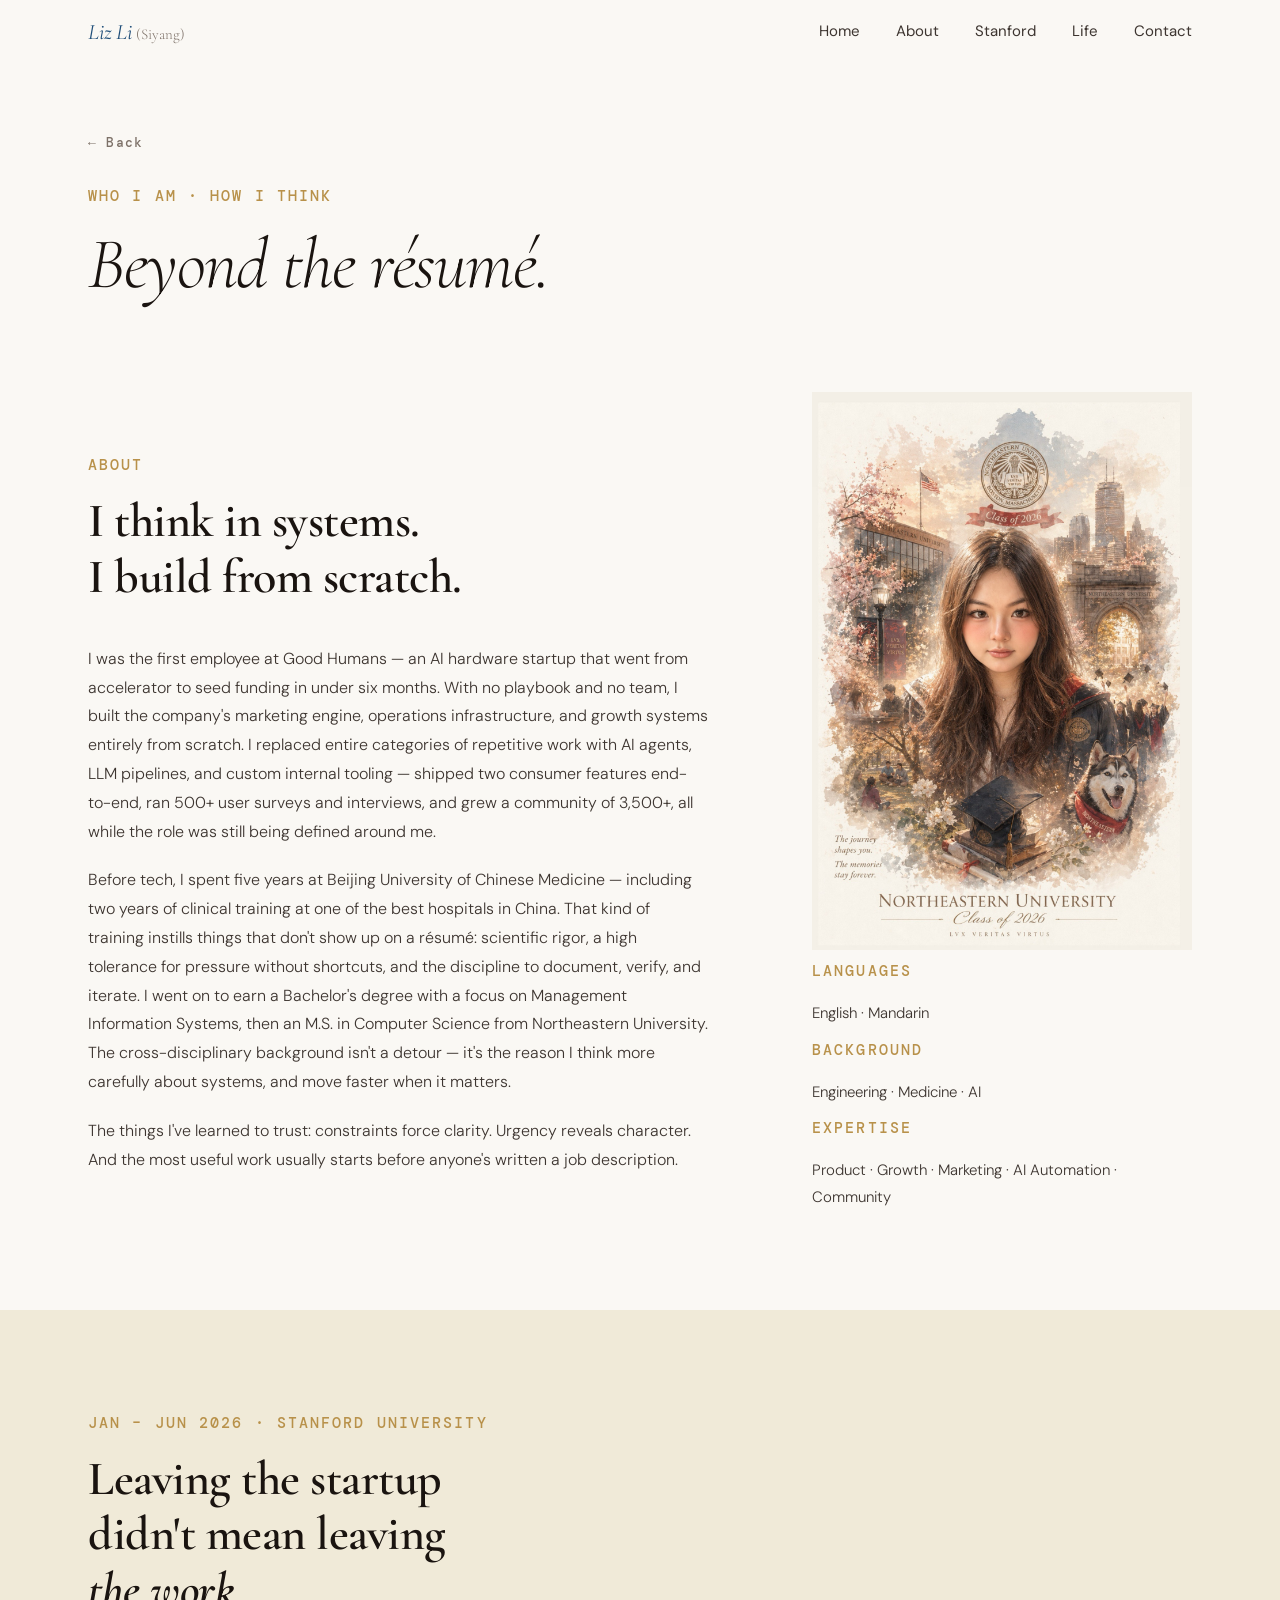
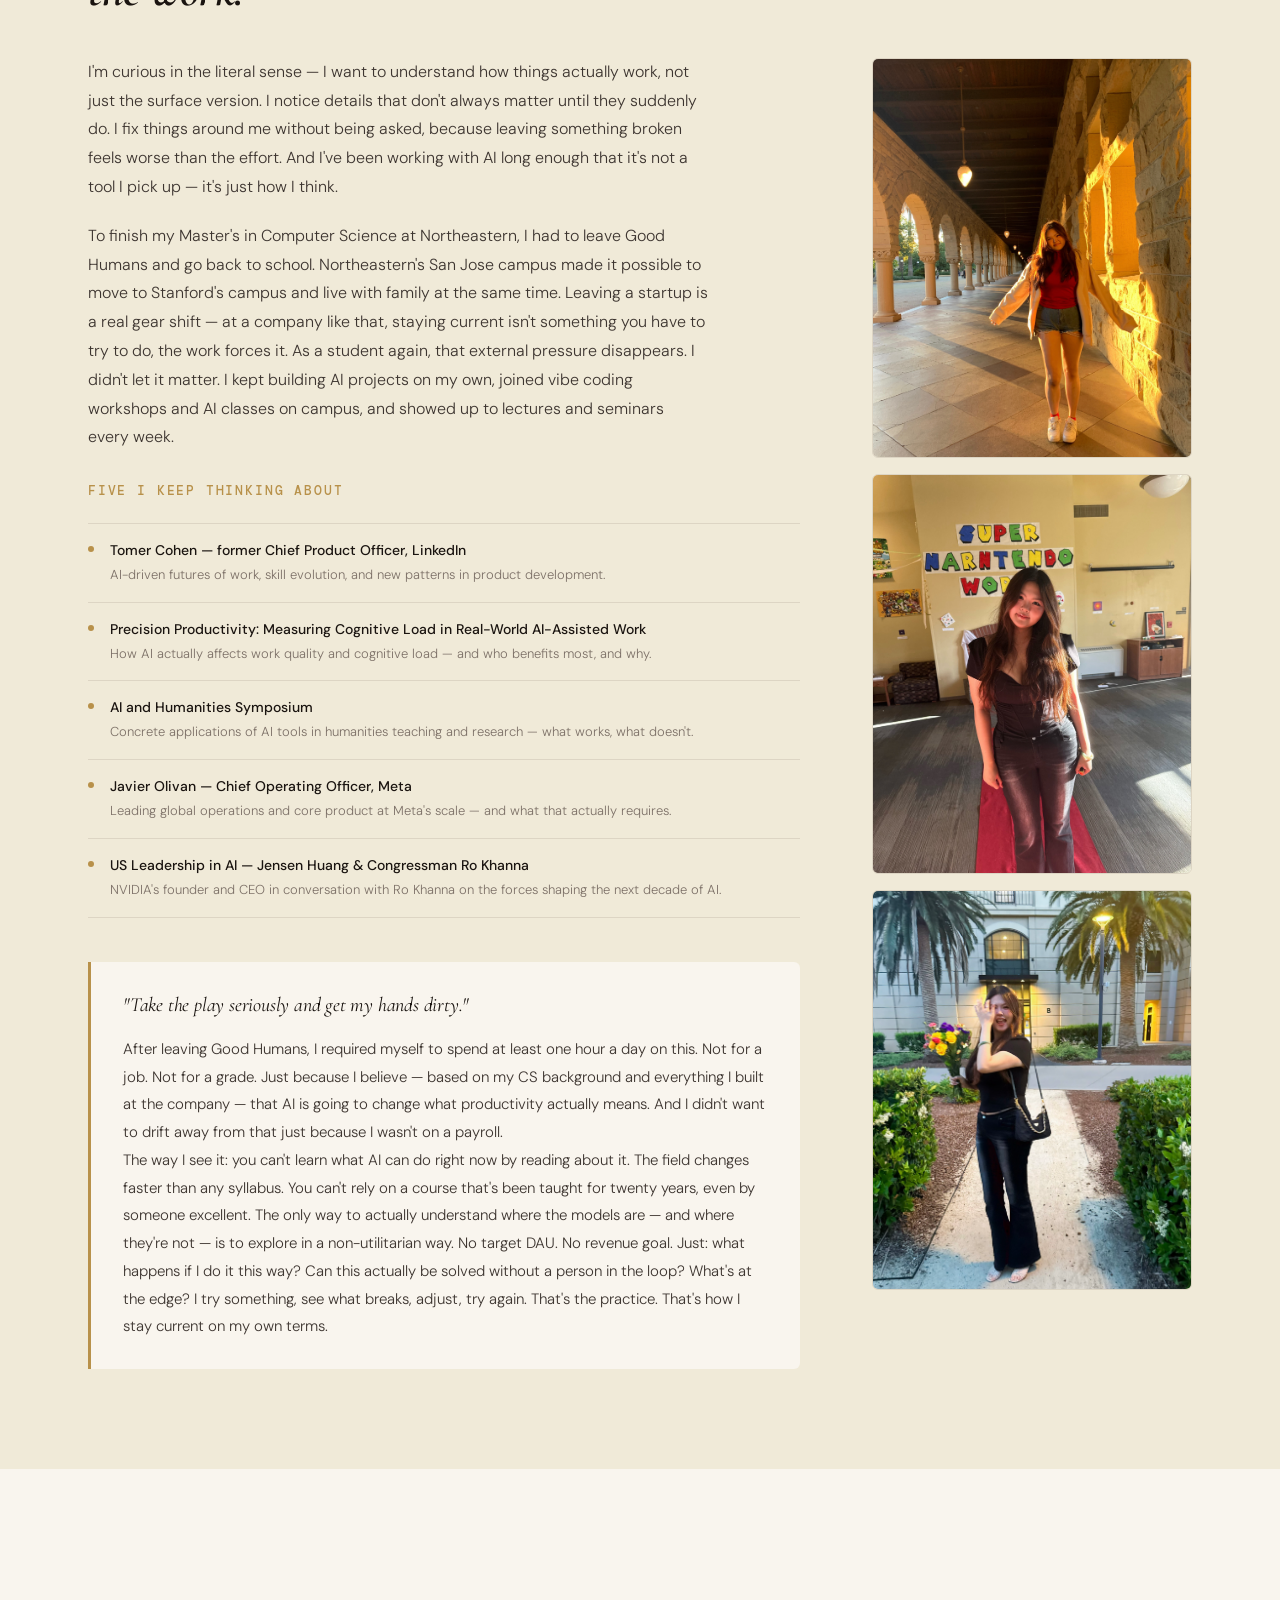
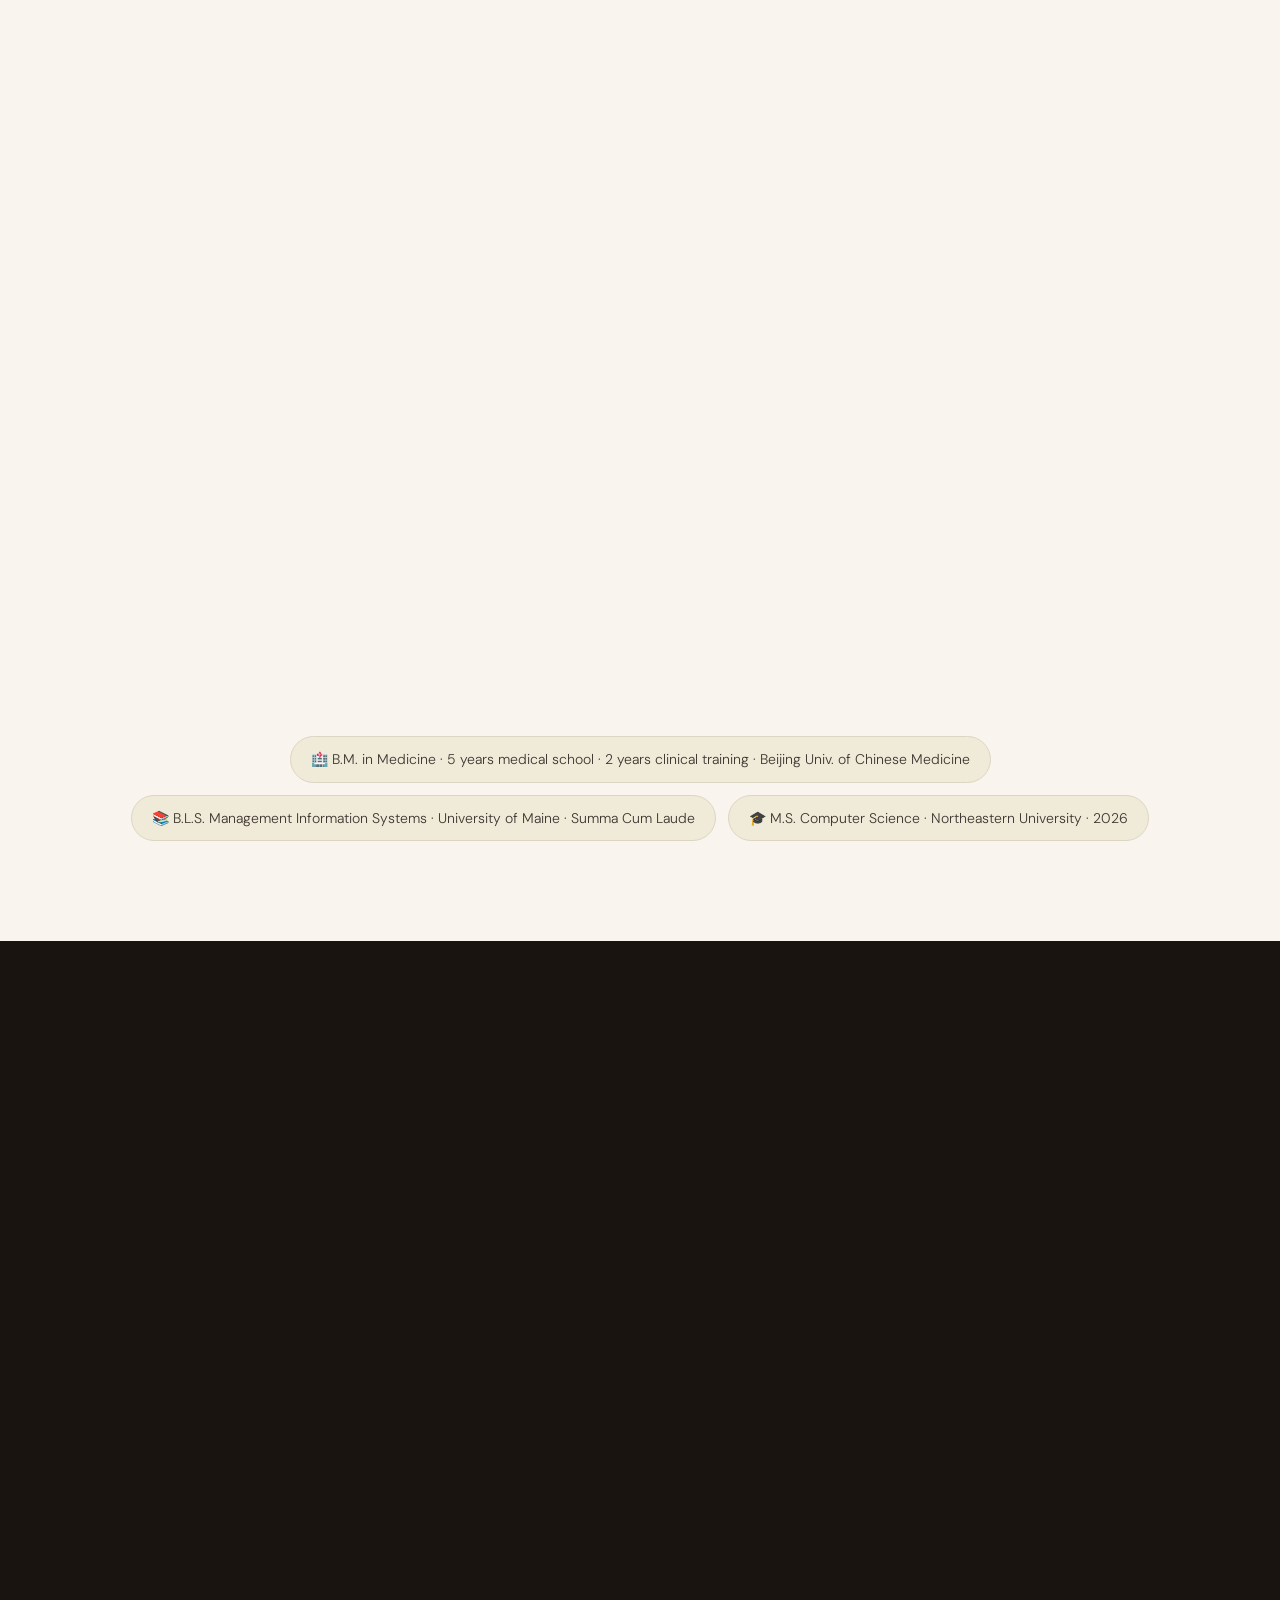
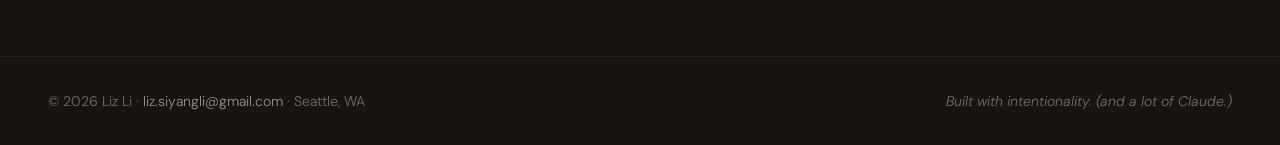
==== identity.html @ ab6c6103 "V1: two-door homepage + split into story.html and identity.html Homepage stripped to Hero + two visu" ====
<!DOCTYPE html>
<html lang="en">
<head>
  <meta charset="UTF-8">
  <meta name="viewport" content="width=device-width, initial-scale=1.0">
  <title>Who I Am · Liz Li</title>
  <link rel="preconnect" href="https://fonts.googleapis.com">
  <link rel="preconnect" href="https://fonts.gstatic.com" crossorigin>
  <link href="https://fonts.googleapis.com/css2?family=Cormorant+Garamond:ital,wght@0,300;0,400;0,600;0,700;1,300;1,400;1,600&family=DM+Sans:wght@300;400;500&family=DM+Mono:wght@400;500&display=swap" rel="stylesheet">
  <link rel="stylesheet" href="style.css">
</head>
<body>

  <!-- NAV -->
  <nav id="nav">
    <div class="nav-inner">
      <a href="index.html" class="nav-logo">Liz Li <span class="nav-logo-sub">(Siyang)</span></a>
      <div class="nav-links">
        <a href="index.html">Home</a>
        <a href="#about">About</a>
        <a href="#stanford">Stanford</a>
        <a href="#life">Life</a>
        <a href="#contact">Contact</a>
      </div>
      <button class="hamburger" id="hamburger" aria-label="Open menu">
        <span></span><span></span><span></span>
      </button>
    </div>
    <div class="mobile-menu" id="mobileMenu">
      <a href="index.html" class="mobile-link">Home</a>
      <a href="#about" class="mobile-link">About</a>
      <a href="#stanford" class="mobile-link">Stanford</a>
      <a href="#life" class="mobile-link">Life</a>
      <a href="#contact" class="mobile-link">Contact</a>
    </div>
  </nav>

  <!-- SUBPAGE HEADER -->
  <section class="subpage-header bg-about">
    <div class="section-inner subpage-header-inner">
      <a href="index.html" class="subpage-back">← Back</a>
      <p class="label">Who I Am · How I Think</p>
      <h1 class="subpage-title">Beyond the résumé.</h1>
    </div>
  </section>

  <!-- ABOUT -->
  <section id="about" class="bg-about">
    <div class="section-inner">
      <div class="about-grid">
        <div class="about-text">
          <p class="label reveal">About</p>
          <h2 class="section-title reveal">I think in systems.<br>I build from scratch.</h2>
          <p class="body-text reveal">
            I was the first employee at Good Humans — an AI hardware startup that went from
            accelerator to seed funding in under six months. With no playbook and no team,
            I built the company's marketing engine, operations infrastructure, and growth
            systems entirely from scratch. I replaced entire categories of repetitive work
            with AI agents, LLM pipelines, and custom internal tooling — shipped two
            consumer features end-to-end, ran 500+ user surveys and interviews, and grew a community
            of 3,500+, all while the role was still being defined around me.
          </p>
          <p class="body-text reveal">
            Before tech, I spent five years at Beijing University of Chinese Medicine —
            including two years of clinical training at one of the best hospitals in China.
            That kind of training instills things that don't show up on a résumé: scientific
            rigor, a high tolerance for pressure without shortcuts, and the discipline to
            document, verify, and iterate. I went on to earn a Bachelor's degree with a focus on
            Management Information Systems, then an M.S. in Computer Science from
            Northeastern University. The cross-disciplinary background isn't a detour —
            it's the reason I think more carefully about systems, and move faster when it
            matters.
          </p>
          <p class="body-text reveal">
            The things I've learned to trust: constraints force clarity. Urgency reveals
            character. And the most useful work usually starts before anyone's written a
            job description.
          </p>
        </div>
        <div class="about-photo-col">
          <img src="assets/images/BDCDB87C-CF62-4EA3-851F-842F9DF94971.JPG" alt="Liz Li graduation portrait" class="about-img reveal">
          <div class="about-details reveal">
            <div class="about-detail-block">
              <span class="label">Languages</span>
              <p>English · Mandarin</p>
            </div>
            <div class="about-detail-block">
              <span class="label">Background</span>
              <p>Engineering · Medicine · AI</p>
            </div>
            <div class="about-detail-block">
              <span class="label">Expertise</span>
              <p>Product · Growth · Marketing · AI Automation · Community</p>
            </div>
          </div>
        </div>
      </div>
    </div>
  </section>

  <!-- STANFORD CHAPTER -->
  <section id="stanford" class="bg-cream-dark">
    <div class="section-inner">
      <p class="label reveal">Jan – Jun 2026 · Stanford University</p>
      <h2 class="section-title reveal">Leaving the startup<br>didn't mean leaving<br><em>the work.</em></h2>

      <div class="stanford-grid">
        <div class="stanford-text">
          <p class="body-text reveal">
            I'm curious in the literal sense — I want to understand how things actually work, not just the surface version. I notice details that don't always matter until they suddenly do. I fix things around me without being asked, because leaving something broken feels worse than the effort. And I've been working with AI long enough that it's not a tool I pick up — it's just how I think.
          </p>
          <p class="body-text reveal">
            To finish my Master's in Computer Science at Northeastern, I had to leave Good Humans and go back to school. Northeastern's San Jose campus made it possible to move to Stanford's campus and live with family at the same time. Leaving a startup is a real gear shift — at a company like that, staying current isn't something you have to try to do, the work forces it. As a student again, that external pressure disappears. I didn't let it matter. I kept building AI projects on my own, joined vibe coding workshops and AI classes on campus, and showed up to lectures and seminars every week.
          </p>

          <div class="lecture-list reveal">
            <p class="lecture-list-label">Five I keep thinking about</p>

            <div class="lecture-item">
              <span class="lecture-dot"></span>
              <div>
                <p class="lecture-title">Tomer Cohen — former Chief Product Officer, LinkedIn</p>
                <p class="lecture-desc">AI-driven futures of work, skill evolution, and new patterns in product development.</p>
              </div>
            </div>

            <div class="lecture-item">
              <span class="lecture-dot"></span>
              <div>
                <p class="lecture-title">Precision Productivity: Measuring Cognitive Load in Real-World AI-Assisted Work</p>
                <p class="lecture-desc">How AI actually affects work quality and cognitive load — and who benefits most, and why.</p>
              </div>
            </div>

            <div class="lecture-item">
              <span class="lecture-dot"></span>
              <div>
                <p class="lecture-title">AI and Humanities Symposium</p>
                <p class="lecture-desc">Concrete applications of AI tools in humanities teaching and research — what works, what doesn't.</p>
              </div>
            </div>

            <div class="lecture-item">
              <span class="lecture-dot"></span>
              <div>
                <p class="lecture-title">Javier Olivan — Chief Operating Officer, Meta</p>
                <p class="lecture-desc">Leading global operations and core product at Meta's scale — and what that actually requires.</p>
              </div>
            </div>

            <div class="lecture-item">
              <span class="lecture-dot"></span>
              <div>
                <p class="lecture-title">US Leadership in AI — Jensen Huang &amp; Congressman Ro Khanna</p>
                <p class="lecture-desc">NVIDIA's founder and CEO in conversation with Ro Khanna on the forces shaping the next decade of AI.</p>
              </div>
            </div>
          </div>

          <div class="philosophy-block reveal">
            <p class="philosophy-quote">
              "Take the play seriously and get my hands dirty."
            </p>
            <p class="philosophy-body">
              After leaving Good Humans, I required myself to spend at least one hour a day on this. Not for a job. Not for a grade. Just because I believe — based on my CS background and everything I built at the company — that AI is going to change what productivity actually means. And I didn't want to drift away from that just because I wasn't on a payroll.
            </p>
            <p class="philosophy-body">
              The way I see it: you can't learn what AI can do right now by reading about it. The field changes faster than any syllabus. You can't rely on a course that's been taught for twenty years, even by someone excellent. The only way to actually understand where the models are — and where they're not — is to explore in a non-utilitarian way. No target DAU. No revenue goal. Just: what happens if I do it this way? Can this actually be solved without a person in the loop? What's at the edge? I try something, see what breaks, adjust, try again. That's the practice. That's how I stay current on my own terms.
            </p>
          </div>
        </div>

        <div class="stanford-photos">
          <div class="stanford-photo-stack reveal">
            <div class="stanford-photo-frame">
              <img src="assets/images/stf.JPG" alt="Liz at Stanford" class="stanford-photo-img">
            </div>
            <div class="stanford-photo-frame">
              <img src="assets/images/stf pic.jpeg" alt="Liz at Stanford campus" class="stanford-photo-img">
            </div>
            <div class="stanford-photo-frame">
              <img src="assets/images/stf pic2.jpeg" alt="Liz at Stanford campus" class="stanford-photo-img">
            </div>
          </div>
        </div>
      </div>
    </div>
  </section>

  <!-- LIFE / GALLERY -->
  <section id="life" class="bg-cream">
    <div class="section-inner">
      <p class="label reveal">Beyond the resume</p>
      <h2 class="section-title reveal">A few things<br>that aren't on my CV.</h2>
      <div class="gallery-masonry">
        <div class="gallery-item reveal">
          <img src="assets/images/stanford3.jpeg" alt="Liz at Stanford campus" class="gallery-img">
          <p class="gallery-caption">Stanford campus, 2026.</p>
        </div>
        <div class="gallery-item reveal">
          <img src="assets/images/IMG_7772.jpeg" alt="Liz with Black Bean the poodle at the park" class="gallery-img">
          <p class="gallery-caption">I like dogs, and this is Black Bean.</p>
        </div>
        <div class="gallery-item reveal">
          <img src="assets/images/IMG_0819.JPG" alt="Colleague's Doberman" class="gallery-img">
          <p class="gallery-caption">My colleague's Doberman. Immediately became a fan.</p>
        </div>
      </div>
      <div class="fun-facts">
        <span class="fun-pill">🏥 B.M. in Medicine · 5 years medical school · 2 years clinical training · Beijing Univ. of Chinese Medicine</span>
        <span class="fun-pill">📚 B.L.S. Management Information Systems · University of Maine · Summa Cum Laude</span>
        <span class="fun-pill">🎓 M.S. Computer Science · Northeastern University · 2026</span>
      </div>
    </div>
  </section>

  <!-- CONTACT -->
  <section id="contact" class="bg-ink">
    <div class="section-inner">
      <p class="label label-gold reveal">Let's talk</p>
      <h2 class="contact-headline reveal">Open to the right<br><em>opportunity.</em></h2>
      <p class="contact-sub reveal">
        PM · Growth · AI Engineering · Product Ops · Implementation<br>
        Full-time from May 2026 · Seattle, WA or Remote · No sponsorship required
      </p>
      <div class="contact-cards contact-cards-four">
        <a href="mailto:liz.siyangli@gmail.com" class="contact-card reveal" style="--card-delay:0ms">
          <span class="contact-icon">✉</span>
          <span class="contact-card-label">Email</span>
          <span class="contact-value">liz.siyangli@gmail.com</span>
        </a>
        <a href="tel:6505319288" class="contact-card reveal" style="--card-delay:60ms">
          <span class="contact-icon">📞</span>
          <span class="contact-card-label">Phone</span>
          <span class="contact-value">(650) 531-9288</span>
        </a>
        <a href="https://www.linkedin.com/in/siyang-l-532a622a1/" target="_blank" rel="noopener noreferrer" class="contact-card reveal" style="--card-delay:120ms">
          <span class="contact-icon">in</span>
          <span class="contact-card-label">LinkedIn</span>
          <span class="contact-value">Siyang Li</span>
        </a>
        <a href="https://github.com/liz-siyangli" target="_blank" rel="noopener noreferrer" class="contact-card reveal" style="--card-delay:180ms">
          <span class="contact-icon">⌥</span>
          <span class="contact-card-label">GitHub</span>
          <span class="contact-value">liz-siyangli</span>
        </a>
      </div>
    </div>
  </section>

  <!-- FOOTER -->
  <footer>
    <div class="footer-inner">
      <p>© 2026 Liz Li · <a href="mailto:liz.siyangli@gmail.com">liz.siyangli@gmail.com</a> · Seattle, WA</p>
      <p class="footer-sub">Built with intentionality. (and a lot of Claude.)</p>
    </div>
  </footer>

  <script src="script.js"></script>
</body>
</html>
---- style.css ----
/* ============================================================
   DESIGN TOKENS
   ============================================================ */
:root {
  --cream:       #F9F5EE;
  --cream-dark:  #F0EAD8;
  --navy:        #1F4E79;
  --navy-mid:    #2A6099;
  --navy-pale:   #D6E8F7;
  --ink:         #1A1410;
  --body:        #3D3530;
  --muted:       #7D7168;
  --border:      #DDD5C4;
  --gold:        #B8914A;
  --gold-light:  #E8D5A3;
  --rose:        #C4727A;
  --white:       #FFFFFF;

  --font-display: 'Cormorant Garamond', serif;
  --font-body:    'DM Sans', sans-serif;
  --font-mono:    'DM Mono', monospace;

  --nav-h: 64px;
  --section-pad: 100px;
  --inner-max: 1200px;
}

/* ============================================================
   RESET & BASE
   ============================================================ */
*, *::before, *::after { box-sizing: border-box; margin: 0; padding: 0; }

html { scroll-behavior: smooth; }

body {
  font-family: var(--font-body);
  font-weight: 300;
  font-size: 16px;
  line-height: 1.75;
  color: var(--body);
  background: var(--cream);
  -webkit-font-smoothing: antialiased;
}

img { display: block; max-width: 100%; }
a { text-decoration: none; color: inherit; }
strong { font-weight: 500; }

/* ============================================================
   TYPOGRAPHY HELPERS
   ============================================================ */
.label {
  font-family: var(--font-mono);
  font-size: 15px;
  font-weight: 500;
  letter-spacing: 0.14em;
  text-transform: uppercase;
  color: var(--gold);
  display: block;
  margin-bottom: 16px;
}
.label-gold { color: var(--gold); }

.section-title {
  font-family: var(--font-display);
  font-weight: 600;
  font-size: clamp(32px, 4vw, 48px);
  color: var(--ink);
  line-height: 1.15;
  letter-spacing: -0.01em;
  margin-bottom: 40px;
}
.section-title-cream { color: var(--cream); }

.body-text {
  color: var(--body);
  font-weight: 300;
  line-height: 1.8;
  margin-bottom: 20px;
  max-width: 620px;
}

/* ============================================================
   LAYOUT HELPERS
   ============================================================ */
.section-inner {
  max-width: var(--inner-max);
  margin: 0 auto;
  padding: var(--section-pad) 48px;
}
.section-narrow { max-width: 760px; }

.bg-cream      { background: var(--cream); }
.bg-cream-dark { background: var(--cream-dark); }
.bg-about      { background: #FAF8F4; }
.bg-navy       { background: var(--navy); }
.bg-ink        { background: var(--ink); }

/* ============================================================
   NAVIGATION
   ============================================================ */
#nav {
  position: fixed;
  top: 0; left: 0; right: 0;
  z-index: 100;
  transition: background 0.3s, border-color 0.3s, box-shadow 0.3s;
  border-bottom: 1px solid transparent;
}
#nav.scrolled {
  background: var(--cream);
  border-color: var(--border);
  box-shadow: 0 2px 20px rgba(26,20,16,0.06);
}

.nav-inner {
  max-width: var(--inner-max);
  margin: 0 auto;
  padding: 0 48px;
  height: var(--nav-h);
  display: flex;
  align-items: center;
  justify-content: space-between;
}

.nav-logo {
  font-family: var(--font-display);
  font-style: italic;
  font-weight: 400;
  font-size: 22px;
  color: var(--navy);
  letter-spacing: -0.01em;
}
.nav-logo-sub {
  font-size: 15px;
  font-style: normal;
  font-weight: 300;
  color: var(--muted);
  letter-spacing: 0;
}

.nav-links {
  display: flex;
  gap: 36px;
}
.nav-links a {
  font-family: var(--font-body);
  font-size: 15px;
  font-weight: 400;
  color: var(--body);
  position: relative;
  padding-bottom: 2px;
}
.nav-links a::after {
  content: '';
  position: absolute;
  bottom: 0; left: 0;
  width: 0; height: 1px;
  background: var(--gold);
  transition: width 0.25s ease;
}
.nav-links a:hover::after { width: 100%; }

.hamburger {
  display: none;
  flex-direction: column;
  gap: 5px;
  background: none;
  border: none;
  cursor: pointer;
  padding: 4px;
}
.hamburger span {
  display: block;
  width: 24px;
  height: 1.5px;
  background: var(--ink);
  transition: transform 0.25s, opacity 0.25s;
}
.hamburger.open span:nth-child(1) { transform: translateY(6.5px) rotate(45deg); }
.hamburger.open span:nth-child(2) { opacity: 0; }
.hamburger.open span:nth-child(3) { transform: translateY(-6.5px) rotate(-45deg); }

.mobile-menu {
  display: none;
  flex-direction: column;
  background: var(--cream);
  border-top: 1px solid var(--border);
  padding: 0;
  max-height: 0;
  overflow: hidden;
  transition: max-height 0.35s ease, padding 0.25s;
}
.mobile-menu.open {
  max-height: 400px;
  padding: 12px 0 20px;
}
.mobile-link {
  padding: 12px 48px;
  font-size: 15px;
  color: var(--body);
  border-bottom: 1px solid var(--border);
}
.mobile-link:last-child { border-bottom: none; }

/* ============================================================
   HERO
   ============================================================ */
#hero {
  min-height: 100vh;
  background: var(--cream);
  display: flex;
  align-items: center;
  padding-top: var(--nav-h);
}

.hero-inner {
  max-width: var(--inner-max);
  margin: 0 auto;
  padding: 80px 48px;
  display: grid;
  grid-template-columns: 1fr 420px;
  gap: 80px;
  align-items: center;
  width: 100%;
}

/* Hero load animations */
.hero-anim {
  opacity: 0;
  transform: translateY(20px);
  animation: heroFadeUp 0.7s cubic-bezier(0.25, 0.46, 0.45, 0.94) forwards;
  animation-delay: var(--d, 0s);
}
@keyframes heroFadeUp {
  to { opacity: 1; transform: translateY(0); }
}

.hero-headline {
  font-family: var(--font-display);
  font-weight: 300;
  font-size: clamp(48px, 7vw, 88px);
  line-height: 1.05;
  letter-spacing: -0.02em;
  color: var(--ink);
  margin: 20px 0 28px;
}
.hero-line { display: block; }
.hero-italic { font-style: italic; color: var(--navy); }

.hero-sub {
  font-size: 17px;
  font-weight: 300;
  color: var(--muted);
  line-height: 1.75;
  max-width: 460px;
  margin-bottom: 28px;
}

.availability-badge {
  display: inline-flex;
  align-items: center;
  gap: 8px;
  font-family: var(--font-mono);
  font-size: 13px;
  letter-spacing: 0.08em;
  color: var(--body);
  background: var(--cream-dark);
  border: 1px solid var(--border);
  border-radius: 100px;
  padding: 8px 16px;
  margin-bottom: 32px;
}
.badge-dot {
  width: 7px; height: 7px;
  border-radius: 50%;
  background: #4CAF50;
  flex-shrink: 0;
}

.hero-ctas { display: flex; gap: 14px; flex-wrap: wrap; }

.btn-primary {
  display: inline-block;
  padding: 13px 28px;
  background: var(--navy);
  color: var(--white);
  font-family: var(--font-body);
  font-size: 15px;
  font-weight: 400;
  border-radius: 4px;
  transition: background 0.22s;
}
.btn-primary:hover { background: var(--navy-mid); }

.btn-outline {
  display: inline-block;
  padding: 13px 28px;
  border: 1px solid var(--navy);
  color: var(--navy);
  font-family: var(--font-body);
  font-size: 15px;
  font-weight: 400;
  border-radius: 4px;
  transition: background 0.22s, color 0.22s;
}
.btn-outline:hover { background: var(--navy); color: var(--white); }

/* Hero photo */
.hero-photo-col { position: relative; }

.hero-photo-frame {
  position: relative;
  border-radius: 8px;
  overflow: visible;
}
.hero-img {
  width: 100%;
  aspect-ratio: 3/4;
  object-fit: cover;
  object-position: center top;
  border-radius: 8px;
  border: 1px solid var(--border);
  display: block;
}

/* Stat card */
.stat-card {
  position: absolute;
  bottom: -24px;
  left: -32px;
  background: var(--cream);
  border: 1px solid var(--border);
  border-radius: 8px;
  padding: 20px 24px;
  box-shadow: 0 8px 32px rgba(26,20,16,0.12);
  min-width: 220px;
}
.stat-grid {
  display: grid;
  grid-template-columns: 1fr 1fr;
  gap: 14px 20px;
}
.stat-item { display: flex; flex-direction: column; gap: 2px; }
.stat-num {
  font-family: var(--font-display);
  font-weight: 600;
  font-size: 26px;
  color: var(--navy);
  line-height: 1;
}
.stat-fixed { font-size: 18px; }
.stat-label {
  font-family: var(--font-mono);
  font-size: 13px;
  letter-spacing: 0.10em;
  text-transform: uppercase;
  color: var(--muted);
}

/* ============================================================
   TWO DOORS (homepage)
   ============================================================ */
.doors-section {
  display: grid;
  grid-template-columns: 1fr 1fr;
  height: 72vh;
  min-height: 480px;
}

.door-card {
  position: relative;
  overflow: hidden;
  display: flex;
  align-items: flex-end;
  text-decoration: none;
}

.door-bg {
  position: absolute;
  inset: 0;
  transition: transform 0.65s cubic-bezier(0.25, 0.46, 0.45, 0.94),
              filter 0.65s ease;
  background-size: cover;
  background-position: center;
}
.door-card:hover .door-bg {
  transform: scale(1.04);
  filter: brightness(0.8);
}

/* Placeholder gradients — replace with real photos later */
.door-bg-story {
  background: linear-gradient(155deg, #2a1a0e 0%, #1A1410 60%, #0d0a08 100%);
}
.door-bg-identity {
  background: linear-gradient(155deg, #1F4E79 0%, #102840 55%, #07192b 100%);
}

/* Bottom scrim for text legibility */
.door-card::after {
  content: '';
  position: absolute;
  inset: 0;
  background: linear-gradient(
    to top,
    rgba(8,5,3,0.82) 0%,
    rgba(8,5,3,0.20) 50%,
    transparent 100%
  );
  pointer-events: none;
  transition: background 0.3s;
}
.door-card:hover::after {
  background: linear-gradient(
    to top,
    rgba(8,5,3,0.72) 0%,
    rgba(8,5,3,0.14) 50%,
    transparent 100%
  );
}

.door-identity {
  border-left: 1px solid rgba(255,255,255,0.07);
}

.door-content {
  position: relative;
  z-index: 1;
  padding: 44px 52px;
  display: flex;
  flex-direction: column;
  gap: 10px;
}

.door-label {
  font-family: var(--font-mono);
  font-size: 12px;
  font-weight: 500;
  letter-spacing: 0.18em;
  text-transform: uppercase;
  color: var(--gold);
  opacity: 0.75;
  transition: opacity 0.3s;
}
.door-card:hover .door-label { opacity: 1; }

.door-heading {
  font-family: var(--font-display);
  font-style: italic;
  font-weight: 300;
  font-size: clamp(36px, 3.8vw, 58px);
  color: var(--cream);
  line-height: 1.1;
  letter-spacing: -0.02em;
}

.door-arrow {
  display: inline-block;
  font-size: 22px;
  color: var(--gold);
  opacity: 0;
  transform: translateX(-10px);
  transition: opacity 0.3s ease, transform 0.3s ease;
  margin-top: 4px;
}
.door-card:hover .door-arrow {
  opacity: 1;
  transform: translateX(0);
}

/* ============================================================
   SUBPAGE HEADER
   ============================================================ */
.subpage-header {
  padding-top: var(--nav-h);
}
.subpage-header-inner {
  padding-bottom: 48px !important;
  padding-top: 64px !important;
}
.subpage-back {
  display: inline-block;
  font-family: var(--font-mono);
  font-size: 13px;
  font-weight: 500;
  letter-spacing: 0.10em;
  color: var(--muted);
  margin-bottom: 28px;
  transition: color 0.2s;
}
.subpage-back:hover { color: var(--gold); }

.subpage-title {
  font-family: var(--font-display);
  font-style: italic;
  font-weight: 300;
  font-size: clamp(42px, 6vw, 72px);
  color: var(--ink);
  line-height: 1.1;
  letter-spacing: -0.02em;
  margin-top: 8px;
}

/* Responsive */
@media (max-width: 767px) {
  .doors-section {
    grid-template-columns: 1fr;
    height: auto;
  }
  .door-card {
    min-height: 320px;
  }
  .door-identity {
    border-left: none;
    border-top: 1px solid rgba(255,255,255,0.07);
  }
  .door-arrow {
    opacity: 1;
    transform: translateX(0);
  }
  .door-content {
    padding: 32px 24px;
  }
}

/* ============================================================
   ABOUT
   ============================================================ */
.about-grid {
  display: grid;
  grid-template-columns: 1fr 380px;
  gap: 80px;
  align-items: start;
}

.about-photo-col {
  margin-top: -60px;
}

.about-img {
  width: 100%;
  height: 558px;
  object-fit: cover;
  object-position: center 63%;
  display: block;
  border-radius: 0;
  margin-bottom: 8px;
}

.about-details { display: flex; flex-direction: column; gap: 10px; }
.about-detail-block p {
  font-size: 15px;
  color: var(--body);
  margin-top: 4px;
}

/* ============================================================
   EXPERIENCE
   ============================================================ */
.exp-card {
  background: var(--white);
  border: 1px solid var(--border);
  border-radius: 8px;
  overflow: hidden;
  transition: border-color 0.22s;
}
.exp-card:hover { border-color: var(--navy); }

.exp-card-header {
  padding: 32px 36px;
  border-bottom: 1px solid var(--border);
  display: flex;
  justify-content: space-between;
  align-items: flex-start;
  gap: 24px;
}
.exp-role {
  font-family: var(--font-display);
  font-weight: 600;
  font-size: 24px;
  color: var(--ink);
  margin-bottom: 6px;
  letter-spacing: -0.01em;
}
.exp-company {
  font-size: 15px;
  font-weight: 400;
  color: var(--navy);
  margin-bottom: 4px;
}
.exp-meta {
  font-size: 14px;
  color: var(--muted);
}
.exp-product-link {
  display: inline-block;
  margin-top: 8px;
  font-family: var(--font-mono);
  font-size: 13px;
  font-weight: 500;
  letter-spacing: 0.08em;
  color: var(--gold);
  border-bottom: 1px solid rgba(184,145,74,0.4);
  transition: border-color 0.2s;
}
.exp-product-link:hover { border-color: var(--gold); }
.exp-date {
  font-family: var(--font-mono);
  font-size: 13px;
  color: var(--muted);
  white-space: nowrap;
  padding-top: 4px;
  flex-shrink: 0;
}

.exp-grid {
  display: grid;
  grid-template-columns: repeat(3, 1fr);
  gap: 0;
}
.exp-block {
  padding: 28px 36px;
  border-right: 1px solid var(--border);
  border-bottom: 1px solid var(--border);
}
.exp-block:nth-child(3n) { border-right: none; }
.exp-block:nth-child(4),
.exp-block:nth-child(5),
.exp-block:nth-child(6) { border-bottom: none; }

.exp-block-label {
  font-family: var(--font-mono);
  font-size: 13px;
  font-weight: 500;
  letter-spacing: 0.12em;
  text-transform: uppercase;
  color: var(--navy);
  margin-bottom: 10px;
}
.exp-block p:not(.exp-block-label) {
  font-size: 14px;
  color: var(--body);
  line-height: 1.7;
}

/* ============================================================
   PROJECTS
   ============================================================ */
.projects-grid {
  display: grid;
  grid-template-columns: repeat(3, 1fr);
  gap: 24px;
  margin-bottom: 24px;
}
.projects-grid-sm {
  display: grid;
  grid-template-columns: repeat(2, 1fr);
  gap: 24px;
}

.project-card {
  background: var(--cream-dark);
  border: 1px solid var(--border);
  border-radius: 8px;
  padding: 32px 28px;
  display: flex;
  flex-direction: column;
  gap: 16px;
  position: relative;
  overflow: hidden;
  transition: transform 0.22s, box-shadow 0.22s, border-color 0.22s;
}
.project-card:hover {
  transform: translateY(-4px);
  border-color: var(--navy);
  box-shadow: 0 12px 40px rgba(31,78,121,0.10);
}

.project-accent-bar {
  position: absolute;
  top: 0; left: 0; right: 0;
  height: 3px;
  background: var(--gold);
}

.project-tags { display: flex; flex-wrap: wrap; gap: 6px; }
.tag {
  font-family: var(--font-mono);
  font-size: 13px;
  font-weight: 500;
  letter-spacing: 0.08em;
  text-transform: uppercase;
  color: var(--navy);
  background: var(--navy-pale);
  padding: 3px 9px;
  border-radius: 3px;
}

.project-title {
  font-family: var(--font-display);
  font-weight: 600;
  font-size: 20px;
  color: var(--ink);
  line-height: 1.3;
  letter-spacing: -0.01em;
}
.project-desc {
  font-size: 15px;
  color: var(--body);
  line-height: 1.75;
  flex: 1;
}

.impact-chips { display: flex; flex-wrap: wrap; gap: 8px; margin-top: auto; }
.chip {
  font-family: var(--font-mono);
  font-size: 13px;
  letter-spacing: 0.06em;
  color: var(--gold);
  border: 1px solid var(--gold-light);
  background: rgba(184,145,74,0.06);
  padding: 4px 10px;
  border-radius: 3px;
}

/* ============================================================
   SKILLS
   ============================================================ */
.skills-mosaic {
  display: grid;
  grid-template-columns: repeat(3, 1fr);
  gap: 1px;
  background: rgba(255,255,255,0.10);
  border: 1px solid rgba(255,255,255,0.10);
  border-radius: 8px;
  overflow: hidden;
  margin-top: 16px;
}

.skill-block {
  background: rgba(255,255,255,0.05);
  padding: 28px 30px;
  border: 1px solid rgba(255,255,255,0.08);
  transition: background 0.22s;
}
.skill-block:hover { background: rgba(255,255,255,0.09); }
.skill-block-wide {
  grid-column: span 2;
}

.skill-block-label {
  font-family: var(--font-mono);
  font-size: 13px;
  font-weight: 500;
  letter-spacing: 0.14em;
  text-transform: uppercase;
  color: var(--gold);
  margin-bottom: 12px;
}
.skill-block-content {
  font-size: 14px;
  font-weight: 300;
  color: rgba(249,245,238,0.85);
  line-height: 1.8;
}

/* ============================================================
   EDUCATION
   ============================================================ */
.edu-grid {
  display: grid;
  grid-template-columns: repeat(3, 1fr);
  gap: 24px;
}
.edu-card {
  background: var(--cream);
  border: 1px solid var(--border);
  border-radius: 8px;
  padding: 32px 28px;
  transition: border-color 0.22s;
}
.edu-card:hover { border-color: var(--navy); }

.edu-school {
  font-family: var(--font-body);
  font-weight: 500;
  font-size: 16px;
  color: var(--ink);
  margin-bottom: 6px;
}
.edu-degree {
  font-size: 15px;
  color: var(--body);
  margin-bottom: 8px;
}
.edu-meta {
  font-family: var(--font-mono);
  font-size: 13px;
  color: var(--gold);
  margin-bottom: 6px;
}
.edu-note {
  font-size: 14px;
  color: var(--muted);
  font-style: italic;
}

/* ============================================================
   GALLERY
   ============================================================ */
.gallery-masonry {
  columns: 3;
  column-gap: 20px;
  margin-bottom: 40px;
}
.gallery-item {
  break-inside: avoid;
  margin-bottom: 20px;
}
.gallery-img {
  width: 100%;
  border-radius: 6px;
  border: 1px solid var(--border);
  object-fit: cover;
  display: block;
  transition: transform 0.3s;
}
.gallery-item:hover .gallery-img { transform: scale(1.01); }
.gallery-caption {
  font-size: 15px;
  font-style: italic;
  color: var(--muted);
  margin-top: 8px;
  padding: 0 4px;
}

.fun-facts {
  display: flex;
  flex-wrap: wrap;
  gap: 12px;
  justify-content: center;
}
.fun-pill {
  background: var(--cream-dark);
  border: 1px solid var(--border);
  border-radius: 100px;
  padding: 10px 20px;
  font-size: 14px;
  color: var(--body);
}

/* ============================================================
   PUBLICATIONS
   ============================================================ */
.pub-list { display: flex; flex-direction: column; }
.pub-item { padding: 28px 0; }
.pub-authors {
  font-size: 14px;
  color: var(--muted);
  margin-bottom: 6px;
}
.pub-title {
  font-family: var(--font-display);
  font-style: italic;
  font-size: 18px;
  color: var(--ink);
  line-height: 1.4;
  margin-bottom: 6px;
}
.pub-journal {
  font-size: 14px;
  color: var(--muted);
}
.pub-link {
  color: inherit;
  border-bottom: 1px solid var(--border);
  transition: border-color 0.2s, color 0.2s;
}
.pub-link:hover {
  color: var(--gold);
  border-color: var(--gold);
}
.pub-divider {
  height: 1px;
  background: var(--border);
}

/* ============================================================
   CONTACT
   ============================================================ */
#contact { padding: 0; }
#contact .section-inner { text-align: center; }

.contact-headline {
  font-family: var(--font-display);
  font-weight: 300;
  font-size: clamp(48px, 6vw, 72px);
  color: var(--cream);
  line-height: 1.1;
  letter-spacing: -0.02em;
  margin-bottom: 20px;
}
.contact-headline em { font-style: italic; color: var(--gold-light); }

.contact-sub {
  font-size: 15px;
  color: rgba(249,245,238,0.65);
  line-height: 1.75;
  margin-bottom: 52px;
}

.contact-cards {
  display: grid;
  grid-template-columns: repeat(3, 1fr);
  gap: 16px;
  margin-bottom: 28px;
}
.contact-cards-four {
  grid-template-columns: repeat(2, 1fr);
}
@media (min-width: 768px) {
  .contact-cards-four { grid-template-columns: repeat(4, 1fr); }
}
.contact-card {
  display: flex;
  flex-direction: column;
  align-items: center;
  gap: 8px;
  padding: 28px 20px;
  background: rgba(255,255,255,0.05);
  border: 1px solid rgba(255,255,255,0.10);
  border-radius: 8px;
  color: var(--cream);
  text-align: center;
  transition: border-color 0.22s, background 0.22s;
}
.contact-card:hover {
  border-color: var(--gold);
  background: rgba(255,255,255,0.08);
}
.contact-icon { font-size: 22px; }
.contact-card-label {
  font-family: var(--font-mono);
  font-size: 13px;
  letter-spacing: 0.12em;
  text-transform: uppercase;
  color: var(--gold);
}
.contact-value {
  font-size: 15px;
  color: rgba(249,245,238,0.80);
  word-break: break-all;
}

.linkedin-note {
  font-size: 14px;
  color: rgba(249,245,238,0.40);
}
.linkedin-placeholder { font-style: italic; }

/* ============================================================
   FOOTER
   ============================================================ */
footer {
  background: var(--ink);
  border-top: 1px solid rgba(255,255,255,0.06);
  padding: 32px 48px;
}
.footer-inner {
  max-width: var(--inner-max);
  margin: 0 auto;
  display: flex;
  justify-content: space-between;
  align-items: center;
  flex-wrap: wrap;
  gap: 8px;
  font-size: 14px;
  color: rgba(249,245,238,0.40);
}
.footer-inner a { color: rgba(249,245,238,0.55); transition: color 0.2s; }
.footer-inner a:hover { color: var(--gold); }
.footer-sub { font-style: italic; }

/* ============================================================
   TRAIT PILLS (skills section)
   ============================================================ */
.traits-row {
  display: flex;
  flex-wrap: wrap;
  gap: 8px;
  margin-bottom: 28px;
}
.trait-pill {
  font-family: var(--font-mono);
  font-size: 13px;
  font-weight: 500;
  letter-spacing: 0.10em;
  text-transform: uppercase;
  color: var(--gold);
  border: 1px solid rgba(184,145,74,0.35);
  background: rgba(184,145,74,0.08);
  padding: 5px 12px;
  border-radius: 100px;
}

/* ============================================================
   CONTACT EXTRA LINKS
   ============================================================ */
.contact-extra-links {
  display: flex;
  gap: 16px;
  flex-wrap: wrap;
  justify-content: center;
  margin-top: 16px;
}
.contact-extra-link {
  font-family: var(--font-mono);
  font-size: 13px;
  letter-spacing: 0.08em;
  color: rgba(249,245,238,0.55);
  border-bottom: 1px solid rgba(249,245,238,0.20);
  padding-bottom: 2px;
  transition: color 0.2s, border-color 0.2s;
}
.contact-extra-link:hover {
  color: var(--gold);
  border-color: var(--gold);
}

/* ============================================================
   STORY SCREENSHOTS
   ============================================================ */
.story-screenshot-img {
  width: 100%;
  height: auto;
  display: block;
  border-radius: 6px;
  border: 1px solid rgba(255,255,255,0.10);
  object-fit: cover;
}
.story-screenshots-row {
  margin-top: 32px;
  display: flex;
  flex-direction: column;
  gap: 14px;
}
.story-screenshots-header { margin-bottom: 4px; }
.story-link {
  color: var(--gold);
  border-bottom: 1px solid rgba(184,145,74,0.4);
  font-style: normal;
  transition: border-color 0.2s;
}
.story-link:hover { border-color: var(--gold); }
.story-screenshots-grid {
  display: grid;
  grid-template-columns: repeat(3, 1fr);
  gap: 16px;
}

/* ============================================================
   STANFORD CHAPTER
   ============================================================ */
.stanford-grid {
  display: grid;
  grid-template-columns: 1fr 320px;
  gap: 72px;
  align-items: start;
}

.stanford-text { display: flex; flex-direction: column; gap: 0; }

/* Lecture list */
.lecture-list {
  margin: 8px 0 36px;
  display: flex;
  flex-direction: column;
  gap: 0;
}
.lecture-list-label {
  font-family: var(--font-mono);
  font-size: 13px;
  font-weight: 500;
  letter-spacing: 0.14em;
  text-transform: uppercase;
  color: var(--gold);
  margin-bottom: 20px;
}
.lecture-item {
  display: flex;
  gap: 16px;
  padding: 16px 0;
  border-bottom: 1px solid var(--border);
}
.lecture-item:first-of-type { border-top: 1px solid var(--border); }
.lecture-dot {
  width: 6px;
  height: 6px;
  border-radius: 50%;
  background: var(--gold);
  flex-shrink: 0;
  margin-top: 6px;
}
.lecture-title {
  font-size: 14px;
  font-weight: 500;
  color: var(--ink);
  margin-bottom: 4px;
  line-height: 1.5;
}
.lecture-desc {
  font-size: 13px;
  color: var(--muted);
  line-height: 1.6;
}

/* Philosophy block */
.philosophy-block {
  background: var(--cream);
  border-left: 3px solid var(--gold);
  border-radius: 0 6px 6px 0;
  padding: 28px 28px 28px 32px;
  margin-top: 8px;
}
.philosophy-quote {
  font-family: var(--font-display);
  font-style: italic;
  font-weight: 400;
  font-size: 20px;
  color: var(--ink);
  line-height: 1.5;
  margin-bottom: 16px;
  letter-spacing: -0.01em;
}
.philosophy-body {
  font-size: 15px;
  font-weight: 300;
  color: var(--body);
  line-height: 1.85;
}

/* Photo stack */
.stanford-photo-stack {
  display: flex;
  flex-direction: column;
  gap: 16px;
  position: sticky;
  top: calc(var(--nav-h) + 24px);
}
.stanford-photo-frame {
  border-radius: 6px;
  overflow: hidden;
  border: 1px solid var(--border);
  aspect-ratio: 4/5;
}
.stanford-photo-img {
  width: 100%;
  height: 100%;
  object-fit: cover;
  object-position: center top;
  display: block;
  transition: transform 0.3s;
}
.stanford-photo-frame:hover .stanford-photo-img { transform: scale(1.02); }

.stanford-photo-placeholder {
  background: var(--cream);
  display: flex;
  align-items: center;
  justify-content: center;
}
.photo-placeholder-text {
  font-family: var(--font-mono);
  font-size: 13px;
  letter-spacing: 0.10em;
  text-transform: uppercase;
  color: var(--border);
}

/* ============================================================
   STORIES
   ============================================================ */
.stories-grid {
  display: grid;
  grid-template-columns: 1fr 1fr;
  gap: 2px;
  background: rgba(255,255,255,0.06);
  border-radius: 8px;
  overflow: hidden;
  margin-bottom: 40px;
}

.story-card {
  background: rgba(255,255,255,0.03);
  padding: 44px 40px;
  border: 1px solid rgba(255,255,255,0.07);
  display: flex;
  flex-direction: column;
  gap: 18px;
  transition: background 0.22s;
}
.story-card:hover { background: rgba(255,255,255,0.055); }

.story-dateline {
  font-family: var(--font-mono);
  font-size: 13px;
  font-weight: 500;
  letter-spacing: 0.14em;
  text-transform: uppercase;
  color: var(--gold);
}

.story-heading {
  font-family: var(--font-display);
  font-style: italic;
  font-weight: 300;
  font-size: clamp(20px, 2vw, 26px);
  color: var(--cream);
  line-height: 1.25;
  letter-spacing: -0.01em;
}

.story-body {
  font-size: 15px;
  font-weight: 300;
  color: rgba(249,245,238,0.72);
  line-height: 1.85;
}

.story-outcomes {
  display: flex;
  flex-direction: column;
  gap: 16px;
  margin-top: 8px;
  padding-top: 24px;
  border-top: 1px solid rgba(255,255,255,0.08);
}

.story-outcome-item {
  display: flex;
  align-items: baseline;
  gap: 14px;
}

.story-outcome-num {
  font-family: var(--font-display);
  font-weight: 600;
  font-size: 28px;
  color: var(--gold);
  line-height: 1;
  white-space: nowrap;
  flex-shrink: 0;
}

.story-outcome-label {
  font-size: 13px;
  font-weight: 300;
  color: rgba(249,245,238,0.55);
  line-height: 1.5;
}

/* Media row */
.story-media-row {
  display: grid;
  grid-template-columns: 1fr 1fr;
  gap: 20px;
}

.story-media-block { display: flex; flex-direction: column; gap: 12px; }

.story-media-label {
  font-family: var(--font-mono);
  font-size: 14px;
  font-weight: 500;
  letter-spacing: 0.10em;
  text-transform: uppercase;
  color: var(--gold);
}

.video-embed-placeholder,
.screenshot-placeholder {
  border-radius: 6px;
  border: 1px dashed rgba(255,255,255,0.15);
  background: rgba(255,255,255,0.03);
  aspect-ratio: 16/9;
  display: flex;
  align-items: center;
  justify-content: center;
}

.video-embed-wrap {
  border-radius: 6px;
  overflow: hidden;
  border: 1px solid rgba(255,255,255,0.10);
  background: #000;
}
.story-video {
  width: 100%;
  height: auto;
  display: block;
}

/* Sold-out screenshot in media row — natural proportions, no crop */
.story-media-row .story-screenshot-img {
  width: 100%;
  height: auto;
  object-fit: contain;
  border-radius: 6px;
  border: 1px solid rgba(255,255,255,0.10);
}

.video-placeholder-inner {
  display: flex;
  flex-direction: column;
  align-items: center;
  gap: 10px;
  text-align: center;
}

.video-placeholder-icon {
  font-size: 24px;
  color: rgba(249,245,238,0.20);
}

.video-placeholder-text {
  font-size: 14px;
  color: rgba(249,245,238,0.35);
  line-height: 1.6;
}

.video-placeholder-note {
  display: block;
  font-size: 13px;
  color: rgba(249,245,238,0.20);
  font-style: italic;
}

/* ============================================================
   SCROLL REVEAL ANIMATIONS
   ============================================================ */
.reveal {
  opacity: 0;
  transform: translateY(24px);
  transition: opacity 0.65s cubic-bezier(0.25, 0.46, 0.45, 0.94),
              transform 0.65s cubic-bezier(0.25, 0.46, 0.45, 0.94);
}
.reveal.visible {
  opacity: 1;
  transform: translateY(0);
}

/* Card stagger via CSS variable */
.project-card.reveal,
.edu-card.reveal,
.contact-card.reveal {
  transition-delay: var(--card-delay, 0ms);
}
/* Ensure transition still applies */
.project-card.reveal, .edu-card.reveal, .contact-card.reveal {
  transition: opacity 0.65s cubic-bezier(0.25, 0.46, 0.45, 0.94) var(--card-delay, 0ms),
              transform 0.65s cubic-bezier(0.25, 0.46, 0.45, 0.94) var(--card-delay, 0ms);
}

/* ============================================================
   RESPONSIVE — TABLET  768px–1199px
   ============================================================ */
@media (max-width: 1199px) {
  :root { --section-pad: 80px; }

  .hero-inner {
    grid-template-columns: 1fr 360px;
    gap: 60px;
  }
  .about-grid {
    grid-template-columns: 1fr 300px;
    gap: 60px;
  }
  .about-photo-col { margin-top: 0; }
  .stanford-grid { grid-template-columns: 1fr; }
  .stanford-photo-stack { position: static; flex-direction: row; overflow-x: auto; }
  .stanford-photo-frame { min-width: 180px; flex-shrink: 0; }
  .stories-grid { grid-template-columns: 1fr; }
  .story-media-row { grid-template-columns: 1fr; }
  .projects-grid { grid-template-columns: 1fr 1fr; }
  .skills-mosaic { grid-template-columns: 1fr 1fr; }
  .skill-block-wide { grid-column: span 2; }
  .edu-grid { gap: 16px; }
  .exp-grid { grid-template-columns: repeat(2, 1fr); }
  .exp-block:nth-child(3n) { border-right: 1px solid var(--border); }
  .exp-block:nth-child(2n) { border-right: none; }
  .exp-block:nth-child(4),
  .exp-block:nth-child(5),
  .exp-block:nth-child(6) { border-bottom: 1px solid var(--border); }
  .exp-block:nth-child(5),
  .exp-block:nth-child(6) { border-bottom: none; }
}

/* ============================================================
   RESPONSIVE — MOBILE  <768px
   ============================================================ */
@media (max-width: 767px) {
  :root {
    --section-pad: 64px;
  }

  .nav-inner { padding: 0 24px; }
  .section-inner { padding: var(--section-pad) 24px; }
  footer { padding: 28px 24px; }
  .footer-inner { flex-direction: column; text-align: center; }

  .nav-links { display: none; }
  .hamburger { display: flex; }
  .mobile-menu { display: flex; }

  /* Hero: stack vertically */
  .hero-inner {
    grid-template-columns: 1fr;
    gap: 48px;
    padding: 60px 24px 80px;
  }
  .hero-photo-col { order: -1; }
  .hero-img { aspect-ratio: 4/3; object-position: center 20%; }

  /* Move stat card inline on mobile */
  .stat-card {
    position: static;
    margin-top: 16px;
    box-shadow: none;
    border-radius: 8px;
  }
  .stat-grid { grid-template-columns: repeat(4, 1fr); gap: 8px; }
  .stat-num { font-size: 18px; }

  /* About: stack */
  .about-grid {
    grid-template-columns: 1fr;
    gap: 40px;
  }
  .about-photo-col { order: -1; margin-top: 0; }
  .about-img { height: auto; object-position: center top; margin-bottom: 12px; }
  .body-text { max-width: 100%; }

  /* Experience grid: 1 col */
  .exp-grid { grid-template-columns: 1fr; }
  .exp-block { border-right: none !important; border-bottom: 1px solid var(--border) !important; }
  .exp-block:last-child { border-bottom: none !important; }
  .exp-card-header { flex-direction: column; }

  /* Stanford: stack */
  .stanford-grid { grid-template-columns: 1fr; }
  .stanford-photo-stack { position: static; flex-direction: row; overflow-x: auto; gap: 12px; }
  .stanford-photo-frame { min-width: 160px; flex-shrink: 0; aspect-ratio: 3/4; }

  /* Stories: 1 col */
  .stories-grid { grid-template-columns: 1fr; }
  .story-card { padding: 32px 24px; }
  .story-media-row { grid-template-columns: 1fr; }

  /* Projects: 1 col */
  .projects-grid { grid-template-columns: 1fr; }
  .projects-grid-sm { grid-template-columns: 1fr; }

  /* Skills: 2 col */
  .skills-mosaic { grid-template-columns: 1fr 1fr; }
  .skill-block-wide { grid-column: span 2; }

  /* Education: stack */
  .edu-grid { grid-template-columns: 1fr; }

  /* Gallery: 1 col */
  .gallery-masonry { columns: 1; }

  /* Contact: 1 col */
  .contact-cards { grid-template-columns: 1fr; }

  .hero-headline { font-size: clamp(38px, 10vw, 56px); }
  .contact-headline { font-size: clamp(36px, 9vw, 52px); }
  .section-title { font-size: clamp(28px, 7vw, 38px); }
}

@media (max-width: 480px) {
  .stat-grid { grid-template-columns: repeat(2, 1fr); }
  .fun-facts { flex-direction: column; align-items: center; }
  .skills-mosaic { grid-template-columns: 1fr; }
  .skill-block-wide { grid-column: span 1; }
}
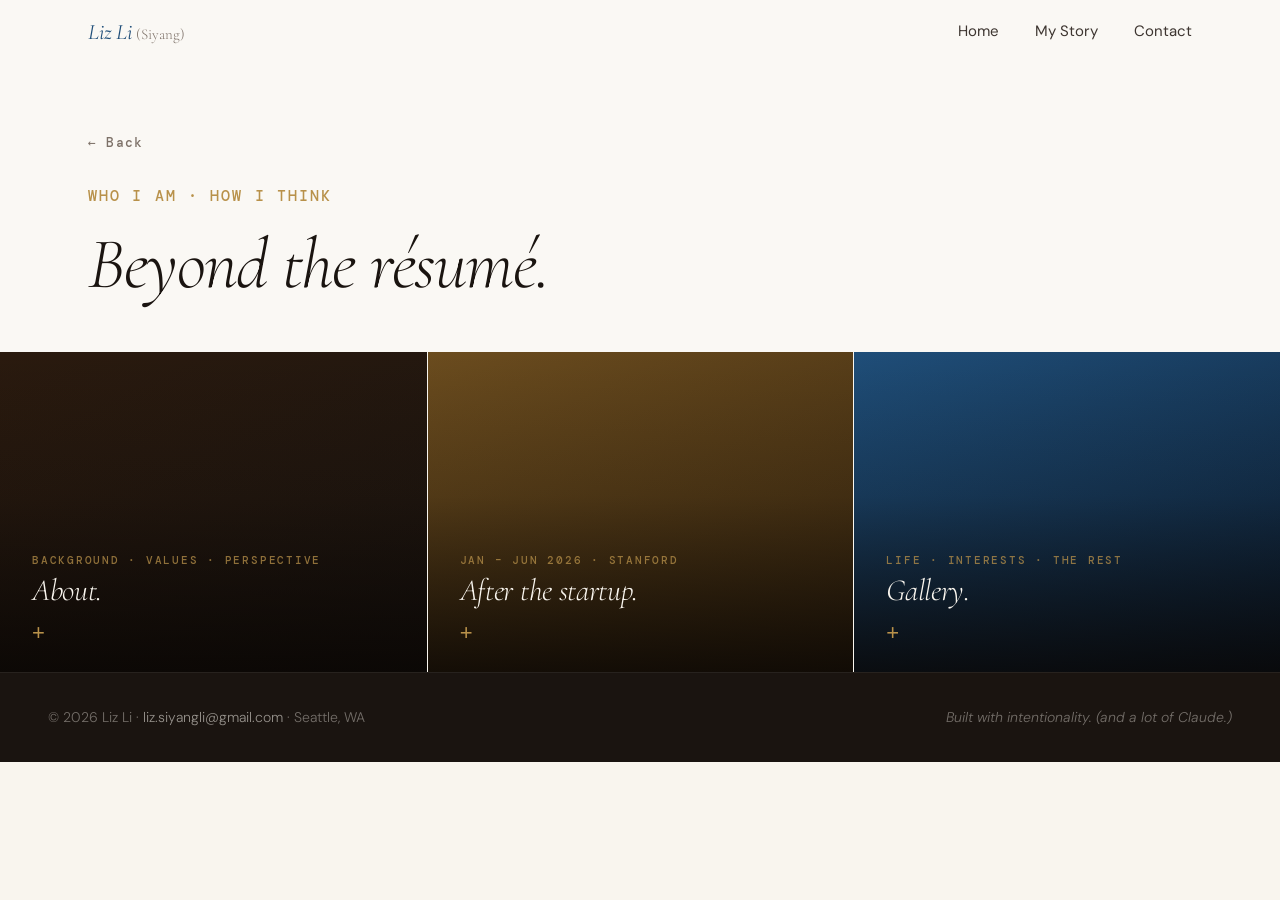
==== commit bbbfa44d: "V1B: identity.html — 3 accordion cards replacing flat layout About / After the startup / Gallery are" ====
--- a/identity.html
+++ b/identity.html
@@ -17,10 +17,8 @@
       <a href="index.html" class="nav-logo">Liz Li <span class="nav-logo-sub">(Siyang)</span></a>
       <div class="nav-links">
         <a href="index.html">Home</a>
-        <a href="#about">About</a>
-        <a href="#stanford">Stanford</a>
-        <a href="#life">Life</a>
-        <a href="#contact">Contact</a>
+        <a href="story.html">My Story</a>
+        <a href="index.html#contact">Contact</a>
       </div>
       <button class="hamburger" id="hamburger" aria-label="Open menu">
         <span></span><span></span><span></span>
@@ -28,10 +26,8 @@
     </div>
     <div class="mobile-menu" id="mobileMenu">
       <a href="index.html" class="mobile-link">Home</a>
-      <a href="#about" class="mobile-link">About</a>
-      <a href="#stanford" class="mobile-link">Stanford</a>
-      <a href="#life" class="mobile-link">Life</a>
-      <a href="#contact" class="mobile-link">Contact</a>
+      <a href="story.html" class="mobile-link">My Story</a>
+      <a href="index.html#contact" class="mobile-link">Contact</a>
     </div>
   </nav>
 
@@ -44,209 +40,200 @@
     </div>
   </section>
 
-  <!-- ABOUT -->
-  <section id="about" class="bg-about">
-    <div class="section-inner">
-      <div class="about-grid">
-        <div class="about-text">
-          <p class="label reveal">About</p>
-          <h2 class="section-title reveal">I think in systems.<br>I build from scratch.</h2>
-          <p class="body-text reveal">
-            I was the first employee at Good Humans — an AI hardware startup that went from
-            accelerator to seed funding in under six months. With no playbook and no team,
-            I built the company's marketing engine, operations infrastructure, and growth
-            systems entirely from scratch. I replaced entire categories of repetitive work
-            with AI agents, LLM pipelines, and custom internal tooling — shipped two
-            consumer features end-to-end, ran 500+ user surveys and interviews, and grew a community
-            of 3,500+, all while the role was still being defined around me.
-          </p>
-          <p class="body-text reveal">
-            Before tech, I spent five years at Beijing University of Chinese Medicine —
-            including two years of clinical training at one of the best hospitals in China.
-            That kind of training instills things that don't show up on a résumé: scientific
-            rigor, a high tolerance for pressure without shortcuts, and the discipline to
-            document, verify, and iterate. I went on to earn a Bachelor's degree with a focus on
-            Management Information Systems, then an M.S. in Computer Science from
-            Northeastern University. The cross-disciplinary background isn't a detour —
-            it's the reason I think more carefully about systems, and move faster when it
-            matters.
-          </p>
-          <p class="body-text reveal">
-            The things I've learned to trust: constraints force clarity. Urgency reveals
-            character. And the most useful work usually starts before anyone's written a
-            job description.
-          </p>
-        </div>
-        <div class="about-photo-col">
-          <img src="assets/images/BDCDB87C-CF62-4EA3-851F-842F9DF94971.JPG" alt="Liz Li graduation portrait" class="about-img reveal">
-          <div class="about-details reveal">
-            <div class="about-detail-block">
-              <span class="label">Languages</span>
-              <p>English · Mandarin</p>
-            </div>
-            <div class="about-detail-block">
-              <span class="label">Background</span>
-              <p>Engineering · Medicine · AI</p>
-            </div>
-            <div class="about-detail-block">
-              <span class="label">Expertise</span>
-              <p>Product · Growth · Marketing · AI Automation · Community</p>
-            </div>
-          </div>
-        </div>
-      </div>
-    </div>
-  </section>
-
-  <!-- STANFORD CHAPTER -->
-  <section id="stanford" class="bg-cream-dark">
-    <div class="section-inner">
-      <p class="label reveal">Jan – Jun 2026 · Stanford University</p>
-      <h2 class="section-title reveal">Leaving the startup<br>didn't mean leaving<br><em>the work.</em></h2>
-
-      <div class="stanford-grid">
-        <div class="stanford-text">
-          <p class="body-text reveal">
-            I'm curious in the literal sense — I want to understand how things actually work, not just the surface version. I notice details that don't always matter until they suddenly do. I fix things around me without being asked, because leaving something broken feels worse than the effort. And I've been working with AI long enough that it's not a tool I pick up — it's just how I think.
-          </p>
-          <p class="body-text reveal">
-            To finish my Master's in Computer Science at Northeastern, I had to leave Good Humans and go back to school. Northeastern's San Jose campus made it possible to move to Stanford's campus and live with family at the same time. Leaving a startup is a real gear shift — at a company like that, staying current isn't something you have to try to do, the work forces it. As a student again, that external pressure disappears. I didn't let it matter. I kept building AI projects on my own, joined vibe coding workshops and AI classes on campus, and showed up to lectures and seminars every week.
-          </p>
-
-          <div class="lecture-list reveal">
-            <p class="lecture-list-label">Five I keep thinking about</p>
-
-            <div class="lecture-item">
-              <span class="lecture-dot"></span>
-              <div>
-                <p class="lecture-title">Tomer Cohen — former Chief Product Officer, LinkedIn</p>
-                <p class="lecture-desc">AI-driven futures of work, skill evolution, and new patterns in product development.</p>
-              </div>
-            </div>
-
-            <div class="lecture-item">
-              <span class="lecture-dot"></span>
-              <div>
-                <p class="lecture-title">Precision Productivity: Measuring Cognitive Load in Real-World AI-Assisted Work</p>
-                <p class="lecture-desc">How AI actually affects work quality and cognitive load — and who benefits most, and why.</p>
-              </div>
-            </div>
-
-            <div class="lecture-item">
-              <span class="lecture-dot"></span>
-              <div>
-                <p class="lecture-title">AI and Humanities Symposium</p>
-                <p class="lecture-desc">Concrete applications of AI tools in humanities teaching and research — what works, what doesn't.</p>
-              </div>
-            </div>
-
-            <div class="lecture-item">
-              <span class="lecture-dot"></span>
-              <div>
-                <p class="lecture-title">Javier Olivan — Chief Operating Officer, Meta</p>
-                <p class="lecture-desc">Leading global operations and core product at Meta's scale — and what that actually requires.</p>
-              </div>
-            </div>
-
-            <div class="lecture-item">
-              <span class="lecture-dot"></span>
-              <div>
-                <p class="lecture-title">US Leadership in AI — Jensen Huang &amp; Congressman Ro Khanna</p>
-                <p class="lecture-desc">NVIDIA's founder and CEO in conversation with Ro Khanna on the forces shaping the next decade of AI.</p>
-              </div>
-            </div>
-          </div>
-
-          <div class="philosophy-block reveal">
-            <p class="philosophy-quote">
-              "Take the play seriously and get my hands dirty."
-            </p>
-            <p class="philosophy-body">
-              After leaving Good Humans, I required myself to spend at least one hour a day on this. Not for a job. Not for a grade. Just because I believe — based on my CS background and everything I built at the company — that AI is going to change what productivity actually means. And I didn't want to drift away from that just because I wasn't on a payroll.
-            </p>
-            <p class="philosophy-body">
-              The way I see it: you can't learn what AI can do right now by reading about it. The field changes faster than any syllabus. You can't rely on a course that's been taught for twenty years, even by someone excellent. The only way to actually understand where the models are — and where they're not — is to explore in a non-utilitarian way. No target DAU. No revenue goal. Just: what happens if I do it this way? Can this actually be solved without a person in the loop? What's at the edge? I try something, see what breaks, adjust, try again. That's the practice. That's how I stay current on my own terms.
-            </p>
-          </div>
-        </div>
-
-        <div class="stanford-photos">
-          <div class="stanford-photo-stack reveal">
-            <div class="stanford-photo-frame">
-              <img src="assets/images/stf.JPG" alt="Liz at Stanford" class="stanford-photo-img">
-            </div>
-            <div class="stanford-photo-frame">
-              <img src="assets/images/stf pic.jpeg" alt="Liz at Stanford campus" class="stanford-photo-img">
-            </div>
-            <div class="stanford-photo-frame">
-              <img src="assets/images/stf pic2.jpeg" alt="Liz at Stanford campus" class="stanford-photo-img">
-            </div>
-          </div>
-        </div>
-      </div>
-    </div>
-  </section>
-
-  <!-- LIFE / GALLERY -->
-  <section id="life" class="bg-cream">
-    <div class="section-inner">
-      <p class="label reveal">Beyond the resume</p>
-      <h2 class="section-title reveal">A few things<br>that aren't on my CV.</h2>
-      <div class="gallery-masonry">
-        <div class="gallery-item reveal">
-          <img src="assets/images/stanford3.jpeg" alt="Liz at Stanford campus" class="gallery-img">
-          <p class="gallery-caption">Stanford campus, 2026.</p>
-        </div>
-        <div class="gallery-item reveal">
-          <img src="assets/images/IMG_7772.jpeg" alt="Liz with Black Bean the poodle at the park" class="gallery-img">
-          <p class="gallery-caption">I like dogs, and this is Black Bean.</p>
-        </div>
-        <div class="gallery-item reveal">
-          <img src="assets/images/IMG_0819.JPG" alt="Colleague's Doberman" class="gallery-img">
-          <p class="gallery-caption">My colleague's Doberman. Immediately became a fan.</p>
-        </div>
-      </div>
-      <div class="fun-facts">
-        <span class="fun-pill">🏥 B.M. in Medicine · 5 years medical school · 2 years clinical training · Beijing Univ. of Chinese Medicine</span>
-        <span class="fun-pill">📚 B.L.S. Management Information Systems · University of Maine · Summa Cum Laude</span>
-        <span class="fun-pill">🎓 M.S. Computer Science · Northeastern University · 2026</span>
-      </div>
-    </div>
-  </section>
-
-  <!-- CONTACT -->
-  <section id="contact" class="bg-ink">
-    <div class="section-inner">
-      <p class="label label-gold reveal">Let's talk</p>
-      <h2 class="contact-headline reveal">Open to the right<br><em>opportunity.</em></h2>
-      <p class="contact-sub reveal">
-        PM · Growth · AI Engineering · Product Ops · Implementation<br>
-        Full-time from May 2026 · Seattle, WA or Remote · No sponsorship required
-      </p>
-      <div class="contact-cards contact-cards-four">
-        <a href="mailto:liz.siyangli@gmail.com" class="contact-card reveal" style="--card-delay:0ms">
-          <span class="contact-icon">✉</span>
-          <span class="contact-card-label">Email</span>
-          <span class="contact-value">liz.siyangli@gmail.com</span>
-        </a>
-        <a href="tel:6505319288" class="contact-card reveal" style="--card-delay:60ms">
-          <span class="contact-icon">📞</span>
-          <span class="contact-card-label">Phone</span>
-          <span class="contact-value">(650) 531-9288</span>
-        </a>
-        <a href="https://www.linkedin.com/in/siyang-l-532a622a1/" target="_blank" rel="noopener noreferrer" class="contact-card reveal" style="--card-delay:120ms">
-          <span class="contact-icon">in</span>
-          <span class="contact-card-label">LinkedIn</span>
-          <span class="contact-value">Siyang Li</span>
-        </a>
-        <a href="https://github.com/liz-siyangli" target="_blank" rel="noopener noreferrer" class="contact-card reveal" style="--card-delay:180ms">
-          <span class="contact-icon">⌥</span>
-          <span class="contact-card-label">GitHub</span>
-          <span class="contact-value">liz-siyangli</span>
-        </a>
-      </div>
-    </div>
-  </section>
+  <!-- THREE SECTION CARDS -->
+  <div class="identity-cards-row">
+
+    <button class="icard" data-target="panel-about" aria-expanded="false">
+      <div class="icard-bg icard-bg-about"></div>
+      <div class="icard-content">
+        <p class="icard-label">Background · Values · Perspective</p>
+        <h3 class="icard-title">About.</h3>
+        <span class="icard-toggle">+</span>
+      </div>
+    </button>
+
+    <button class="icard" data-target="panel-stanford" aria-expanded="false">
+      <div class="icard-bg icard-bg-stanford"></div>
+      <div class="icard-content">
+        <p class="icard-label">Jan – Jun 2026 · Stanford</p>
+        <h3 class="icard-title">After the startup.</h3>
+        <span class="icard-toggle">+</span>
+      </div>
+    </button>
+
+    <button class="icard" data-target="panel-gallery" aria-expanded="false">
+      <div class="icard-bg icard-bg-gallery"></div>
+      <div class="icard-content">
+        <p class="icard-label">Life · Interests · The rest</p>
+        <h3 class="icard-title">Gallery.</h3>
+        <span class="icard-toggle">+</span>
+      </div>
+    </button>
+
+  </div>
+
+  <!-- PANEL: ABOUT -->
+  <div class="identity-panel" id="panel-about">
+    <section class="bg-about">
+      <div class="section-inner">
+        <div class="about-grid">
+          <div class="about-text">
+            <h2 class="section-title">I think in systems.<br>I build from scratch.</h2>
+            <p class="body-text">
+              I was the first employee at Good Humans — an AI hardware startup that went from
+              accelerator to seed funding in under six months. With no playbook and no team,
+              I built the company's marketing engine, operations infrastructure, and growth
+              systems entirely from scratch. I replaced entire categories of repetitive work
+              with AI agents, LLM pipelines, and custom internal tooling — shipped two
+              consumer features end-to-end, ran 500+ user surveys and interviews, and grew a community
+              of 3,500+, all while the role was still being defined around me.
+            </p>
+            <p class="body-text">
+              Before tech, I spent five years at Beijing University of Chinese Medicine —
+              including two years of clinical training at one of the best hospitals in China.
+              That kind of training instills things that don't show up on a résumé: scientific
+              rigor, a high tolerance for pressure without shortcuts, and the discipline to
+              document, verify, and iterate. I went on to earn a Bachelor's degree with a focus on
+              Management Information Systems, then an M.S. in Computer Science from
+              Northeastern University. The cross-disciplinary background isn't a detour —
+              it's the reason I think more carefully about systems, and move faster when it
+              matters.
+            </p>
+            <p class="body-text">
+              The things I've learned to trust: constraints force clarity. Urgency reveals
+              character. And the most useful work usually starts before anyone's written a
+              job description.
+            </p>
+          </div>
+          <div class="about-photo-col">
+            <img src="assets/images/BDCDB87C-CF62-4EA3-851F-842F9DF94971.JPG" alt="Liz Li graduation portrait" class="about-img">
+            <div class="about-details">
+              <div class="about-detail-block">
+                <span class="label">Languages</span>
+                <p>English · Mandarin</p>
+              </div>
+              <div class="about-detail-block">
+                <span class="label">Background</span>
+                <p>Engineering · Medicine · AI</p>
+              </div>
+              <div class="about-detail-block">
+                <span class="label">Expertise</span>
+                <p>Product · Growth · Marketing · AI Automation · Community</p>
+              </div>
+            </div>
+          </div>
+        </div>
+      </div>
+    </section>
+  </div>
+
+  <!-- PANEL: STANFORD -->
+  <div class="identity-panel" id="panel-stanford">
+    <section class="bg-cream-dark">
+      <div class="section-inner">
+        <div class="stanford-grid">
+          <div class="stanford-text">
+            <p class="body-text">
+              I'm curious in the literal sense — I want to understand how things actually work, not just the surface version. I notice details that don't always matter until they suddenly do. I fix things around me without being asked, because leaving something broken feels worse than the effort. And I've been working with AI long enough that it's not a tool I pick up — it's just how I think.
+            </p>
+            <p class="body-text">
+              To finish my Master's in Computer Science at Northeastern, I had to leave Good Humans and go back to school. Northeastern's San Jose campus made it possible to move to Stanford's campus and live with family at the same time. Leaving a startup is a real gear shift — at a company like that, staying current isn't something you have to try to do, the work forces it. As a student again, that external pressure disappears. I didn't let it matter. I kept building AI projects on my own, joined vibe coding workshops and AI classes on campus, and showed up to lectures and seminars every week.
+            </p>
+
+            <div class="lecture-list">
+              <p class="lecture-list-label">Five I keep thinking about</p>
+              <div class="lecture-item">
+                <span class="lecture-dot"></span>
+                <div>
+                  <p class="lecture-title">Tomer Cohen — former Chief Product Officer, LinkedIn</p>
+                  <p class="lecture-desc">AI-driven futures of work, skill evolution, and new patterns in product development.</p>
+                </div>
+              </div>
+              <div class="lecture-item">
+                <span class="lecture-dot"></span>
+                <div>
+                  <p class="lecture-title">Precision Productivity: Measuring Cognitive Load in Real-World AI-Assisted Work</p>
+                  <p class="lecture-desc">How AI actually affects work quality and cognitive load — and who benefits most, and why.</p>
+                </div>
+              </div>
+              <div class="lecture-item">
+                <span class="lecture-dot"></span>
+                <div>
+                  <p class="lecture-title">AI and Humanities Symposium</p>
+                  <p class="lecture-desc">Concrete applications of AI tools in humanities teaching and research — what works, what doesn't.</p>
+                </div>
+              </div>
+              <div class="lecture-item">
+                <span class="lecture-dot"></span>
+                <div>
+                  <p class="lecture-title">Javier Olivan — Chief Operating Officer, Meta</p>
+                  <p class="lecture-desc">Leading global operations and core product at Meta's scale — and what that actually requires.</p>
+                </div>
+              </div>
+              <div class="lecture-item">
+                <span class="lecture-dot"></span>
+                <div>
+                  <p class="lecture-title">US Leadership in AI — Jensen Huang &amp; Congressman Ro Khanna</p>
+                  <p class="lecture-desc">NVIDIA's founder and CEO in conversation with Ro Khanna on the forces shaping the next decade of AI.</p>
+                </div>
+              </div>
+            </div>
+
+            <div class="philosophy-block">
+              <p class="philosophy-quote">"Take the play seriously and get my hands dirty."</p>
+              <p class="philosophy-body">
+                After leaving Good Humans, I required myself to spend at least one hour a day on this. Not for a job. Not for a grade. Just because I believe — based on my CS background and everything I built at the company — that AI is going to change what productivity actually means. And I didn't want to drift away from that just because I wasn't on a payroll.
+              </p>
+              <p class="philosophy-body">
+                The way I see it: you can't learn what AI can do right now by reading about it. The field changes faster than any syllabus. You can't rely on a course that's been taught for twenty years, even by someone excellent. The only way to actually understand where the models are — and where they're not — is to explore in a non-utilitarian way. No target DAU. No revenue goal. Just: what happens if I do it this way? Can this actually be solved without a person in the loop? What's at the edge? I try something, see what breaks, adjust, try again. That's the practice. That's how I stay current on my own terms.
+              </p>
+            </div>
+          </div>
+
+          <div class="stanford-photos">
+            <div class="stanford-photo-stack">
+              <div class="stanford-photo-frame">
+                <img src="assets/images/stf.JPG" alt="Liz at Stanford" class="stanford-photo-img">
+              </div>
+              <div class="stanford-photo-frame">
+                <img src="assets/images/stf pic.jpeg" alt="Liz at Stanford campus" class="stanford-photo-img">
+              </div>
+              <div class="stanford-photo-frame">
+                <img src="assets/images/stf pic2.jpeg" alt="Liz at Stanford campus" class="stanford-photo-img">
+              </div>
+            </div>
+          </div>
+        </div>
+      </div>
+    </section>
+  </div>
+
+  <!-- PANEL: GALLERY -->
+  <div class="identity-panel" id="panel-gallery">
+    <section class="bg-cream">
+      <div class="section-inner">
+        <div class="gallery-masonry">
+          <div class="gallery-item">
+            <img src="assets/images/stanford3.jpeg" alt="Liz at Stanford campus" class="gallery-img">
+            <p class="gallery-caption">Stanford campus, 2026.</p>
+          </div>
+          <div class="gallery-item">
+            <img src="assets/images/IMG_7772.jpeg" alt="Liz with Black Bean the poodle at the park" class="gallery-img">
+            <p class="gallery-caption">I like dogs, and this is Black Bean.</p>
+          </div>
+          <div class="gallery-item">
+            <img src="assets/images/IMG_0819.JPG" alt="Colleague's Doberman" class="gallery-img">
+            <p class="gallery-caption">My colleague's Doberman. Immediately became a fan.</p>
+          </div>
+        </div>
+        <div class="fun-facts">
+          <span class="fun-pill">🏥 B.M. in Medicine · 5 years medical school · 2 years clinical training · Beijing Univ. of Chinese Medicine</span>
+          <span class="fun-pill">📚 B.L.S. Management Information Systems · University of Maine · Summa Cum Laude</span>
+          <span class="fun-pill">🎓 M.S. Computer Science · Northeastern University · 2026</span>
+        </div>
+      </div>
+    </section>
+  </div>
 
   <!-- FOOTER -->
   <footer>
@@ -257,5 +244,30 @@
   </footer>
 
   <script src="script.js"></script>
+  <script>
+    // Identity accordion
+    document.querySelectorAll('.icard').forEach(card => {
+      card.addEventListener('click', () => {
+        const panelId = card.dataset.target;
+        const panel = document.getElementById(panelId);
+        const isOpen = card.getAttribute('aria-expanded') === 'true';
+
+        // Close all
+        document.querySelectorAll('.icard').forEach(c => {
+          c.setAttribute('aria-expanded', 'false');
+          c.querySelector('.icard-toggle').textContent = '+';
+        });
+        document.querySelectorAll('.identity-panel').forEach(p => p.classList.remove('open'));
+
+        // Toggle clicked one
+        if (!isOpen) {
+          card.setAttribute('aria-expanded', 'true');
+          card.querySelector('.icard-toggle').textContent = '−';
+          panel.classList.add('open');
+          setTimeout(() => panel.scrollIntoView({ behavior: 'smooth', block: 'start' }), 50);
+        }
+      });
+    });
+  </script>
 </body>
 </html>
--- a/style.css
+++ b/style.css
@@ -466,6 +466,115 @@
 .door-card:hover .door-arrow {
   opacity: 1;
   transform: translateX(0);
+}
+
+/* ============================================================
+   IDENTITY CARDS (V1B accordion)
+   ============================================================ */
+.identity-cards-row {
+  display: grid;
+  grid-template-columns: repeat(3, 1fr);
+  min-height: 320px;
+}
+
+.icard {
+  position: relative;
+  overflow: hidden;
+  display: flex;
+  align-items: flex-end;
+  cursor: pointer;
+  border: none;
+  padding: 0;
+  text-align: left;
+  background: none;
+  min-height: 320px;
+  transition: flex 0.4s ease;
+}
+.icard + .icard { border-left: 1px solid rgba(255,255,255,0.07); }
+
+.icard-bg {
+  position: absolute;
+  inset: 0;
+  transition: transform 0.55s ease, filter 0.55s ease;
+  background-size: cover;
+  background-position: center;
+}
+.icard:hover .icard-bg,
+.icard[aria-expanded="true"] .icard-bg {
+  transform: scale(1.04);
+  filter: brightness(0.75);
+}
+
+/* Placeholder gradients */
+.icard-bg-about    { background: linear-gradient(155deg, #2a1a0e 0%, #1A1410 100%); }
+.icard-bg-stanford { background: linear-gradient(155deg, #6b4c1e 0%, #3a2810 100%); }
+.icard-bg-gallery  { background: linear-gradient(155deg, #1F4E79 0%, #0d2035 100%); }
+
+.icard::after {
+  content: '';
+  position: absolute;
+  inset: 0;
+  background: linear-gradient(to top, rgba(8,5,3,0.82) 0%, rgba(8,5,3,0.15) 55%, transparent 100%);
+  pointer-events: none;
+}
+
+.icard-content {
+  position: relative;
+  z-index: 1;
+  padding: 28px 32px;
+  width: 100%;
+  display: flex;
+  flex-direction: column;
+  gap: 6px;
+}
+
+.icard-label {
+  font-family: var(--font-mono);
+  font-size: 11px;
+  font-weight: 500;
+  letter-spacing: 0.16em;
+  text-transform: uppercase;
+  color: var(--gold);
+  opacity: 0.75;
+}
+
+.icard-title {
+  font-family: var(--font-display);
+  font-style: italic;
+  font-weight: 300;
+  font-size: clamp(22px, 2.4vw, 32px);
+  color: var(--cream);
+  line-height: 1.15;
+  letter-spacing: -0.01em;
+}
+
+.icard-toggle {
+  display: inline-block;
+  font-size: 22px;
+  font-weight: 300;
+  color: var(--gold);
+  margin-top: 8px;
+  line-height: 1;
+  transition: transform 0.3s ease;
+}
+.icard[aria-expanded="true"] .icard-toggle {
+  transform: rotate(45deg);
+}
+
+/* Accordion panels */
+.identity-panel {
+  max-height: 0;
+  overflow: hidden;
+  transition: max-height 0.6s cubic-bezier(0.25, 0.46, 0.45, 0.94);
+}
+.identity-panel.open {
+  max-height: 4000px;
+}
+
+@media (max-width: 767px) {
+  .identity-cards-row { grid-template-columns: 1fr; }
+  .icard + .icard { border-left: none; border-top: 1px solid rgba(255,255,255,0.07); }
+  .icard-content { padding: 24px; }
 }
 
 /* ============================================================
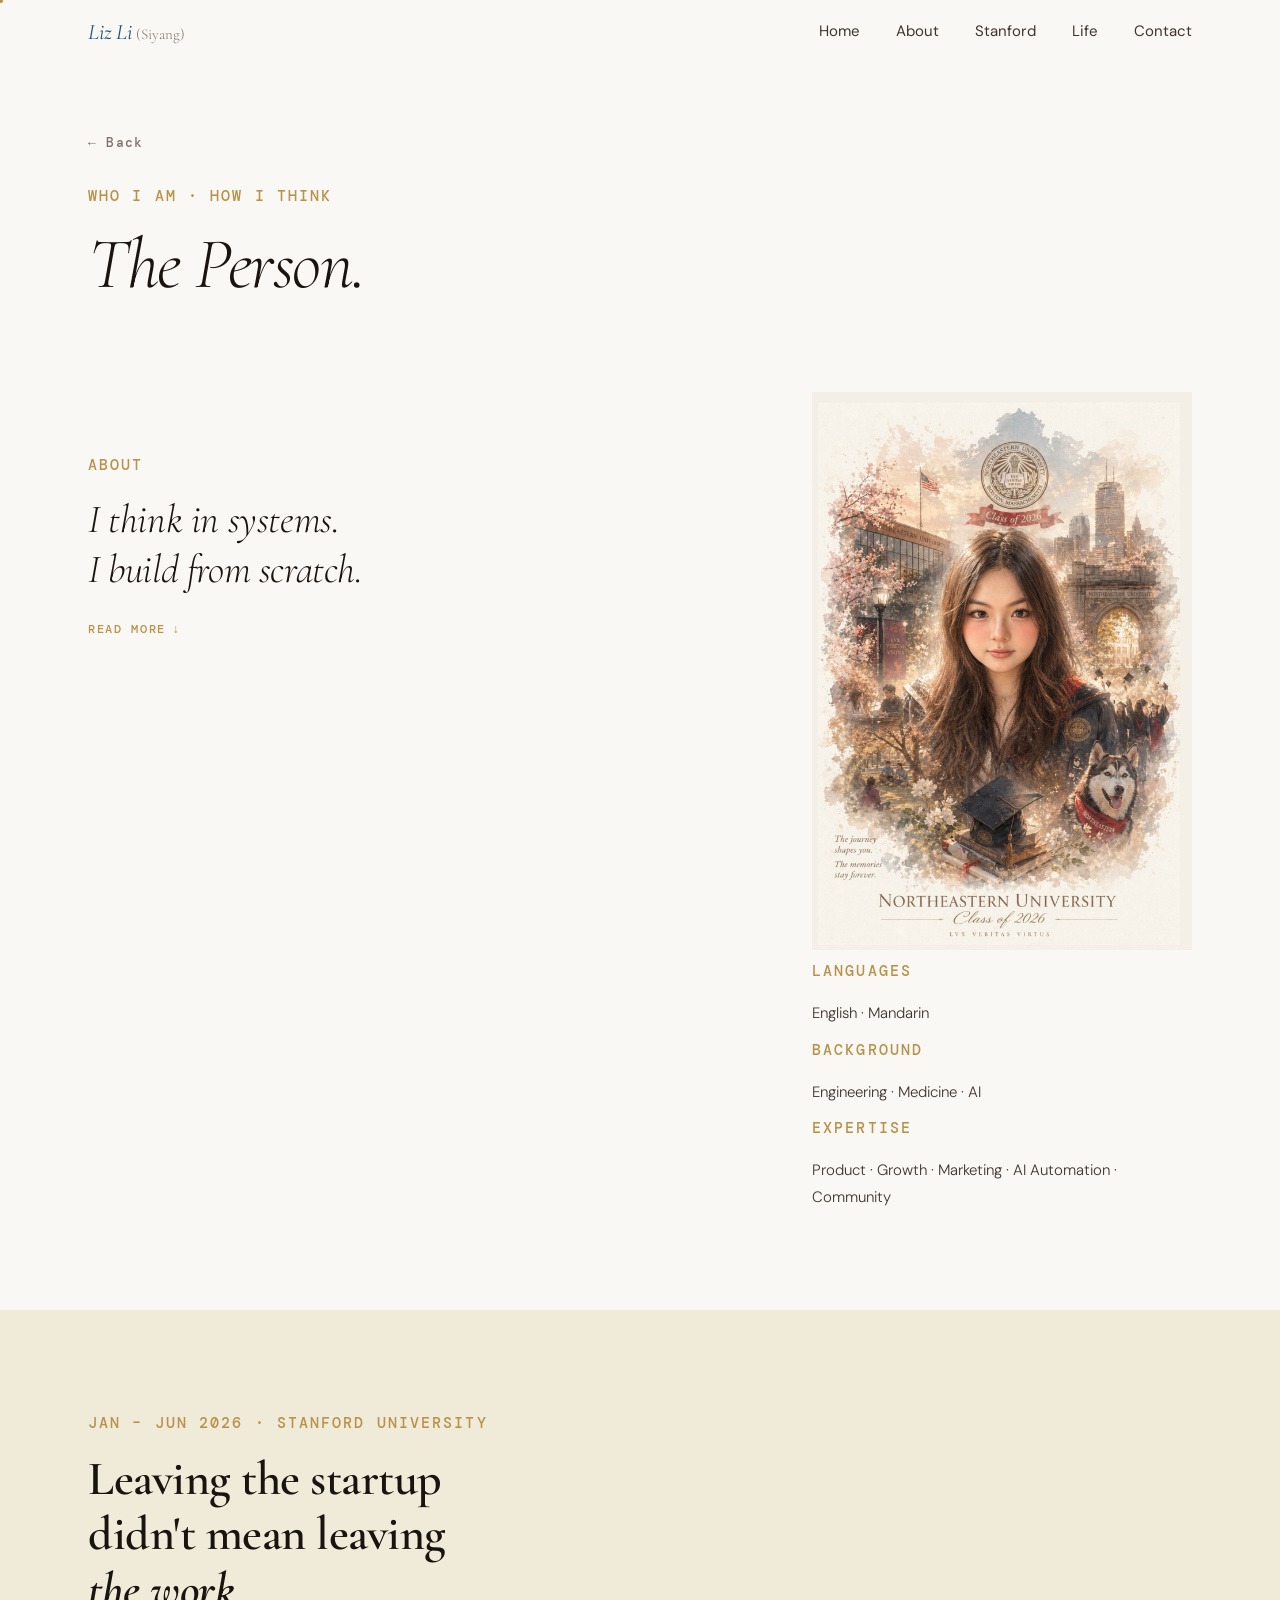
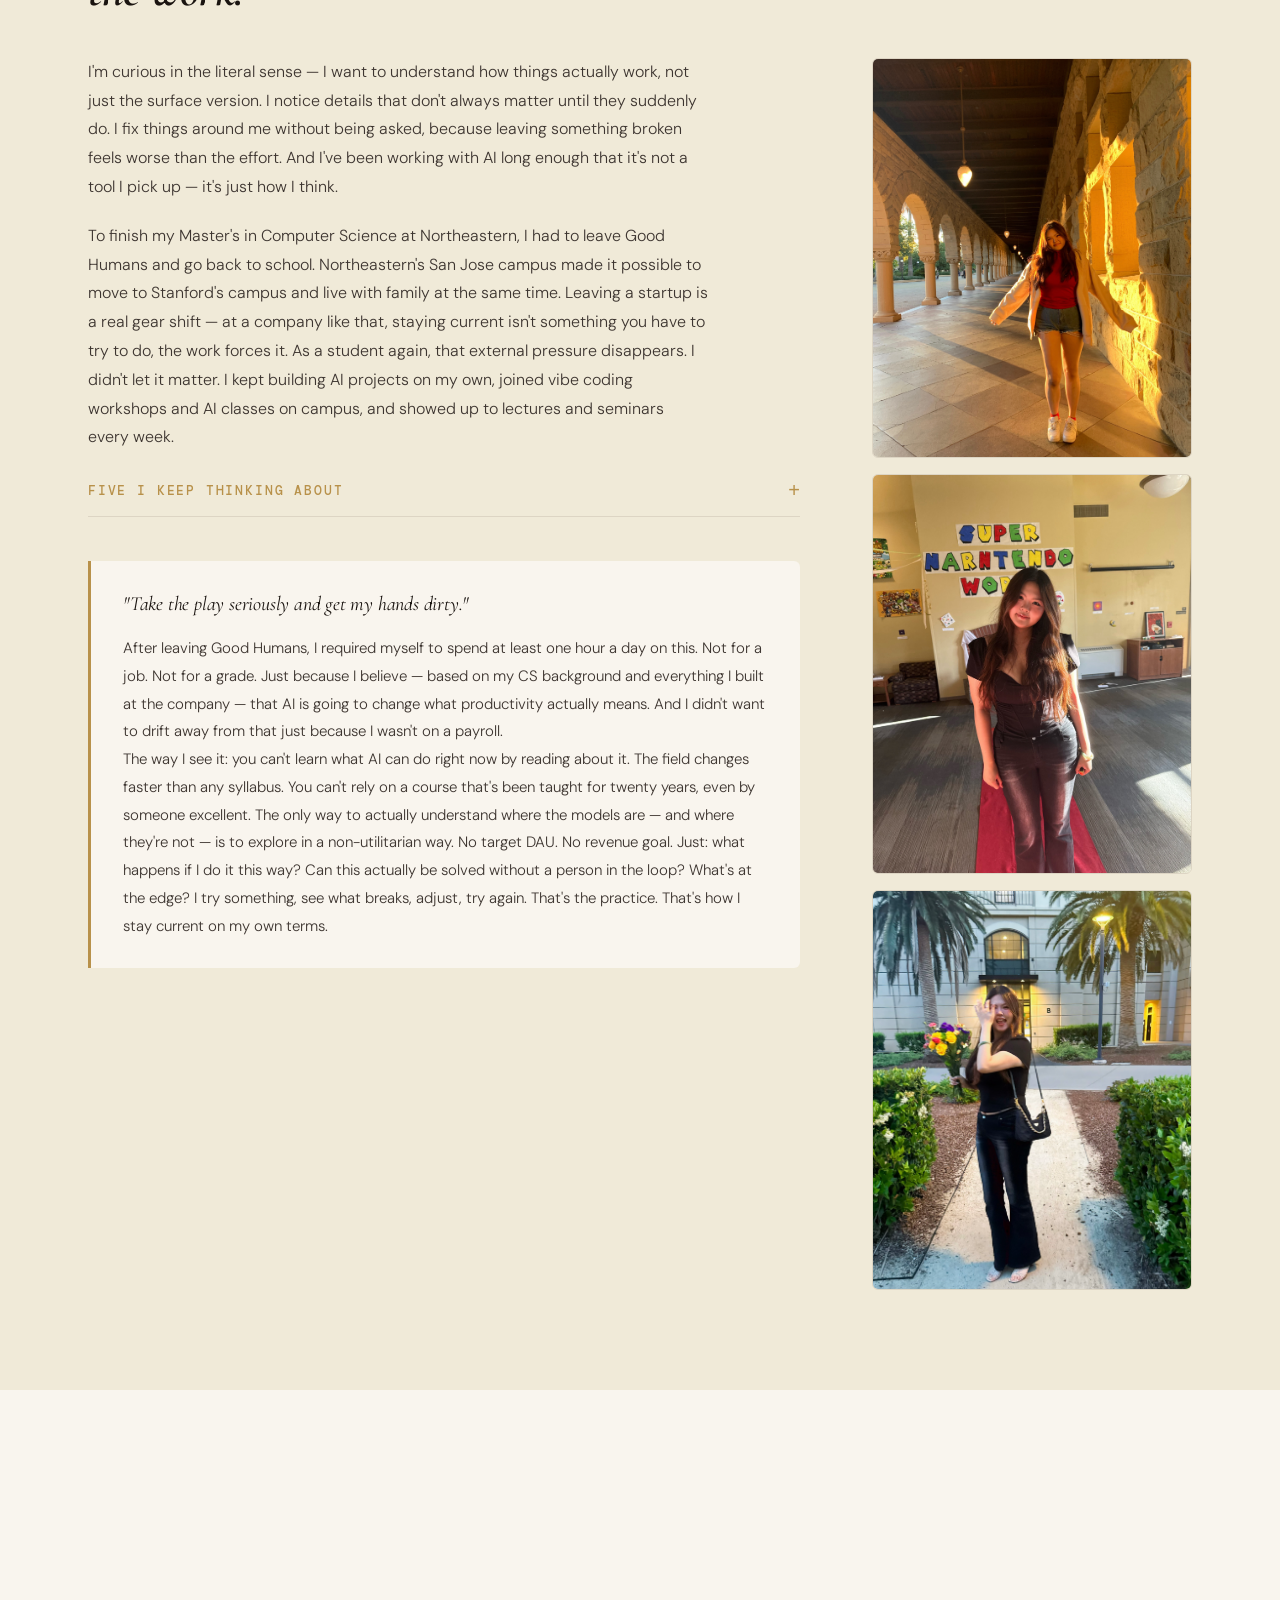
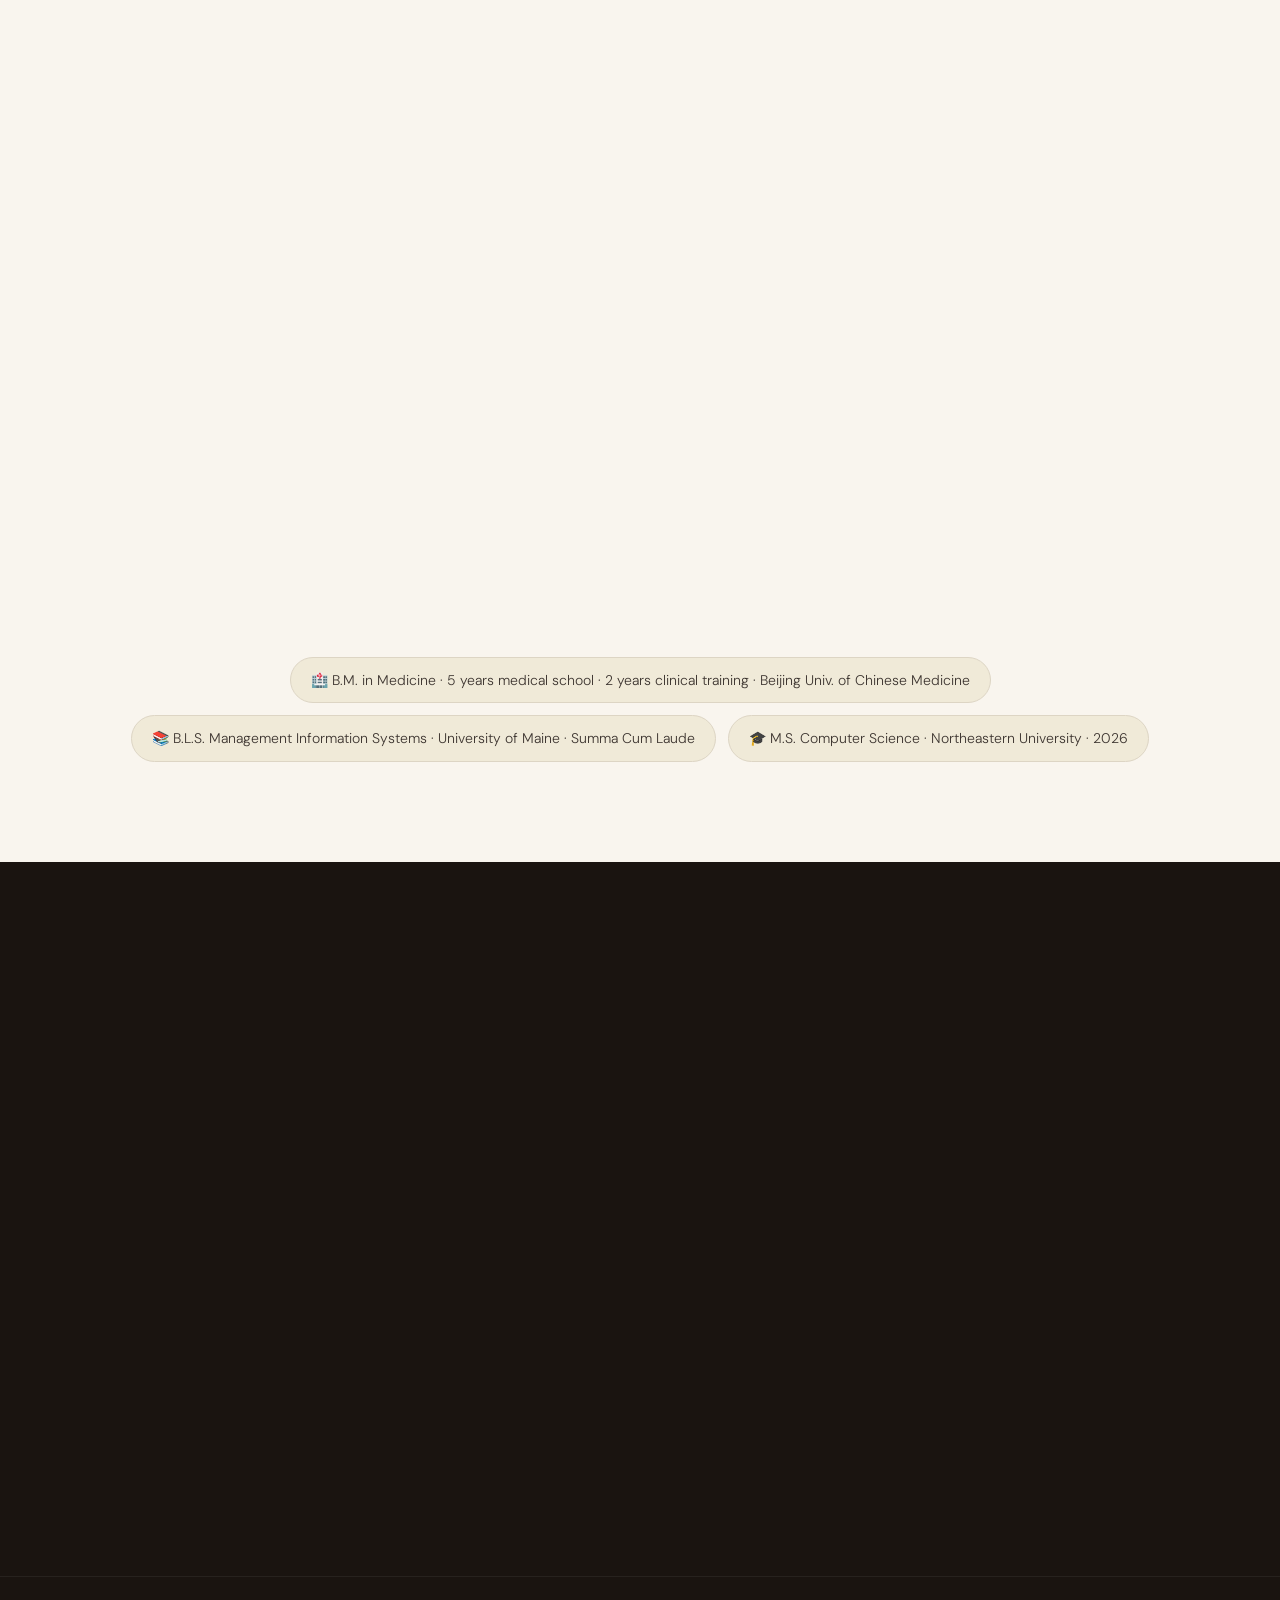
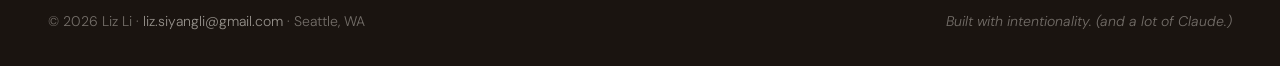
==== commit 3b6055bc: "V1: rename doors, fold stories + about + lectures, cursor, page transitions - Doors renamed to "The " ====
--- a/identity.html
+++ b/identity.html
@@ -3,7 +3,7 @@
 <head>
   <meta charset="UTF-8">
   <meta name="viewport" content="width=device-width, initial-scale=1.0">
-  <title>Who I Am · Liz Li</title>
+  <title>The Person · Liz Li</title>
   <link rel="preconnect" href="https://fonts.googleapis.com">
   <link rel="preconnect" href="https://fonts.gstatic.com" crossorigin>
   <link href="https://fonts.googleapis.com/css2?family=Cormorant+Garamond:ital,wght@0,300;0,400;0,600;0,700;1,300;1,400;1,600&family=DM+Sans:wght@300;400;500&family=DM+Mono:wght@400;500&display=swap" rel="stylesheet">
@@ -17,8 +17,10 @@
       <a href="index.html" class="nav-logo">Liz Li <span class="nav-logo-sub">(Siyang)</span></a>
       <div class="nav-links">
         <a href="index.html">Home</a>
-        <a href="story.html">My Story</a>
-        <a href="index.html#contact">Contact</a>
+        <a href="#about">About</a>
+        <a href="#stanford">Stanford</a>
+        <a href="#life">Life</a>
+        <a href="#contact">Contact</a>
       </div>
       <button class="hamburger" id="hamburger" aria-label="Open menu">
         <span></span><span></span><span></span>
@@ -26,8 +28,10 @@
     </div>
     <div class="mobile-menu" id="mobileMenu">
       <a href="index.html" class="mobile-link">Home</a>
-      <a href="story.html" class="mobile-link">My Story</a>
-      <a href="index.html#contact" class="mobile-link">Contact</a>
+      <a href="#about" class="mobile-link">About</a>
+      <a href="#stanford" class="mobile-link">Stanford</a>
+      <a href="#life" class="mobile-link">Life</a>
+      <a href="#contact" class="mobile-link">Contact</a>
     </div>
   </nav>
 
@@ -36,49 +40,21 @@
     <div class="section-inner subpage-header-inner">
       <a href="index.html" class="subpage-back">← Back</a>
       <p class="label">Who I Am · How I Think</p>
-      <h1 class="subpage-title">Beyond the résumé.</h1>
-    </div>
-  </section>
-
-  <!-- THREE SECTION CARDS -->
-  <div class="identity-cards-row">
-
-    <button class="icard" data-target="panel-about" aria-expanded="false">
-      <div class="icard-bg icard-bg-about"></div>
-      <div class="icard-content">
-        <p class="icard-label">Background · Values · Perspective</p>
-        <h3 class="icard-title">About.</h3>
-        <span class="icard-toggle">+</span>
-      </div>
-    </button>
-
-    <button class="icard" data-target="panel-stanford" aria-expanded="false">
-      <div class="icard-bg icard-bg-stanford"></div>
-      <div class="icard-content">
-        <p class="icard-label">Jan – Jun 2026 · Stanford</p>
-        <h3 class="icard-title">After the startup.</h3>
-        <span class="icard-toggle">+</span>
-      </div>
-    </button>
-
-    <button class="icard" data-target="panel-gallery" aria-expanded="false">
-      <div class="icard-bg icard-bg-gallery"></div>
-      <div class="icard-content">
-        <p class="icard-label">Life · Interests · The rest</p>
-        <h3 class="icard-title">Gallery.</h3>
-        <span class="icard-toggle">+</span>
-      </div>
-    </button>
-
-  </div>
-
-  <!-- PANEL: ABOUT -->
-  <div class="identity-panel" id="panel-about">
-    <section class="bg-about">
-      <div class="section-inner">
-        <div class="about-grid">
-          <div class="about-text">
-            <h2 class="section-title">I think in systems.<br>I build from scratch.</h2>
+      <h1 class="subpage-title">The Person.</h1>
+    </div>
+  </section>
+
+  <!-- ABOUT -->
+  <section id="about" class="bg-about">
+    <div class="section-inner">
+      <div class="about-grid">
+        <div class="about-text">
+          <p class="label reveal">About</p>
+          <h2 class="about-hook-quote reveal">I think in systems.<br>I build from scratch.</h2>
+          <button class="about-read-btn reveal" id="aboutReadBtn" aria-expanded="false">
+            Read more <span class="about-read-arrow">↓</span>
+          </button>
+          <div class="about-body-wrap" id="aboutBodyWrap">
             <p class="body-text">
               I was the first employee at Good Humans — an AI hardware startup that went from
               accelerator to seed funding in under six months. With no playbook and no team,
@@ -105,135 +81,183 @@
               job description.
             </p>
           </div>
-          <div class="about-photo-col">
-            <img src="assets/images/BDCDB87C-CF62-4EA3-851F-842F9DF94971.JPG" alt="Liz Li graduation portrait" class="about-img">
-            <div class="about-details">
-              <div class="about-detail-block">
-                <span class="label">Languages</span>
-                <p>English · Mandarin</p>
-              </div>
-              <div class="about-detail-block">
-                <span class="label">Background</span>
-                <p>Engineering · Medicine · AI</p>
-              </div>
-              <div class="about-detail-block">
-                <span class="label">Expertise</span>
-                <p>Product · Growth · Marketing · AI Automation · Community</p>
-              </div>
-            </div>
-          </div>
-        </div>
-      </div>
-    </section>
-  </div>
-
-  <!-- PANEL: STANFORD -->
-  <div class="identity-panel" id="panel-stanford">
-    <section class="bg-cream-dark">
-      <div class="section-inner">
-        <div class="stanford-grid">
-          <div class="stanford-text">
-            <p class="body-text">
-              I'm curious in the literal sense — I want to understand how things actually work, not just the surface version. I notice details that don't always matter until they suddenly do. I fix things around me without being asked, because leaving something broken feels worse than the effort. And I've been working with AI long enough that it's not a tool I pick up — it's just how I think.
-            </p>
-            <p class="body-text">
-              To finish my Master's in Computer Science at Northeastern, I had to leave Good Humans and go back to school. Northeastern's San Jose campus made it possible to move to Stanford's campus and live with family at the same time. Leaving a startup is a real gear shift — at a company like that, staying current isn't something you have to try to do, the work forces it. As a student again, that external pressure disappears. I didn't let it matter. I kept building AI projects on my own, joined vibe coding workshops and AI classes on campus, and showed up to lectures and seminars every week.
-            </p>
-
-            <div class="lecture-list">
-              <p class="lecture-list-label">Five I keep thinking about</p>
-              <div class="lecture-item">
-                <span class="lecture-dot"></span>
-                <div>
-                  <p class="lecture-title">Tomer Cohen — former Chief Product Officer, LinkedIn</p>
-                  <p class="lecture-desc">AI-driven futures of work, skill evolution, and new patterns in product development.</p>
-                </div>
-              </div>
-              <div class="lecture-item">
-                <span class="lecture-dot"></span>
-                <div>
-                  <p class="lecture-title">Precision Productivity: Measuring Cognitive Load in Real-World AI-Assisted Work</p>
-                  <p class="lecture-desc">How AI actually affects work quality and cognitive load — and who benefits most, and why.</p>
-                </div>
-              </div>
-              <div class="lecture-item">
-                <span class="lecture-dot"></span>
-                <div>
-                  <p class="lecture-title">AI and Humanities Symposium</p>
-                  <p class="lecture-desc">Concrete applications of AI tools in humanities teaching and research — what works, what doesn't.</p>
-                </div>
-              </div>
-              <div class="lecture-item">
-                <span class="lecture-dot"></span>
-                <div>
-                  <p class="lecture-title">Javier Olivan — Chief Operating Officer, Meta</p>
-                  <p class="lecture-desc">Leading global operations and core product at Meta's scale — and what that actually requires.</p>
-                </div>
-              </div>
-              <div class="lecture-item">
-                <span class="lecture-dot"></span>
-                <div>
-                  <p class="lecture-title">US Leadership in AI — Jensen Huang &amp; Congressman Ro Khanna</p>
-                  <p class="lecture-desc">NVIDIA's founder and CEO in conversation with Ro Khanna on the forces shaping the next decade of AI.</p>
-                </div>
-              </div>
-            </div>
-
-            <div class="philosophy-block">
-              <p class="philosophy-quote">"Take the play seriously and get my hands dirty."</p>
-              <p class="philosophy-body">
-                After leaving Good Humans, I required myself to spend at least one hour a day on this. Not for a job. Not for a grade. Just because I believe — based on my CS background and everything I built at the company — that AI is going to change what productivity actually means. And I didn't want to drift away from that just because I wasn't on a payroll.
-              </p>
-              <p class="philosophy-body">
-                The way I see it: you can't learn what AI can do right now by reading about it. The field changes faster than any syllabus. You can't rely on a course that's been taught for twenty years, even by someone excellent. The only way to actually understand where the models are — and where they're not — is to explore in a non-utilitarian way. No target DAU. No revenue goal. Just: what happens if I do it this way? Can this actually be solved without a person in the loop? What's at the edge? I try something, see what breaks, adjust, try again. That's the practice. That's how I stay current on my own terms.
-              </p>
-            </div>
-          </div>
-
-          <div class="stanford-photos">
-            <div class="stanford-photo-stack">
-              <div class="stanford-photo-frame">
-                <img src="assets/images/stf.JPG" alt="Liz at Stanford" class="stanford-photo-img">
-              </div>
-              <div class="stanford-photo-frame">
-                <img src="assets/images/stf pic.jpeg" alt="Liz at Stanford campus" class="stanford-photo-img">
-              </div>
-              <div class="stanford-photo-frame">
-                <img src="assets/images/stf pic2.jpeg" alt="Liz at Stanford campus" class="stanford-photo-img">
-              </div>
-            </div>
-          </div>
-        </div>
-      </div>
-    </section>
-  </div>
-
-  <!-- PANEL: GALLERY -->
-  <div class="identity-panel" id="panel-gallery">
-    <section class="bg-cream">
-      <div class="section-inner">
-        <div class="gallery-masonry">
-          <div class="gallery-item">
-            <img src="assets/images/stanford3.jpeg" alt="Liz at Stanford campus" class="gallery-img">
-            <p class="gallery-caption">Stanford campus, 2026.</p>
-          </div>
-          <div class="gallery-item">
-            <img src="assets/images/IMG_7772.jpeg" alt="Liz with Black Bean the poodle at the park" class="gallery-img">
-            <p class="gallery-caption">I like dogs, and this is Black Bean.</p>
-          </div>
-          <div class="gallery-item">
-            <img src="assets/images/IMG_0819.JPG" alt="Colleague's Doberman" class="gallery-img">
-            <p class="gallery-caption">My colleague's Doberman. Immediately became a fan.</p>
-          </div>
-        </div>
-        <div class="fun-facts">
-          <span class="fun-pill">🏥 B.M. in Medicine · 5 years medical school · 2 years clinical training · Beijing Univ. of Chinese Medicine</span>
-          <span class="fun-pill">📚 B.L.S. Management Information Systems · University of Maine · Summa Cum Laude</span>
-          <span class="fun-pill">🎓 M.S. Computer Science · Northeastern University · 2026</span>
-        </div>
-      </div>
-    </section>
-  </div>
+        </div>
+        <div class="about-photo-col">
+          <img src="assets/images/BDCDB87C-CF62-4EA3-851F-842F9DF94971.JPG" alt="Liz Li graduation portrait" class="about-img reveal">
+          <div class="about-details reveal">
+            <div class="about-detail-block">
+              <span class="label">Languages</span>
+              <p>English · Mandarin</p>
+            </div>
+            <div class="about-detail-block">
+              <span class="label">Background</span>
+              <p>Engineering · Medicine · AI</p>
+            </div>
+            <div class="about-detail-block">
+              <span class="label">Expertise</span>
+              <p>Product · Growth · Marketing · AI Automation · Community</p>
+            </div>
+          </div>
+        </div>
+      </div>
+    </div>
+  </section>
+
+  <!-- STANFORD CHAPTER -->
+  <section id="stanford" class="bg-cream-dark">
+    <div class="section-inner">
+      <p class="label reveal">Jan – Jun 2026 · Stanford University</p>
+      <h2 class="section-title reveal">Leaving the startup<br>didn't mean leaving<br><em>the work.</em></h2>
+
+      <div class="stanford-grid">
+        <div class="stanford-text">
+          <p class="body-text reveal">
+            I'm curious in the literal sense — I want to understand how things actually work, not just the surface version. I notice details that don't always matter until they suddenly do. I fix things around me without being asked, because leaving something broken feels worse than the effort. And I've been working with AI long enough that it's not a tool I pick up — it's just how I think.
+          </p>
+          <p class="body-text reveal">
+            To finish my Master's in Computer Science at Northeastern, I had to leave Good Humans and go back to school. Northeastern's San Jose campus made it possible to move to Stanford's campus and live with family at the same time. Leaving a startup is a real gear shift — at a company like that, staying current isn't something you have to try to do, the work forces it. As a student again, that external pressure disappears. I didn't let it matter. I kept building AI projects on my own, joined vibe coding workshops and AI classes on campus, and showed up to lectures and seminars every week.
+          </p>
+
+          <div class="lecture-list reveal">
+            <button class="lecture-list-toggle" id="lectureToggle" aria-expanded="false">
+              <span class="lecture-list-label" style="margin-bottom:0">Five I keep thinking about</span>
+              <span class="lecture-toggle-icon">+</span>
+            </button>
+            <div class="lecture-items-wrap" id="lectureItemsWrap">
+
+            <div class="lecture-item">
+              <span class="lecture-dot"></span>
+              <div>
+                <p class="lecture-title">Tomer Cohen — former Chief Product Officer, LinkedIn</p>
+                <p class="lecture-desc">AI-driven futures of work, skill evolution, and new patterns in product development.</p>
+              </div>
+            </div>
+
+            <div class="lecture-item">
+              <span class="lecture-dot"></span>
+              <div>
+                <p class="lecture-title">Precision Productivity: Measuring Cognitive Load in Real-World AI-Assisted Work</p>
+                <p class="lecture-desc">How AI actually affects work quality and cognitive load — and who benefits most, and why.</p>
+              </div>
+            </div>
+
+            <div class="lecture-item">
+              <span class="lecture-dot"></span>
+              <div>
+                <p class="lecture-title">AI and Humanities Symposium</p>
+                <p class="lecture-desc">Concrete applications of AI tools in humanities teaching and research — what works, what doesn't.</p>
+              </div>
+            </div>
+
+            <div class="lecture-item">
+              <span class="lecture-dot"></span>
+              <div>
+                <p class="lecture-title">Javier Olivan — Chief Operating Officer, Meta</p>
+                <p class="lecture-desc">Leading global operations and core product at Meta's scale — and what that actually requires.</p>
+              </div>
+            </div>
+
+            <div class="lecture-item">
+              <span class="lecture-dot"></span>
+              <div>
+                <p class="lecture-title">US Leadership in AI — Jensen Huang &amp; Congressman Ro Khanna</p>
+                <p class="lecture-desc">NVIDIA's founder and CEO in conversation with Ro Khanna on the forces shaping the next decade of AI.</p>
+              </div>
+            </div>
+
+            </div><!-- /lecture-items-wrap -->
+          </div>
+
+          <div class="philosophy-block reveal">
+            <p class="philosophy-quote">
+              "Take the play seriously and get my hands dirty."
+            </p>
+            <p class="philosophy-body">
+              After leaving Good Humans, I required myself to spend at least one hour a day on this. Not for a job. Not for a grade. Just because I believe — based on my CS background and everything I built at the company — that AI is going to change what productivity actually means. And I didn't want to drift away from that just because I wasn't on a payroll.
+            </p>
+            <p class="philosophy-body">
+              The way I see it: you can't learn what AI can do right now by reading about it. The field changes faster than any syllabus. You can't rely on a course that's been taught for twenty years, even by someone excellent. The only way to actually understand where the models are — and where they're not — is to explore in a non-utilitarian way. No target DAU. No revenue goal. Just: what happens if I do it this way? Can this actually be solved without a person in the loop? What's at the edge? I try something, see what breaks, adjust, try again. That's the practice. That's how I stay current on my own terms.
+            </p>
+          </div>
+        </div>
+
+        <div class="stanford-photos">
+          <div class="stanford-photo-stack reveal">
+            <div class="stanford-photo-frame">
+              <img src="assets/images/stf.JPG" alt="Liz at Stanford" class="stanford-photo-img">
+            </div>
+            <div class="stanford-photo-frame">
+              <img src="assets/images/stf pic.jpeg" alt="Liz at Stanford campus" class="stanford-photo-img">
+            </div>
+            <div class="stanford-photo-frame">
+              <img src="assets/images/stf pic2.jpeg" alt="Liz at Stanford campus" class="stanford-photo-img">
+            </div>
+          </div>
+        </div>
+      </div>
+    </div>
+  </section>
+
+  <!-- LIFE / GALLERY -->
+  <section id="life" class="bg-cream">
+    <div class="section-inner">
+      <p class="label reveal">Beyond the resume</p>
+      <h2 class="section-title reveal">A few things<br>that aren't on my CV.</h2>
+      <div class="gallery-masonry">
+        <div class="gallery-item reveal">
+          <img src="assets/images/stanford3.jpeg" alt="Liz at Stanford campus" class="gallery-img">
+          <p class="gallery-caption">Stanford campus, 2026.</p>
+        </div>
+        <div class="gallery-item reveal">
+          <img src="assets/images/IMG_7772.jpeg" alt="Liz with Black Bean the poodle at the park" class="gallery-img">
+          <p class="gallery-caption">I like dogs, and this is Black Bean.</p>
+        </div>
+        <div class="gallery-item reveal">
+          <img src="assets/images/IMG_0819.JPG" alt="Colleague's Doberman" class="gallery-img">
+          <p class="gallery-caption">My colleague's Doberman. Immediately became a fan.</p>
+        </div>
+      </div>
+      <div class="fun-facts">
+        <span class="fun-pill">🏥 B.M. in Medicine · 5 years medical school · 2 years clinical training · Beijing Univ. of Chinese Medicine</span>
+        <span class="fun-pill">📚 B.L.S. Management Information Systems · University of Maine · Summa Cum Laude</span>
+        <span class="fun-pill">🎓 M.S. Computer Science · Northeastern University · 2026</span>
+      </div>
+    </div>
+  </section>
+
+  <!-- CONTACT -->
+  <section id="contact" class="bg-ink">
+    <div class="section-inner">
+      <p class="label label-gold reveal">Let's talk</p>
+      <h2 class="contact-headline reveal">Open to the right<br><em>opportunity.</em></h2>
+      <p class="contact-sub reveal">
+        PM · Growth · AI Engineering · Product Ops · Implementation<br>
+        Full-time from May 2026 · Seattle, WA or Remote · No sponsorship required
+      </p>
+      <div class="contact-cards contact-cards-four">
+        <a href="mailto:liz.siyangli@gmail.com" class="contact-card reveal" style="--card-delay:0ms">
+          <span class="contact-icon">✉</span>
+          <span class="contact-card-label">Email</span>
+          <span class="contact-value">liz.siyangli@gmail.com</span>
+        </a>
+        <a href="tel:6505319288" class="contact-card reveal" style="--card-delay:60ms">
+          <span class="contact-icon">📞</span>
+          <span class="contact-card-label">Phone</span>
+          <span class="contact-value">(650) 531-9288</span>
+        </a>
+        <a href="https://www.linkedin.com/in/siyang-l-532a622a1/" target="_blank" rel="noopener noreferrer" class="contact-card reveal" style="--card-delay:120ms">
+          <span class="contact-icon">in</span>
+          <span class="contact-card-label">LinkedIn</span>
+          <span class="contact-value">Siyang Li</span>
+        </a>
+        <a href="https://github.com/liz-siyangli" target="_blank" rel="noopener noreferrer" class="contact-card reveal" style="--card-delay:180ms">
+          <span class="contact-icon">⌥</span>
+          <span class="contact-card-label">GitHub</span>
+          <span class="contact-value">liz-siyangli</span>
+        </a>
+      </div>
+    </div>
+  </section>
 
   <!-- FOOTER -->
   <footer>
@@ -245,29 +269,28 @@
 
   <script src="script.js"></script>
   <script>
-    // Identity accordion
-    document.querySelectorAll('.icard').forEach(card => {
-      card.addEventListener('click', () => {
-        const panelId = card.dataset.target;
-        const panel = document.getElementById(panelId);
-        const isOpen = card.getAttribute('aria-expanded') === 'true';
-
-        // Close all
-        document.querySelectorAll('.icard').forEach(c => {
-          c.setAttribute('aria-expanded', 'false');
-          c.querySelector('.icard-toggle').textContent = '+';
-        });
-        document.querySelectorAll('.identity-panel').forEach(p => p.classList.remove('open'));
-
-        // Toggle clicked one
-        if (!isOpen) {
-          card.setAttribute('aria-expanded', 'true');
-          card.querySelector('.icard-toggle').textContent = '−';
-          panel.classList.add('open');
-          setTimeout(() => panel.scrollIntoView({ behavior: 'smooth', block: 'start' }), 50);
-        }
+    // About expand/collapse
+    const aboutBtn = document.getElementById('aboutReadBtn');
+    const aboutWrap = document.getElementById('aboutBodyWrap');
+    if (aboutBtn && aboutWrap) {
+      aboutBtn.addEventListener('click', () => {
+        const open = aboutWrap.classList.toggle('open');
+        aboutBtn.setAttribute('aria-expanded', open);
+        aboutBtn.querySelector('.about-read-arrow').style.transform = open ? 'rotate(180deg)' : '';
+        aboutBtn.childNodes[0].textContent = open ? 'Read less ' : 'Read more ';
       });
-    });
+    }
+
+    // Lecture list expand/collapse
+    const lectureBtn = document.getElementById('lectureToggle');
+    const lectureWrap = document.getElementById('lectureItemsWrap');
+    if (lectureBtn && lectureWrap) {
+      lectureBtn.addEventListener('click', () => {
+        const open = lectureWrap.classList.toggle('open');
+        lectureBtn.setAttribute('aria-expanded', open);
+        lectureBtn.querySelector('.lecture-toggle-icon').textContent = open ? '−' : '+';
+      });
+    }
   </script>
 </body>
 </html>
--- a/style.css
+++ b/style.css
@@ -466,115 +466,6 @@
 .door-card:hover .door-arrow {
   opacity: 1;
   transform: translateX(0);
-}
-
-/* ============================================================
-   IDENTITY CARDS (V1B accordion)
-   ============================================================ */
-.identity-cards-row {
-  display: grid;
-  grid-template-columns: repeat(3, 1fr);
-  min-height: 320px;
-}
-
-.icard {
-  position: relative;
-  overflow: hidden;
-  display: flex;
-  align-items: flex-end;
-  cursor: pointer;
-  border: none;
-  padding: 0;
-  text-align: left;
-  background: none;
-  min-height: 320px;
-  transition: flex 0.4s ease;
-}
-.icard + .icard { border-left: 1px solid rgba(255,255,255,0.07); }
-
-.icard-bg {
-  position: absolute;
-  inset: 0;
-  transition: transform 0.55s ease, filter 0.55s ease;
-  background-size: cover;
-  background-position: center;
-}
-.icard:hover .icard-bg,
-.icard[aria-expanded="true"] .icard-bg {
-  transform: scale(1.04);
-  filter: brightness(0.75);
-}
-
-/* Placeholder gradients */
-.icard-bg-about    { background: linear-gradient(155deg, #2a1a0e 0%, #1A1410 100%); }
-.icard-bg-stanford { background: linear-gradient(155deg, #6b4c1e 0%, #3a2810 100%); }
-.icard-bg-gallery  { background: linear-gradient(155deg, #1F4E79 0%, #0d2035 100%); }
-
-.icard::after {
-  content: '';
-  position: absolute;
-  inset: 0;
-  background: linear-gradient(to top, rgba(8,5,3,0.82) 0%, rgba(8,5,3,0.15) 55%, transparent 100%);
-  pointer-events: none;
-}
-
-.icard-content {
-  position: relative;
-  z-index: 1;
-  padding: 28px 32px;
-  width: 100%;
-  display: flex;
-  flex-direction: column;
-  gap: 6px;
-}
-
-.icard-label {
-  font-family: var(--font-mono);
-  font-size: 11px;
-  font-weight: 500;
-  letter-spacing: 0.16em;
-  text-transform: uppercase;
-  color: var(--gold);
-  opacity: 0.75;
-}
-
-.icard-title {
-  font-family: var(--font-display);
-  font-style: italic;
-  font-weight: 300;
-  font-size: clamp(22px, 2.4vw, 32px);
-  color: var(--cream);
-  line-height: 1.15;
-  letter-spacing: -0.01em;
-}
-
-.icard-toggle {
-  display: inline-block;
-  font-size: 22px;
-  font-weight: 300;
-  color: var(--gold);
-  margin-top: 8px;
-  line-height: 1;
-  transition: transform 0.3s ease;
-}
-.icard[aria-expanded="true"] .icard-toggle {
-  transform: rotate(45deg);
-}
-
-/* Accordion panels */
-.identity-panel {
-  max-height: 0;
-  overflow: hidden;
-  transition: max-height 0.6s cubic-bezier(0.25, 0.46, 0.45, 0.94);
-}
-.identity-panel.open {
-  max-height: 4000px;
-}
-
-@media (max-width: 767px) {
-  .identity-cards-row { grid-template-columns: 1fr; }
-  .icard + .icard { border-left: none; border-top: 1px solid rgba(255,255,255,0.07); }
-  .icard-content { padding: 24px; }
 }
 
 /* ============================================================
@@ -1593,3 +1484,209 @@
   .skills-mosaic { grid-template-columns: 1fr; }
   .skill-block-wide { grid-column: span 1; }
 }
+
+/* ============================================================
+   NUMBER STRIP (homepage)
+   ============================================================ */
+.numbers-strip {
+  background: var(--cream-dark);
+  border-top: 1px solid var(--border);
+  border-bottom: 1px solid var(--border);
+}
+.numbers-strip-inner {
+  max-width: var(--inner-max);
+  margin: 0 auto;
+  padding: 36px 48px;
+  display: grid;
+  grid-template-columns: repeat(4, 1fr);
+  gap: 24px;
+  text-align: center;
+}
+.strip-item { display: flex; flex-direction: column; gap: 6px; align-items: center; }
+.strip-num {
+  font-family: var(--font-display);
+  font-weight: 600;
+  font-size: clamp(28px, 3vw, 40px);
+  color: var(--navy);
+  line-height: 1;
+}
+.strip-label {
+  font-family: var(--font-mono);
+  font-size: 11px;
+  font-weight: 500;
+  letter-spacing: 0.14em;
+  text-transform: uppercase;
+  color: var(--muted);
+}
+@media (max-width: 767px) {
+  .numbers-strip-inner { grid-template-columns: repeat(2,1fr); padding: 28px 24px; }
+}
+
+/* ============================================================
+   STORY ACCORDION
+   ============================================================ */
+.story-body-wrap {
+  overflow: hidden;
+  max-height: 0;
+  transition: max-height 0.6s cubic-bezier(0.25, 0.46, 0.45, 0.94);
+}
+.story-body-wrap.open { max-height: 2400px; }
+
+.story-expand-btn {
+  display: inline-flex;
+  align-items: center;
+  gap: 8px;
+  background: none;
+  border: 1px solid rgba(255,255,255,0.15);
+  color: rgba(249,245,238,0.6);
+  font-family: var(--font-mono);
+  font-size: 12px;
+  font-weight: 500;
+  letter-spacing: 0.12em;
+  text-transform: uppercase;
+  padding: 9px 16px;
+  border-radius: 4px;
+  cursor: pointer;
+  margin-top: 20px;
+  transition: color 0.22s, border-color 0.22s;
+}
+.story-expand-btn:hover,
+.story-expand-btn[aria-expanded="true"] {
+  color: var(--gold);
+  border-color: rgba(184,145,74,0.45);
+}
+.story-expand-arrow {
+  display: inline-block;
+  transition: transform 0.35s ease;
+}
+.story-expand-btn[aria-expanded="true"] .story-expand-arrow { transform: rotate(180deg); }
+
+/* ============================================================
+   ABOUT HOOK + COLLAPSE (identity page)
+   ============================================================ */
+.about-hook-quote {
+  font-family: var(--font-display);
+  font-style: italic;
+  font-weight: 300;
+  font-size: clamp(26px, 3.2vw, 40px);
+  color: var(--ink);
+  line-height: 1.25;
+  letter-spacing: -0.01em;
+  margin-bottom: 20px;
+}
+.about-body-wrap {
+  overflow: hidden;
+  max-height: 0;
+  transition: max-height 0.6s cubic-bezier(0.25, 0.46, 0.45, 0.94);
+}
+.about-body-wrap.open { max-height: 1600px; }
+.about-read-btn {
+  display: inline-flex;
+  align-items: center;
+  gap: 6px;
+  background: none;
+  border: none;
+  color: var(--gold);
+  font-family: var(--font-mono);
+  font-size: 12px;
+  font-weight: 500;
+  letter-spacing: 0.14em;
+  text-transform: uppercase;
+  padding: 0;
+  cursor: pointer;
+  margin-bottom: 8px;
+  opacity: 0.85;
+  transition: opacity 0.2s;
+}
+.about-read-btn:hover { opacity: 1; }
+.about-read-arrow {
+  display: inline-block;
+  transition: transform 0.35s ease;
+}
+
+/* ============================================================
+   LECTURE LIST ACCORDION (identity page)
+   ============================================================ */
+.lecture-list-toggle {
+  display: flex;
+  align-items: center;
+  justify-content: space-between;
+  width: 100%;
+  background: none;
+  border: none;
+  border-bottom: 1px solid var(--border);
+  padding: 0 0 16px;
+  cursor: pointer;
+  text-align: left;
+  margin-bottom: 0;
+}
+.lecture-items-wrap {
+  overflow: hidden;
+  max-height: 0;
+  transition: max-height 0.55s cubic-bezier(0.25, 0.46, 0.45, 0.94);
+}
+.lecture-items-wrap.open { max-height: 900px; }
+.lecture-toggle-icon {
+  font-size: 20px;
+  font-weight: 300;
+  color: var(--gold);
+  line-height: 1;
+  flex-shrink: 0;
+  margin-left: 16px;
+  transition: transform 0.3s ease;
+}
+
+/* ============================================================
+   CUSTOM CURSOR
+   ============================================================ */
+body.has-cursor,
+body.has-cursor * { cursor: none !important; }
+
+.c-cursor {
+  position: fixed;
+  top: 0; left: 0;
+  width: 30px; height: 30px;
+  border: 1.5px solid var(--gold);
+  border-radius: 50%;
+  pointer-events: none;
+  z-index: 9998;
+  will-change: transform;
+  transition: width 0.25s ease, height 0.25s ease,
+              background 0.25s ease, border-color 0.25s ease,
+              margin 0.25s ease;
+  margin-left: -15px; margin-top: -15px;
+  mix-blend-mode: normal;
+}
+.c-cursor.hover {
+  width: 52px; height: 52px;
+  background: rgba(184,145,74,0.10);
+  margin-left: -26px; margin-top: -26px;
+}
+.c-cursor-dot {
+  position: fixed;
+  top: 0; left: 0;
+  width: 5px; height: 5px;
+  background: var(--gold);
+  border-radius: 50%;
+  pointer-events: none;
+  z-index: 9999;
+  will-change: transform;
+  margin-left: -2.5px; margin-top: -2.5px;
+}
+
+/* ============================================================
+   PAGE TRANSITIONS
+   ============================================================ */
+body {
+  animation: pageIn 0.4s ease both;
+}
+@keyframes pageIn {
+  from { opacity: 0; transform: translateY(8px); }
+  to   { opacity: 1; transform: translateY(0); }
+}
+body.page-out {
+  animation: pageOut 0.28s ease both;
+}
+@keyframes pageOut {
+  to { opacity: 0; transform: translateY(-6px); }
+}
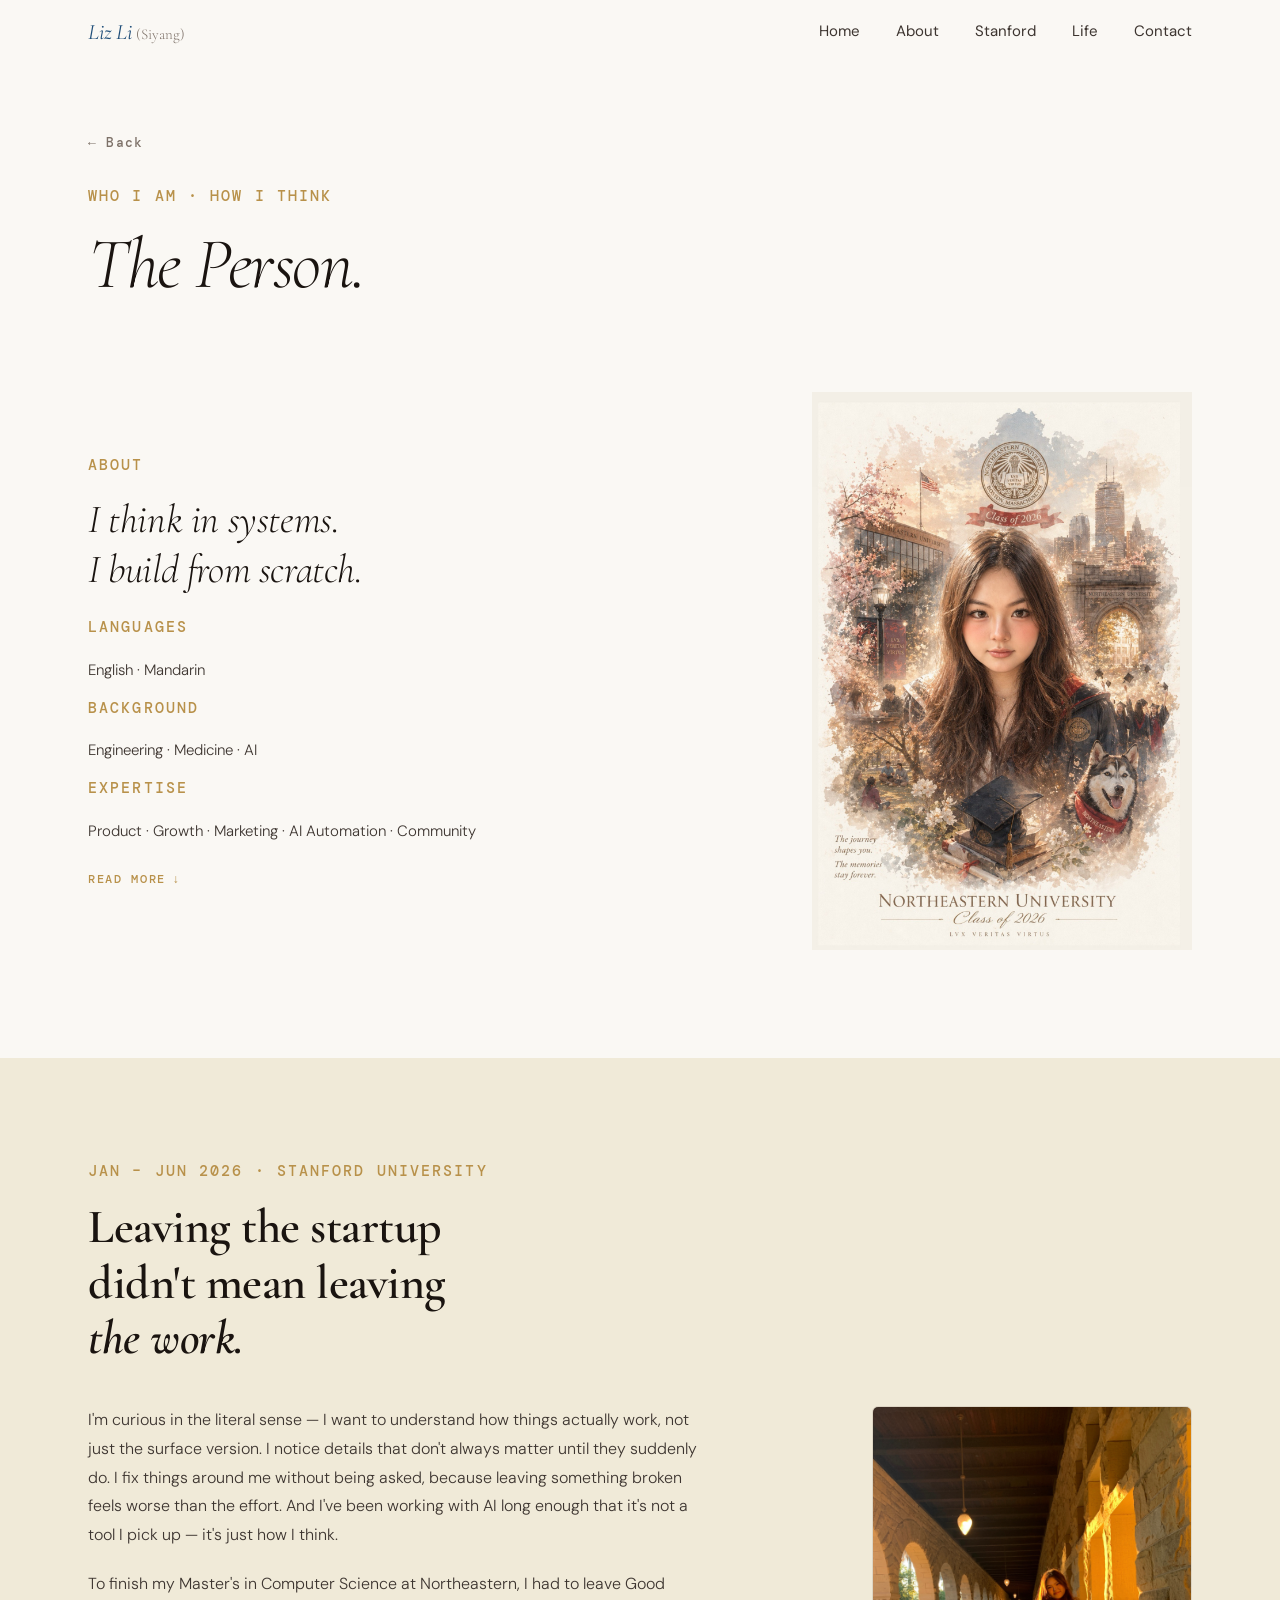
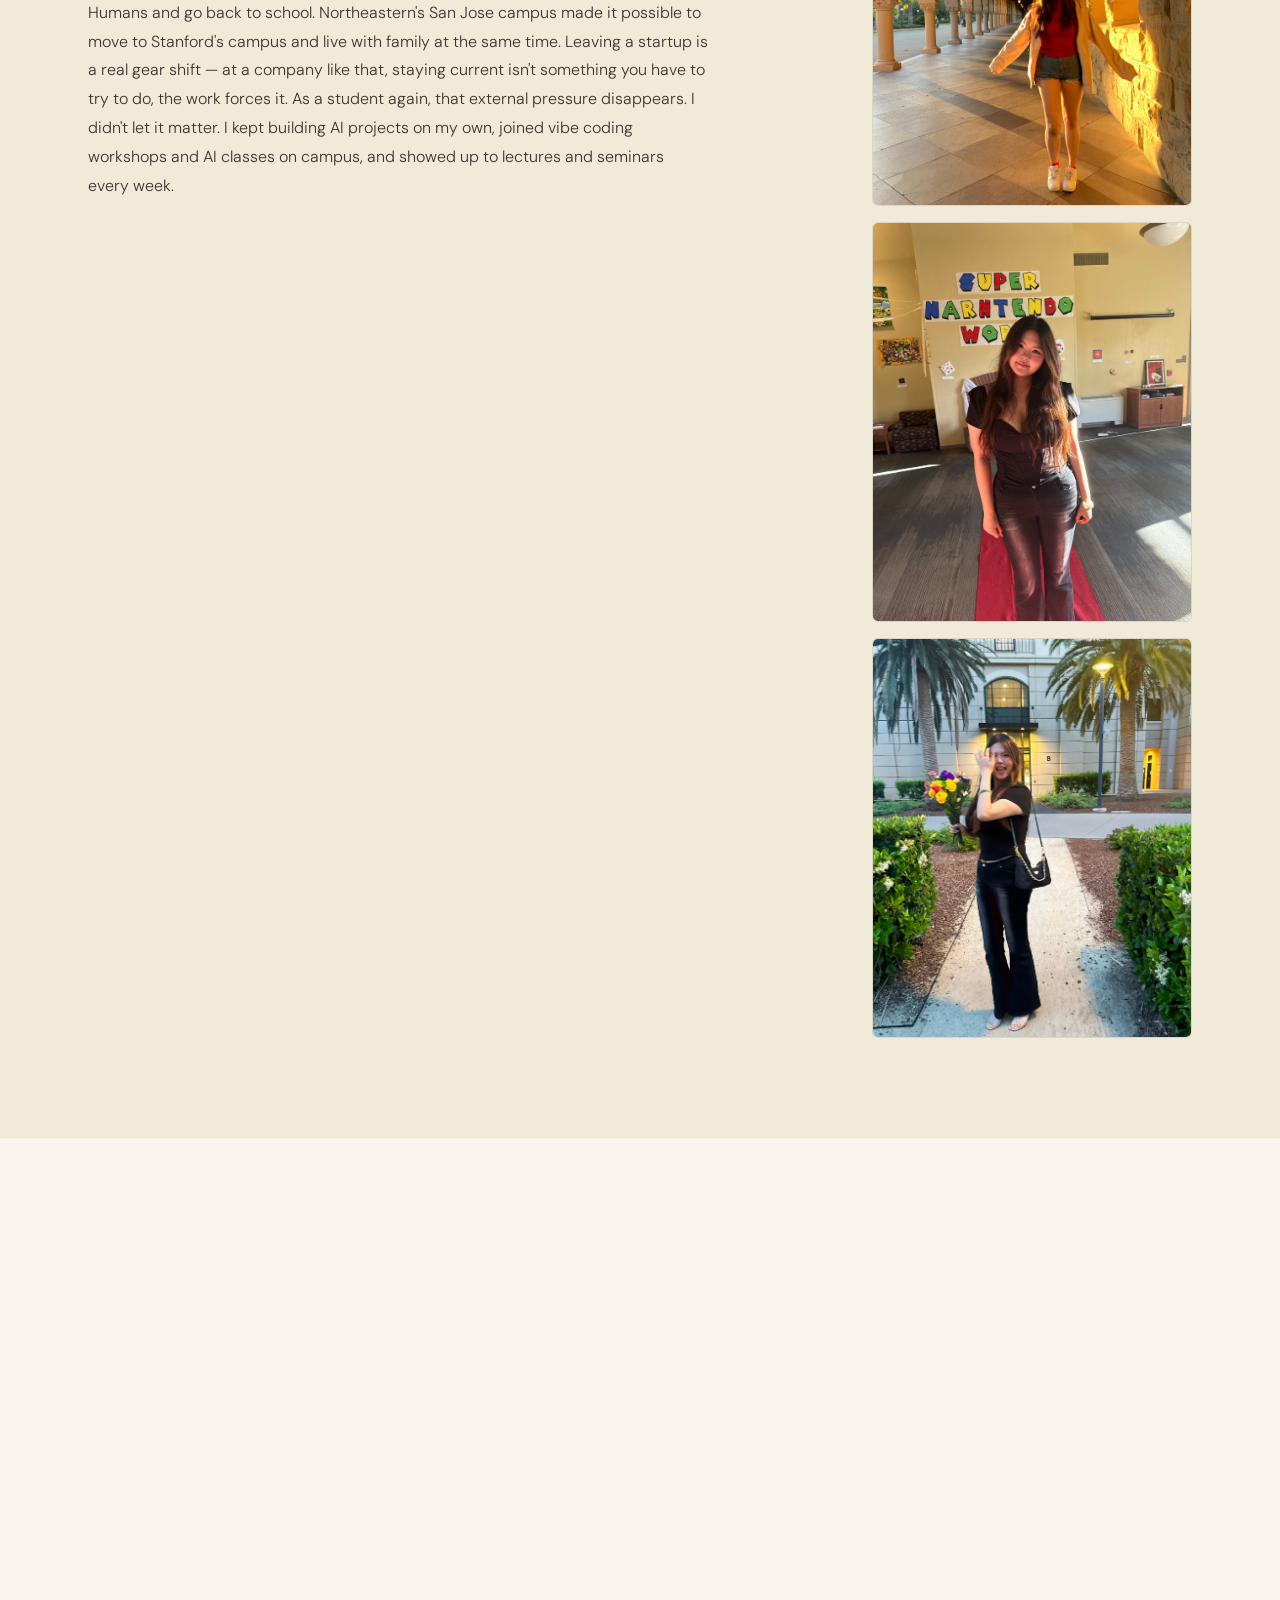
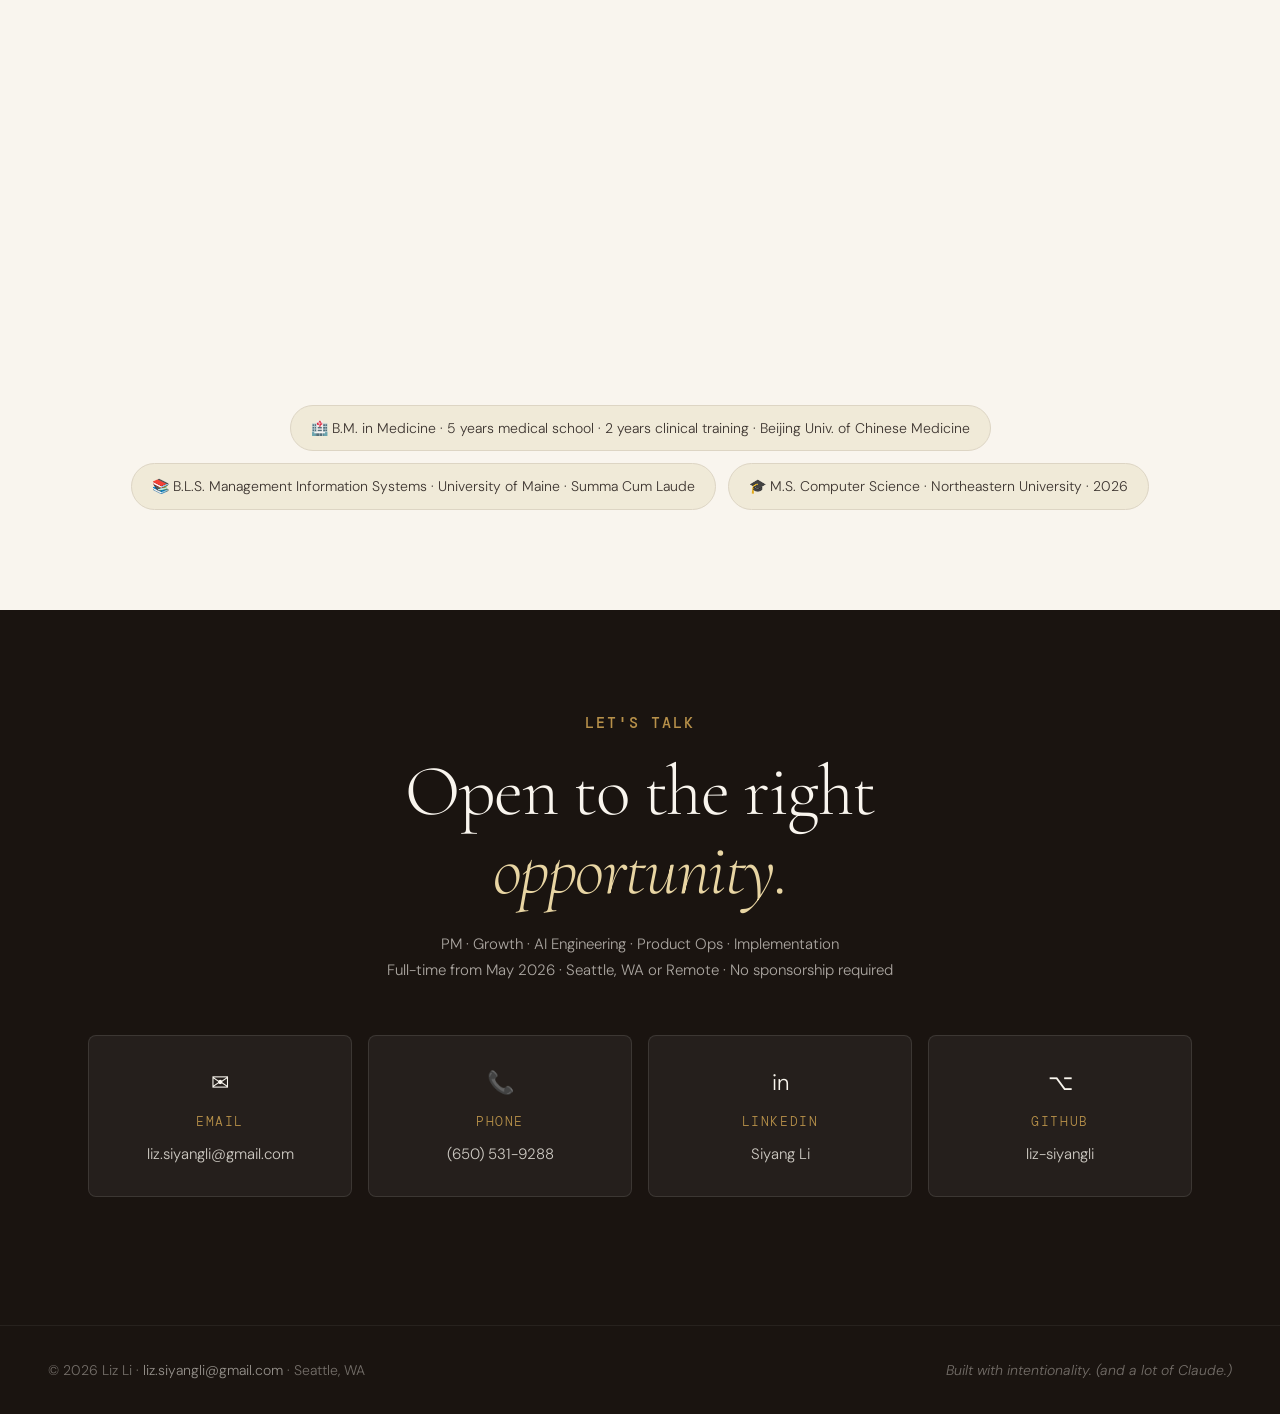
==== commit d7c0f5b6: "V1: cursor fix, story modal, about layout fix, number strip update Cursor: rewritten — applies to ht" ====
--- a/identity.html
+++ b/identity.html
@@ -51,6 +51,20 @@
         <div class="about-text">
           <p class="label reveal">About</p>
           <h2 class="about-hook-quote reveal">I think in systems.<br>I build from scratch.</h2>
+          <div class="about-details about-details-inline reveal">
+            <div class="about-detail-block">
+              <span class="label">Languages</span>
+              <p>English · Mandarin</p>
+            </div>
+            <div class="about-detail-block">
+              <span class="label">Background</span>
+              <p>Engineering · Medicine · AI</p>
+            </div>
+            <div class="about-detail-block">
+              <span class="label">Expertise</span>
+              <p>Product · Growth · Marketing · AI Automation · Community</p>
+            </div>
+          </div>
           <button class="about-read-btn reveal" id="aboutReadBtn" aria-expanded="false">
             Read more <span class="about-read-arrow">↓</span>
           </button>
@@ -84,20 +98,6 @@
         </div>
         <div class="about-photo-col">
           <img src="assets/images/BDCDB87C-CF62-4EA3-851F-842F9DF94971.JPG" alt="Liz Li graduation portrait" class="about-img reveal">
-          <div class="about-details reveal">
-            <div class="about-detail-block">
-              <span class="label">Languages</span>
-              <p>English · Mandarin</p>
-            </div>
-            <div class="about-detail-block">
-              <span class="label">Background</span>
-              <p>Engineering · Medicine · AI</p>
-            </div>
-            <div class="about-detail-block">
-              <span class="label">Expertise</span>
-              <p>Product · Growth · Marketing · AI Automation · Community</p>
-            </div>
-          </div>
         </div>
       </div>
     </div>
--- a/style.css
+++ b/style.css
@@ -1639,28 +1639,27 @@
 /* ============================================================
    CUSTOM CURSOR
    ============================================================ */
-body.has-cursor,
-body.has-cursor * { cursor: none !important; }
+html.has-cursor,
+html.has-cursor * { cursor: none !important; }
 
 .c-cursor {
   position: fixed;
   top: 0; left: 0;
-  width: 30px; height: 30px;
+  width: 36px; height: 36px;
   border: 1.5px solid var(--gold);
   border-radius: 50%;
   pointer-events: none;
   z-index: 9998;
+  opacity: 0;
   will-change: transform;
-  transition: width 0.25s ease, height 0.25s ease,
-              background 0.25s ease, border-color 0.25s ease,
-              margin 0.25s ease;
-  margin-left: -15px; margin-top: -15px;
-  mix-blend-mode: normal;
-}
+  transform: translate(-50%, -50%);
+  transition: width 0.22s ease, height 0.22s ease,
+              background 0.22s ease, opacity 0.3s ease;
+}
+.c-cursor.visible { opacity: 1; }
 .c-cursor.hover {
-  width: 52px; height: 52px;
+  width: 56px; height: 56px;
   background: rgba(184,145,74,0.10);
-  margin-left: -26px; margin-top: -26px;
 }
 .c-cursor-dot {
   position: fixed;
@@ -1670,8 +1669,99 @@
   border-radius: 50%;
   pointer-events: none;
   z-index: 9999;
+  opacity: 0;
   will-change: transform;
-  margin-left: -2.5px; margin-top: -2.5px;
+  transform: translate(-50%, -50%);
+  transition: opacity 0.3s ease;
+}
+.c-cursor-dot.visible { opacity: 1; }
+
+/* Story modal */
+.story-modal-backdrop {
+  position: fixed;
+  inset: 0;
+  background: rgba(10,6,4,0.82);
+  backdrop-filter: blur(6px);
+  z-index: 300;
+  display: flex;
+  align-items: center;
+  justify-content: center;
+  opacity: 0;
+  pointer-events: none;
+  transition: opacity 0.3s ease;
+}
+.story-modal-backdrop.open {
+  opacity: 1;
+  pointer-events: all;
+}
+.story-modal {
+  background: var(--cream);
+  border-radius: 10px;
+  max-width: 680px;
+  width: calc(100% - 48px);
+  max-height: 84vh;
+  overflow-y: auto;
+  position: relative;
+  padding: 52px 52px 48px;
+  transform: translateY(20px);
+  transition: transform 0.3s ease;
+}
+.story-modal-backdrop.open .story-modal { transform: translateY(0); }
+
+.story-modal-close {
+  position: absolute;
+  top: 18px; right: 20px;
+  background: none;
+  border: none;
+  font-size: 20px;
+  color: var(--muted);
+  cursor: pointer;
+  padding: 6px 10px;
+  line-height: 1;
+  transition: color 0.2s;
+  border-radius: 4px;
+}
+.story-modal-close:hover { color: var(--ink); background: var(--cream-dark); }
+
+.story-modal-dateline {
+  font-family: var(--font-mono);
+  font-size: 12px;
+  font-weight: 500;
+  letter-spacing: 0.16em;
+  text-transform: uppercase;
+  color: var(--gold);
+  margin-bottom: 14px;
+}
+.story-modal-heading {
+  font-family: var(--font-display);
+  font-style: italic;
+  font-weight: 300;
+  font-size: clamp(22px, 2.8vw, 30px);
+  color: var(--ink);
+  line-height: 1.3;
+  letter-spacing: -0.01em;
+  margin-bottom: 28px;
+  padding-bottom: 20px;
+  border-bottom: 1px solid var(--border);
+}
+.story-modal-body p {
+  font-size: 15px;
+  font-weight: 300;
+  color: var(--body);
+  line-height: 1.85;
+  margin-bottom: 18px;
+}
+.story-modal-body p:last-child { margin-bottom: 0; }
+
+/* About details inline (left column) */
+.about-details-inline {
+  margin-top: 16px;
+  margin-bottom: 20px;
+  gap: 12px;
+}
+
+@media (max-width: 767px) {
+  .story-modal { padding: 36px 24px 32px; }
 }
 
 /* ============================================================
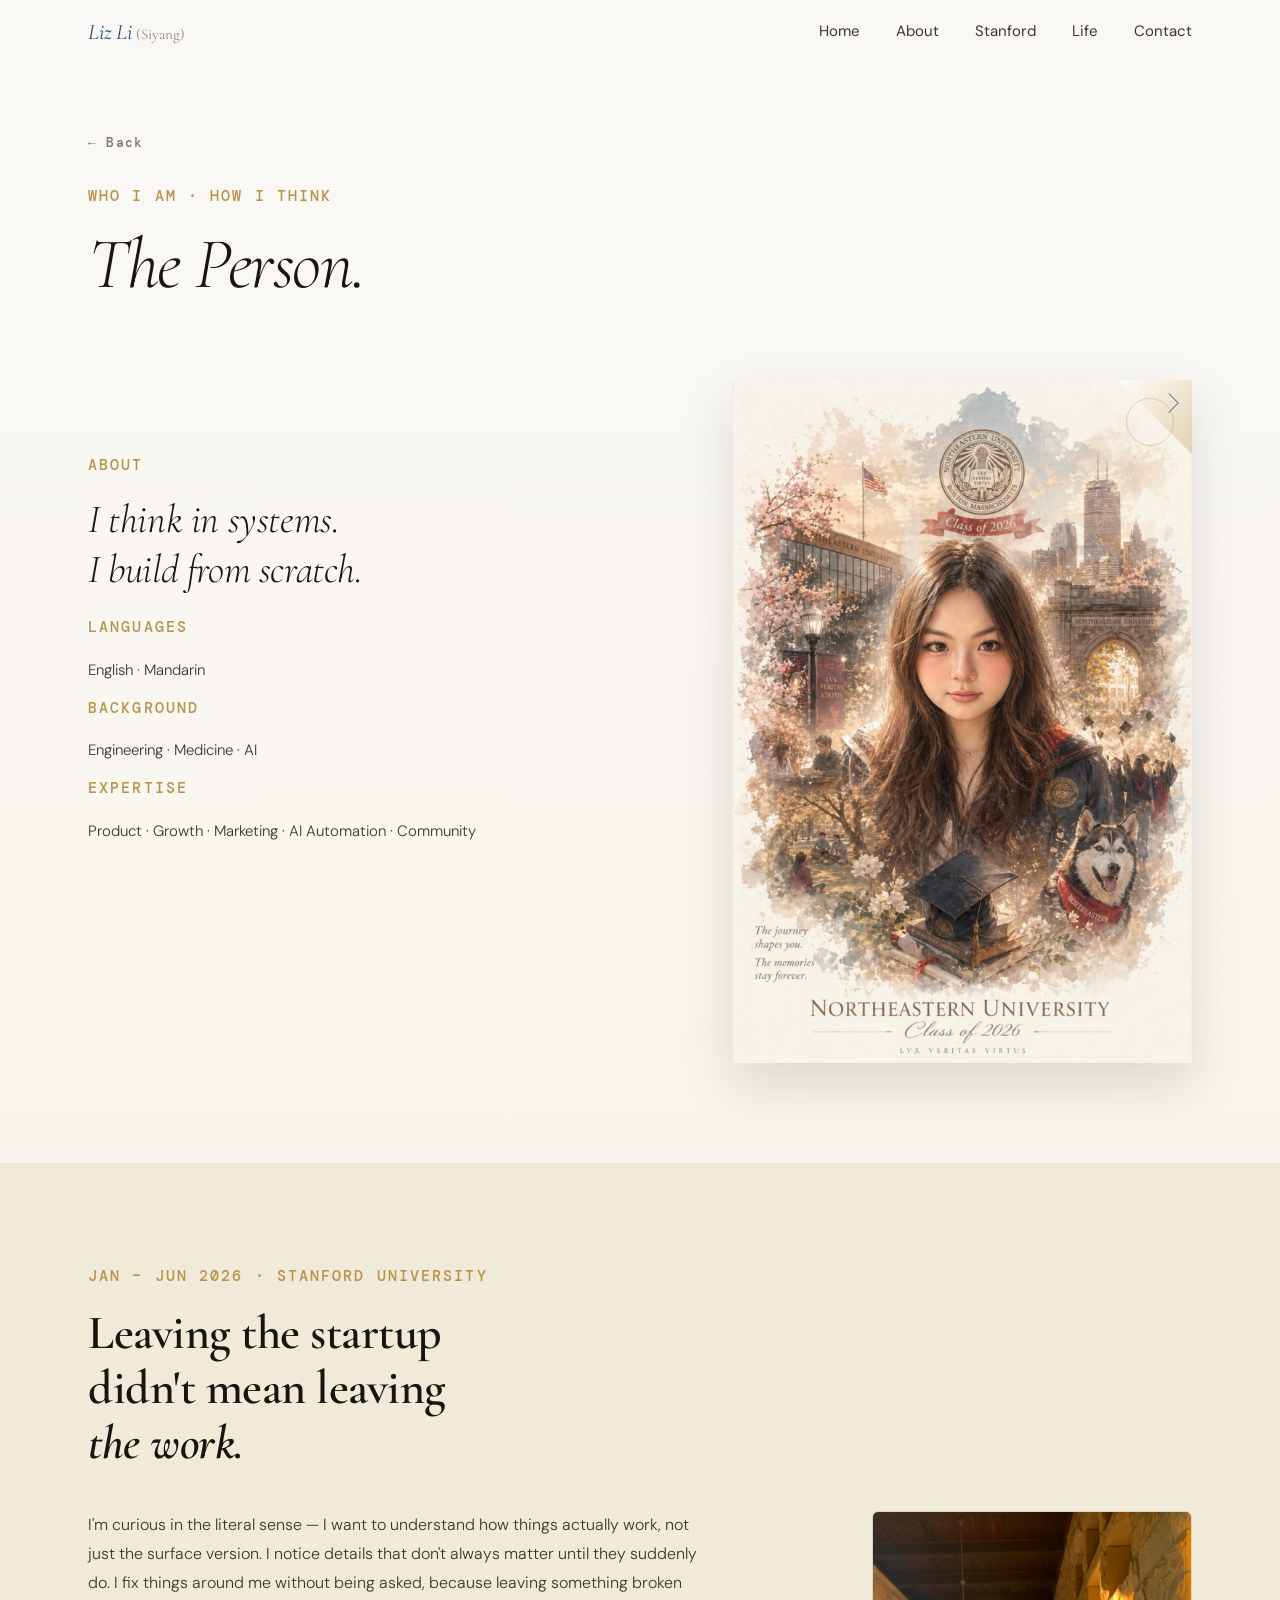
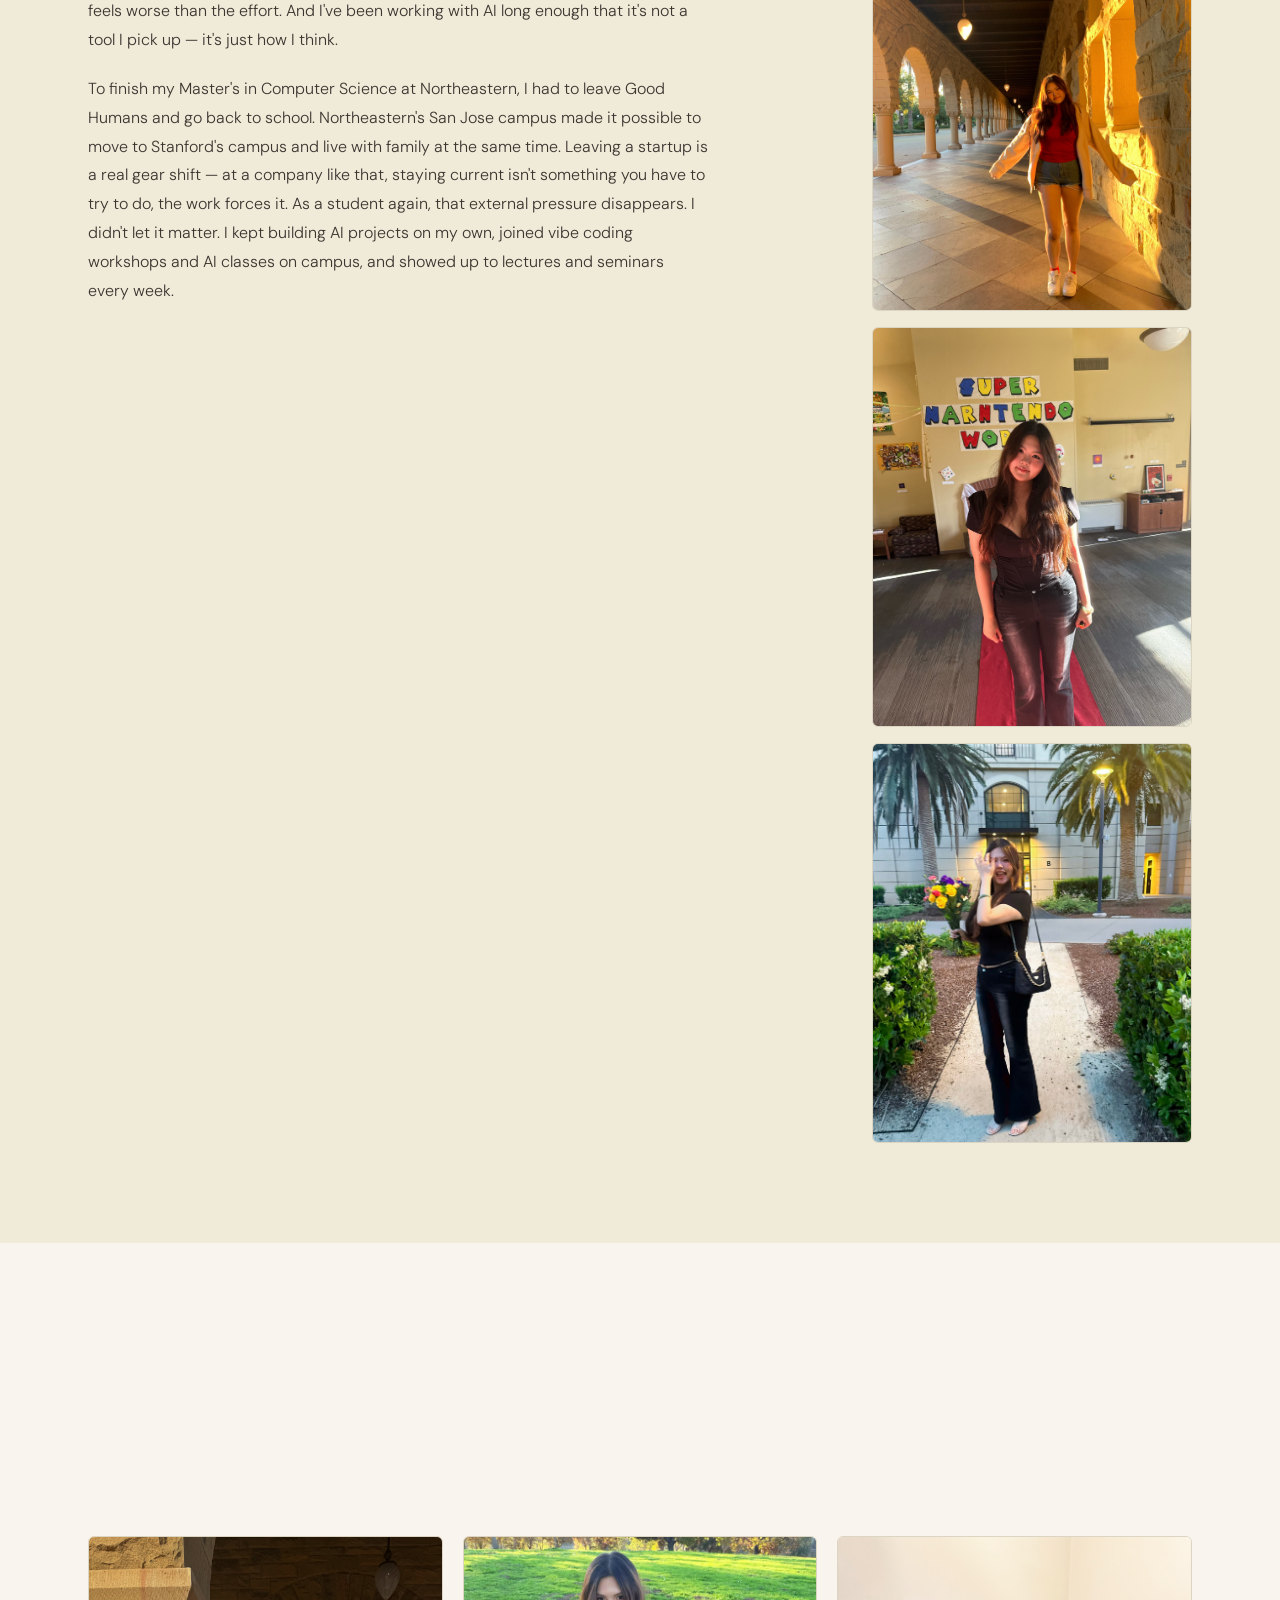
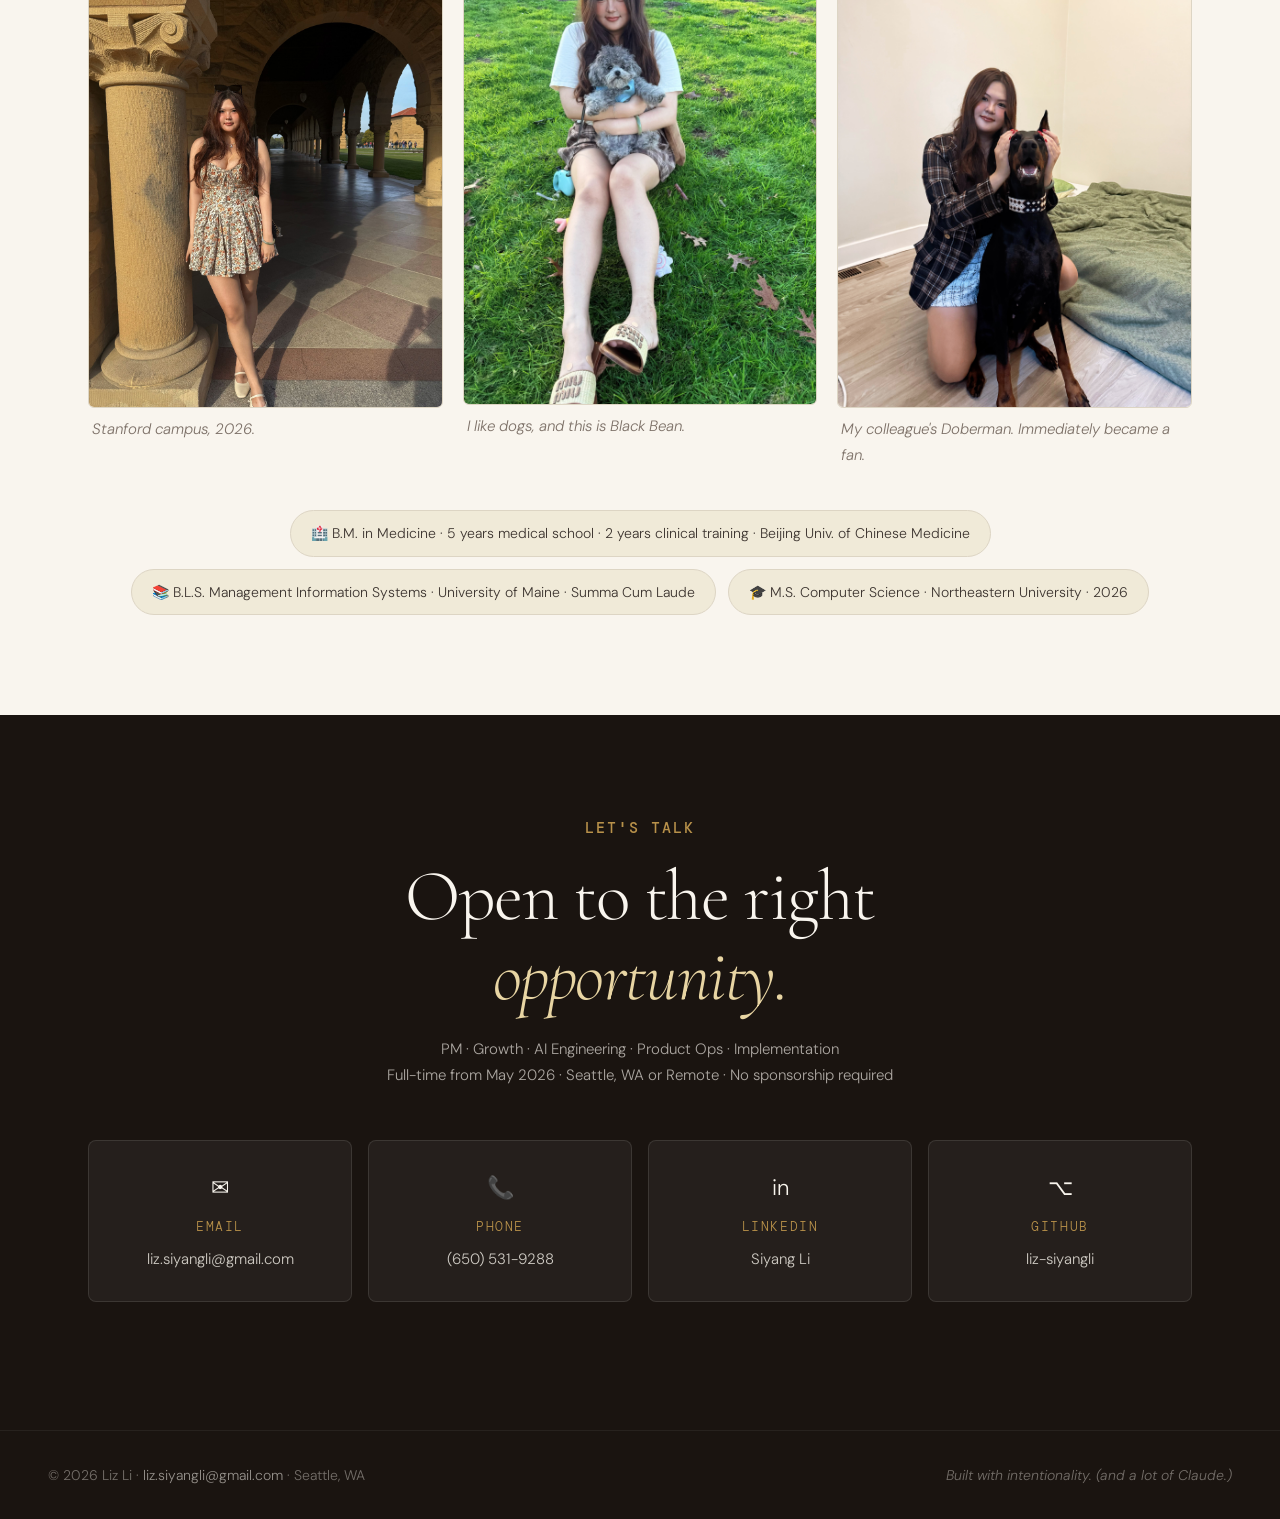
==== commit 85d8a1bd: "Update personal site visuals and interactions" ====
--- a/identity.html
+++ b/identity.html
@@ -7,7 +7,7 @@
   <link rel="preconnect" href="https://fonts.googleapis.com">
   <link rel="preconnect" href="https://fonts.gstatic.com" crossorigin>
   <link href="https://fonts.googleapis.com/css2?family=Cormorant+Garamond:ital,wght@0,300;0,400;0,600;0,700;1,300;1,400;1,600&family=DM+Sans:wght@300;400;500&family=DM+Mono:wght@400;500&display=swap" rel="stylesheet">
-  <link rel="stylesheet" href="style.css">
+  <link rel="stylesheet" href="style.css?v=person-poster-full">
 </head>
 <body>
 
@@ -38,14 +38,14 @@
   <!-- SUBPAGE HEADER -->
   <section class="subpage-header bg-about">
     <div class="section-inner subpage-header-inner">
-      <a href="index.html" class="subpage-back">← Back</a>
+      <a href="./index.html" class="subpage-back">← Back</a>
       <p class="label">Who I Am · How I Think</p>
       <h1 class="subpage-title">The Person.</h1>
     </div>
   </section>
 
   <!-- ABOUT -->
-  <section id="about" class="bg-about">
+  <section id="about" class="bg-about person-about-section">
     <div class="section-inner">
       <div class="about-grid">
         <div class="about-text">
@@ -65,39 +65,28 @@
               <p>Product · Growth · Marketing · AI Automation · Community</p>
             </div>
           </div>
-          <button class="about-read-btn reveal" id="aboutReadBtn" aria-expanded="false">
-            Read more <span class="about-read-arrow">↓</span>
-          </button>
-          <div class="about-body-wrap" id="aboutBodyWrap">
-            <p class="body-text">
-              I was the first employee at Good Humans — an AI hardware startup that went from
-              accelerator to seed funding in under six months. With no playbook and no team,
-              I built the company's marketing engine, operations infrastructure, and growth
-              systems entirely from scratch. I replaced entire categories of repetitive work
-              with AI agents, LLM pipelines, and custom internal tooling — shipped two
-              consumer features end-to-end, ran 500+ user surveys and interviews, and grew a community
-              of 3,500+, all while the role was still being defined around me.
-            </p>
-            <p class="body-text">
-              Before tech, I spent five years at Beijing University of Chinese Medicine —
-              including two years of clinical training at one of the best hospitals in China.
-              That kind of training instills things that don't show up on a résumé: scientific
-              rigor, a high tolerance for pressure without shortcuts, and the discipline to
-              document, verify, and iterate. I went on to earn a Bachelor's degree with a focus on
-              Management Information Systems, then an M.S. in Computer Science from
-              Northeastern University. The cross-disciplinary background isn't a detour —
-              it's the reason I think more carefully about systems, and move faster when it
-              matters.
-            </p>
-            <p class="body-text">
-              The things I've learned to trust: constraints force clarity. Urgency reveals
-              character. And the most useful work usually starts before anyone's written a
-              job description.
-            </p>
-          </div>
-        </div>
-        <div class="about-photo-col">
-          <img src="assets/images/BDCDB87C-CF62-4EA3-851F-842F9DF94971.JPG" alt="Liz Li graduation portrait" class="about-img reveal">
+        </div>
+        <div class="about-photo-col about-art-col">
+          <div class="portrait-stage reveal" id="portraitStage">
+            <button class="portrait-card" id="portraitCard" type="button" aria-expanded="false" aria-label="Open portrait story">
+              <span class="portrait-card-inner">
+                <span class="portrait-face portrait-front">
+                  <img src="assets/images/person-graduation-poster.jpg?v=2" alt="Illustrated portrait celebrating Liz Li's Northeastern University journey" class="about-art-img">
+                  <span class="portrait-corner" aria-hidden="true"></span>
+                  <span class="portrait-glow-ring" aria-hidden="true"></span>
+                </span>
+                <span class="portrait-face portrait-back">
+                  <span class="label">About Me</span>
+                  <span class="portrait-story-copy">
+                    <span>I was the first employee at Good Humans — an AI hardware startup that went from accelerator to seed funding in under six months. With no playbook and no team, I built the company's marketing engine, operations infrastructure, and growth systems entirely from scratch.</span>
+                    <span>I replaced entire categories of repetitive work with AI agents, LLM pipelines, and custom internal tooling — shipped two consumer features end-to-end, ran 500+ user surveys and interviews, and grew a community of 3,500+, all while the role was still being defined around me.</span>
+                    <span>Before tech, I spent five years at Beijing University of Chinese Medicine, including two years of clinical training. That cross-disciplinary background isn't a detour — it's the reason I think carefully about systems, and move faster when it matters.</span>
+                  </span>
+                  <span class="portrait-close-hint">Click again to close</span>
+                </span>
+              </span>
+            </button>
+          </div>
         </div>
       </div>
     </div>
@@ -269,15 +258,28 @@
 
   <script src="script.js"></script>
   <script>
-    // About expand/collapse
-    const aboutBtn = document.getElementById('aboutReadBtn');
-    const aboutWrap = document.getElementById('aboutBodyWrap');
-    if (aboutBtn && aboutWrap) {
-      aboutBtn.addEventListener('click', () => {
-        const open = aboutWrap.classList.toggle('open');
-        aboutBtn.setAttribute('aria-expanded', open);
-        aboutBtn.querySelector('.about-read-arrow').style.transform = open ? 'rotate(180deg)' : '';
-        aboutBtn.childNodes[0].textContent = open ? 'Read less ' : 'Read more ';
+    const portraitStage = document.getElementById('portraitStage');
+    const portraitCard = document.getElementById('portraitCard');
+    if (portraitStage && portraitCard) {
+      const closePortrait = () => {
+        portraitStage.classList.remove('expanded');
+        portraitCard.setAttribute('aria-expanded', 'false');
+      };
+      const openPortrait = () => {
+        portraitStage.classList.add('expanded');
+        portraitCard.setAttribute('aria-expanded', 'true');
+      };
+      portraitCard.addEventListener('click', () => {
+        if (portraitStage.classList.contains('expanded')) {
+          closePortrait();
+        } else {
+          openPortrait();
+        }
+      });
+      document.addEventListener('keydown', event => {
+        if (event.key === 'Escape' && portraitStage.classList.contains('expanded')) {
+          closePortrait();
+        }
       });
     }
 
--- a/style.css
+++ b/style.css
@@ -393,7 +393,10 @@
   background: linear-gradient(155deg, #2a1a0e 0%, #1A1410 60%, #0d0a08 100%);
 }
 .door-bg-identity {
-  background: linear-gradient(155deg, #1F4E79 0%, #102840 55%, #07192b 100%);
+  background-image:
+    linear-gradient(155deg, rgba(31,78,121,0.10), rgba(7,25,43,0.18)),
+    url('assets/images/the-person.png');
+  background-position: center;
 }
 
 /* Bottom scrim for text legibility */
@@ -500,7 +503,6 @@
   letter-spacing: -0.02em;
   margin-top: 8px;
 }
-
 /* Responsive */
 @media (max-width: 767px) {
   .doors-section {
@@ -528,7 +530,7 @@
    ============================================================ */
 .about-grid {
   display: grid;
-  grid-template-columns: 1fr 380px;
+  grid-template-columns: 1fr 460px;
   gap: 80px;
   align-items: start;
 }
@@ -547,6 +549,165 @@
   margin-bottom: 8px;
 }
 
+.about-art-col {
+  margin-top: -72px;
+}
+
+.person-about-section {
+  background:
+    linear-gradient(180deg, #FAF8F4 0%, var(--cream) 100%);
+}
+
+.portrait-stage {
+  width: min(100%, 460px);
+}
+.portrait-card {
+  width: min(100%, 460px);
+  cursor: pointer;
+  display: block;
+  border: none;
+  padding: 0;
+  background: rgba(255,255,255,0.28);
+  perspective: 1400px;
+  transition: transform 0.38s ease;
+}
+.portrait-card:hover {
+  transform: translateY(-4px) scale(1.01);
+}
+.portrait-card:focus-visible {
+  outline: 2px solid var(--gold);
+  outline-offset: 8px;
+}
+.portrait-card-inner {
+  position: relative;
+  display: block;
+  aspect-ratio: 1266 / 1880;
+  min-height: 0;
+  transform-style: preserve-3d;
+  transition: transform 0.72s cubic-bezier(0.2, 0.7, 0.2, 1);
+}
+.portrait-face {
+  position: absolute;
+  inset: 0;
+  display: block;
+  overflow: hidden;
+  border: 1px solid rgba(184,145,74,0.28);
+  background: var(--cream);
+  box-shadow: 0 22px 50px rgba(26,20,16,0.13);
+  backface-visibility: hidden;
+}
+.portrait-front {
+  z-index: 2;
+  border: none;
+  background: transparent;
+}
+.portrait-front::after {
+  content: '';
+  position: absolute;
+  inset: 0;
+  background:
+    radial-gradient(circle at 82% 13%, rgba(255,255,255,0.38), transparent 18%),
+    linear-gradient(145deg, transparent 70%, rgba(184,145,74,0.16) 100%);
+  opacity: 0;
+  transition: opacity 0.3s ease;
+  pointer-events: none;
+}
+.portrait-card:hover .portrait-front::after,
+.portrait-card:focus-visible .portrait-front::after {
+  opacity: 1;
+}
+.portrait-back {
+  transform: rotateY(180deg);
+  padding: 38px;
+  overflow-y: auto;
+  text-align: left;
+}
+.about-art-img {
+  width: 100%;
+  height: auto;
+  object-fit: contain;
+  object-position: center;
+  display: block;
+}
+.portrait-corner {
+  position: absolute;
+  top: 0;
+  right: 0;
+  width: 74px;
+  height: 74px;
+  background:
+    linear-gradient(135deg, rgba(255,255,255,0.94) 0%, rgba(239,228,208,0.92) 48%, rgba(184,145,74,0.36) 100%);
+  clip-path: polygon(100% 0, 0 0, 100% 100%);
+  box-shadow: -12px 12px 24px rgba(26,20,16,0.18);
+  opacity: 0.92;
+  transform-origin: top right;
+  transition: transform 0.32s ease, opacity 0.32s ease;
+  pointer-events: none;
+}
+.portrait-corner::after {
+  content: '';
+  position: absolute;
+  right: 16px;
+  top: 16px;
+  width: 14px;
+  height: 14px;
+  border-top: 1px solid rgba(31,78,121,0.72);
+  border-right: 1px solid rgba(31,78,121,0.72);
+  transform: rotate(45deg);
+}
+.portrait-glow-ring {
+  position: absolute;
+  right: 18px;
+  top: 18px;
+  width: 48px;
+  height: 48px;
+  border: 1px solid rgba(184,145,74,0.55);
+  border-radius: 50%;
+  opacity: 0.64;
+  animation: portraitPulse 2.4s ease-in-out infinite;
+  pointer-events: none;
+}
+.portrait-card:hover .portrait-corner,
+.portrait-card:focus-visible .portrait-corner {
+  opacity: 1;
+  transform: scale(1.08);
+}
+.portrait-card:hover .portrait-glow-ring,
+.portrait-card:focus-visible .portrait-glow-ring {
+  opacity: 0.96;
+}
+@keyframes portraitPulse {
+  0%, 100% { transform: scale(0.92); opacity: 0.32; }
+  50% { transform: scale(1.1); opacity: 0.75; }
+}
+.portrait-story-copy {
+  display: grid;
+  gap: 16px;
+}
+.portrait-story-copy span {
+  display: block;
+  font-size: 15px;
+  font-weight: 300;
+  line-height: 1.78;
+  color: var(--body);
+}
+.portrait-close-hint {
+  display: inline-block;
+  margin-top: 24px;
+  font-family: var(--font-mono);
+  font-size: 11px;
+  font-weight: 500;
+  letter-spacing: 0.13em;
+  text-transform: uppercase;
+  color: var(--gold);
+}
+.portrait-stage.expanded .portrait-card-inner {
+  transform: rotateY(180deg);
+}
+.portrait-stage.expanded .portrait-face {
+  box-shadow: 0 36px 100px rgba(10,6,4,0.34);
+}
+
 .about-details { display: flex; flex-direction: column; gap: 10px; }
 .about-detail-block p {
   font-size: 15px;
@@ -593,17 +754,26 @@
   color: var(--muted);
 }
 .exp-product-link {
-  display: inline-block;
-  margin-top: 8px;
-  font-family: var(--font-mono);
-  font-size: 13px;
+  display: inline-flex;
+  align-items: center;
+  width: fit-content;
+  margin-top: 14px;
+  padding: 8px 12px;
+  border: 1px solid rgba(184,145,74,0.38);
+  background: rgba(184,145,74,0.07);
+  font-family: var(--font-mono);
+  font-size: 12px;
   font-weight: 500;
-  letter-spacing: 0.08em;
+  letter-spacing: 0.10em;
+  text-transform: uppercase;
   color: var(--gold);
-  border-bottom: 1px solid rgba(184,145,74,0.4);
-  transition: border-color 0.2s;
-}
-.exp-product-link:hover { border-color: var(--gold); }
+  transition: transform 0.22s ease, border-color 0.22s ease, background 0.22s ease;
+}
+.exp-product-link:hover {
+  transform: translateY(-1px);
+  border-color: var(--gold);
+  background: rgba(184,145,74,0.13);
+}
 .exp-date {
   font-family: var(--font-mono);
   font-size: 13px;
@@ -1039,23 +1209,56 @@
   object-fit: cover;
 }
 .story-screenshots-row {
-  margin-top: 32px;
+  margin-top: 34px;
+  margin-bottom: 28px;
   display: flex;
   flex-direction: column;
   gap: 14px;
 }
 .story-screenshots-header { margin-bottom: 4px; }
 .story-link {
-  color: var(--gold);
-  border-bottom: 1px solid rgba(184,145,74,0.4);
+  display: inline-flex;
+  align-items: center;
+  margin-left: 8px;
+  padding: 5px 9px;
+  border: 1px solid rgba(184,145,74,0.38);
+  background: rgba(184,145,74,0.08);
+  color: var(--gold-light);
   font-style: normal;
-  transition: border-color 0.2s;
-}
-.story-link:hover { border-color: var(--gold); }
+  transition: transform 0.22s ease, border-color 0.22s ease, background 0.22s ease;
+}
+.story-link:hover {
+  transform: translateY(-1px);
+  border-color: var(--gold);
+  background: rgba(184,145,74,0.16);
+}
 .story-screenshots-grid {
   display: grid;
   grid-template-columns: repeat(3, 1fr);
   gap: 16px;
+}
+.content-results-summary {
+  margin-top: 8px;
+  border-left: 1px solid rgba(184,145,74,0.48);
+  background: rgba(255,255,255,0.035);
+  padding: 22px 26px;
+  max-width: 900px;
+}
+.content-results-kicker {
+  font-family: var(--font-mono);
+  font-size: 12px;
+  font-weight: 500;
+  letter-spacing: 0.14em;
+  text-transform: uppercase;
+  color: var(--gold);
+  margin-bottom: 10px;
+}
+.content-results-summary p:last-child {
+  font-size: clamp(17px, 1.8vw, 22px);
+  font-weight: 300;
+  line-height: 1.75;
+  color: rgba(249,245,238,0.78);
+  max-width: 840px;
 }
 
 /* ============================================================
@@ -1187,6 +1390,7 @@
   background: rgba(255,255,255,0.06);
   border-radius: 8px;
   overflow: hidden;
+  margin-top: 44px;
   margin-bottom: 40px;
 }
 
@@ -1259,11 +1463,140 @@
   line-height: 1.5;
 }
 
+.field-note-card {
+  min-height: 420px;
+}
+
+.field-note-trigger {
+  align-self: flex-start;
+  margin-top: auto;
+  border: 1px solid rgba(184,145,74,0.42);
+  background: rgba(184,145,74,0.08);
+  color: var(--gold-light);
+  padding: 12px 16px;
+  font-family: var(--font-mono);
+  font-size: 12px;
+  font-weight: 500;
+  letter-spacing: 0.12em;
+  text-transform: uppercase;
+  cursor: pointer;
+  transition: transform 0.22s ease, border-color 0.22s ease, background 0.22s ease;
+}
+
+.field-note-trigger:hover,
+.field-note-trigger:focus-visible {
+  transform: translateY(-2px);
+  border-color: rgba(184,145,74,0.78);
+  background: rgba(184,145,74,0.16);
+  outline: none;
+}
+
+body.field-note-open {
+  overflow: hidden;
+}
+
+.field-note-overlay {
+  position: fixed;
+  inset: 0;
+  z-index: 120;
+  display: flex;
+  align-items: center;
+  justify-content: center;
+  padding: 32px;
+  opacity: 0;
+  pointer-events: none;
+  transition: opacity 0.24s ease;
+}
+
+.field-note-overlay.open {
+  opacity: 1;
+  pointer-events: auto;
+}
+
+.field-note-scrim {
+  position: absolute;
+  inset: 0;
+  border: 0;
+  background: rgba(17,14,12,0.72);
+  backdrop-filter: blur(12px);
+  cursor: pointer;
+}
+
+.field-note-panel {
+  position: relative;
+  width: min(920px, 100%);
+  max-height: min(78vh, 760px);
+  overflow: auto;
+  border: 1px solid rgba(184,145,74,0.34);
+  background:
+    linear-gradient(135deg, rgba(249,245,238,0.98), rgba(239,228,208,0.96)),
+    var(--cream);
+  box-shadow: 0 28px 90px rgba(0,0,0,0.34);
+  padding: clamp(34px, 5vw, 64px);
+  transform: translateY(18px) scale(0.97);
+  transition: transform 0.28s ease;
+}
+
+.field-note-overlay.open .field-note-panel {
+  transform: translateY(0) scale(1);
+}
+
+.field-note-close {
+  position: absolute;
+  top: 20px;
+  right: 20px;
+  border: 1px solid rgba(35,44,62,0.18);
+  background: transparent;
+  color: var(--navy);
+  padding: 9px 12px;
+  font-family: var(--font-mono);
+  font-size: 11px;
+  font-weight: 500;
+  letter-spacing: 0.12em;
+  text-transform: uppercase;
+  cursor: pointer;
+}
+
+.field-note-close:hover,
+.field-note-close:focus-visible {
+  border-color: rgba(35,44,62,0.42);
+  outline: none;
+}
+
+.field-note-title {
+  max-width: 780px;
+  margin: 14px 0 30px;
+  font-family: var(--font-display);
+  font-style: italic;
+  font-weight: 300;
+  font-size: clamp(34px, 5vw, 58px);
+  line-height: 1.04;
+  color: var(--navy);
+  letter-spacing: -0.01em;
+}
+
+.field-note-body {
+  max-width: 720px;
+}
+
+.field-note-body p {
+  font-size: clamp(17px, 1.55vw, 20px);
+  font-weight: 300;
+  line-height: 1.9;
+  color: rgba(28,26,23,0.78);
+  margin-bottom: 22px;
+}
+
 /* Media row */
 .story-media-row {
   display: grid;
   grid-template-columns: 1fr 1fr;
   gap: 20px;
+}
+
+.results-media-row {
+  margin-top: 26px;
+  margin-bottom: 8px;
 }
 
 .story-media-block { display: flex; flex-direction: column; gap: 12px; }
@@ -1372,7 +1705,7 @@
     gap: 60px;
   }
   .about-grid {
-    grid-template-columns: 1fr 300px;
+    grid-template-columns: 1fr 360px;
     gap: 60px;
   }
   .about-photo-col { margin-top: 0; }
@@ -1438,6 +1771,17 @@
   }
   .about-photo-col { order: -1; margin-top: 0; }
   .about-img { height: auto; object-position: center top; margin-bottom: 12px; }
+  .about-art-col { order: -1; }
+  .portrait-stage,
+  .portrait-card {
+    width: min(100%, 390px);
+    margin: 0 auto;
+  }
+  .about-art-img { height: auto; }
+  .portrait-card-inner { min-height: 0; }
+  .portrait-back {
+    padding: 30px 26px;
+  }
   .body-text { max-width: 100%; }
 
   /* Experience grid: 1 col */
@@ -1454,6 +1798,9 @@
   /* Stories: 1 col */
   .stories-grid { grid-template-columns: 1fr; }
   .story-card { padding: 32px 24px; }
+  .field-note-card { min-height: 360px; }
+  .field-note-overlay { padding: 18px; }
+  .field-note-panel { max-height: 82vh; }
   .story-media-row { grid-template-columns: 1fr; }
 
   /* Projects: 1 col */
@@ -1523,46 +1870,7 @@
 }
 
 /* ============================================================
-   STORY ACCORDION
-   ============================================================ */
-.story-body-wrap {
-  overflow: hidden;
-  max-height: 0;
-  transition: max-height 0.6s cubic-bezier(0.25, 0.46, 0.45, 0.94);
-}
-.story-body-wrap.open { max-height: 2400px; }
-
-.story-expand-btn {
-  display: inline-flex;
-  align-items: center;
-  gap: 8px;
-  background: none;
-  border: 1px solid rgba(255,255,255,0.15);
-  color: rgba(249,245,238,0.6);
-  font-family: var(--font-mono);
-  font-size: 12px;
-  font-weight: 500;
-  letter-spacing: 0.12em;
-  text-transform: uppercase;
-  padding: 9px 16px;
-  border-radius: 4px;
-  cursor: pointer;
-  margin-top: 20px;
-  transition: color 0.22s, border-color 0.22s;
-}
-.story-expand-btn:hover,
-.story-expand-btn[aria-expanded="true"] {
-  color: var(--gold);
-  border-color: rgba(184,145,74,0.45);
-}
-.story-expand-arrow {
-  display: inline-block;
-  transition: transform 0.35s ease;
-}
-.story-expand-btn[aria-expanded="true"] .story-expand-arrow { transform: rotate(180deg); }
-
-/* ============================================================
-   ABOUT HOOK + COLLAPSE (identity page)
+   ABOUT HOOK (identity page)
    ============================================================ */
 .about-hook-quote {
   font-family: var(--font-display);
@@ -1573,35 +1881,6 @@
   line-height: 1.25;
   letter-spacing: -0.01em;
   margin-bottom: 20px;
-}
-.about-body-wrap {
-  overflow: hidden;
-  max-height: 0;
-  transition: max-height 0.6s cubic-bezier(0.25, 0.46, 0.45, 0.94);
-}
-.about-body-wrap.open { max-height: 1600px; }
-.about-read-btn {
-  display: inline-flex;
-  align-items: center;
-  gap: 6px;
-  background: none;
-  border: none;
-  color: var(--gold);
-  font-family: var(--font-mono);
-  font-size: 12px;
-  font-weight: 500;
-  letter-spacing: 0.14em;
-  text-transform: uppercase;
-  padding: 0;
-  cursor: pointer;
-  margin-bottom: 8px;
-  opacity: 0.85;
-  transition: opacity 0.2s;
-}
-.about-read-btn:hover { opacity: 1; }
-.about-read-arrow {
-  display: inline-block;
-  transition: transform 0.35s ease;
 }
 
 /* ============================================================
@@ -1636,147 +1915,9 @@
   transition: transform 0.3s ease;
 }
 
-/* ============================================================
-   CUSTOM CURSOR
-   ============================================================ */
-html.has-cursor,
-html.has-cursor * { cursor: none !important; }
-
-.c-cursor {
-  position: fixed;
-  top: 0; left: 0;
-  width: 36px; height: 36px;
-  border: 1.5px solid var(--gold);
-  border-radius: 50%;
-  pointer-events: none;
-  z-index: 9998;
-  opacity: 0;
-  will-change: transform;
-  transform: translate(-50%, -50%);
-  transition: width 0.22s ease, height 0.22s ease,
-              background 0.22s ease, opacity 0.3s ease;
-}
-.c-cursor.visible { opacity: 1; }
-.c-cursor.hover {
-  width: 56px; height: 56px;
-  background: rgba(184,145,74,0.10);
-}
-.c-cursor-dot {
-  position: fixed;
-  top: 0; left: 0;
-  width: 5px; height: 5px;
-  background: var(--gold);
-  border-radius: 50%;
-  pointer-events: none;
-  z-index: 9999;
-  opacity: 0;
-  will-change: transform;
-  transform: translate(-50%, -50%);
-  transition: opacity 0.3s ease;
-}
-.c-cursor-dot.visible { opacity: 1; }
-
-/* Story modal */
-.story-modal-backdrop {
-  position: fixed;
-  inset: 0;
-  background: rgba(10,6,4,0.82);
-  backdrop-filter: blur(6px);
-  z-index: 300;
-  display: flex;
-  align-items: center;
-  justify-content: center;
-  opacity: 0;
-  pointer-events: none;
-  transition: opacity 0.3s ease;
-}
-.story-modal-backdrop.open {
-  opacity: 1;
-  pointer-events: all;
-}
-.story-modal {
-  background: var(--cream);
-  border-radius: 10px;
-  max-width: 680px;
-  width: calc(100% - 48px);
-  max-height: 84vh;
-  overflow-y: auto;
-  position: relative;
-  padding: 52px 52px 48px;
-  transform: translateY(20px);
-  transition: transform 0.3s ease;
-}
-.story-modal-backdrop.open .story-modal { transform: translateY(0); }
-
-.story-modal-close {
-  position: absolute;
-  top: 18px; right: 20px;
-  background: none;
-  border: none;
-  font-size: 20px;
-  color: var(--muted);
-  cursor: pointer;
-  padding: 6px 10px;
-  line-height: 1;
-  transition: color 0.2s;
-  border-radius: 4px;
-}
-.story-modal-close:hover { color: var(--ink); background: var(--cream-dark); }
-
-.story-modal-dateline {
-  font-family: var(--font-mono);
-  font-size: 12px;
-  font-weight: 500;
-  letter-spacing: 0.16em;
-  text-transform: uppercase;
-  color: var(--gold);
-  margin-bottom: 14px;
-}
-.story-modal-heading {
-  font-family: var(--font-display);
-  font-style: italic;
-  font-weight: 300;
-  font-size: clamp(22px, 2.8vw, 30px);
-  color: var(--ink);
-  line-height: 1.3;
-  letter-spacing: -0.01em;
-  margin-bottom: 28px;
-  padding-bottom: 20px;
-  border-bottom: 1px solid var(--border);
-}
-.story-modal-body p {
-  font-size: 15px;
-  font-weight: 300;
-  color: var(--body);
-  line-height: 1.85;
-  margin-bottom: 18px;
-}
-.story-modal-body p:last-child { margin-bottom: 0; }
-
 /* About details inline (left column) */
 .about-details-inline {
   margin-top: 16px;
   margin-bottom: 20px;
   gap: 12px;
 }
-
-@media (max-width: 767px) {
-  .story-modal { padding: 36px 24px 32px; }
-}
-
-/* ============================================================
-   PAGE TRANSITIONS
-   ============================================================ */
-body {
-  animation: pageIn 0.4s ease both;
-}
-@keyframes pageIn {
-  from { opacity: 0; transform: translateY(8px); }
-  to   { opacity: 1; transform: translateY(0); }
-}
-body.page-out {
-  animation: pageOut 0.28s ease both;
-}
-@keyframes pageOut {
-  to { opacity: 0; transform: translateY(-6px); }
-}
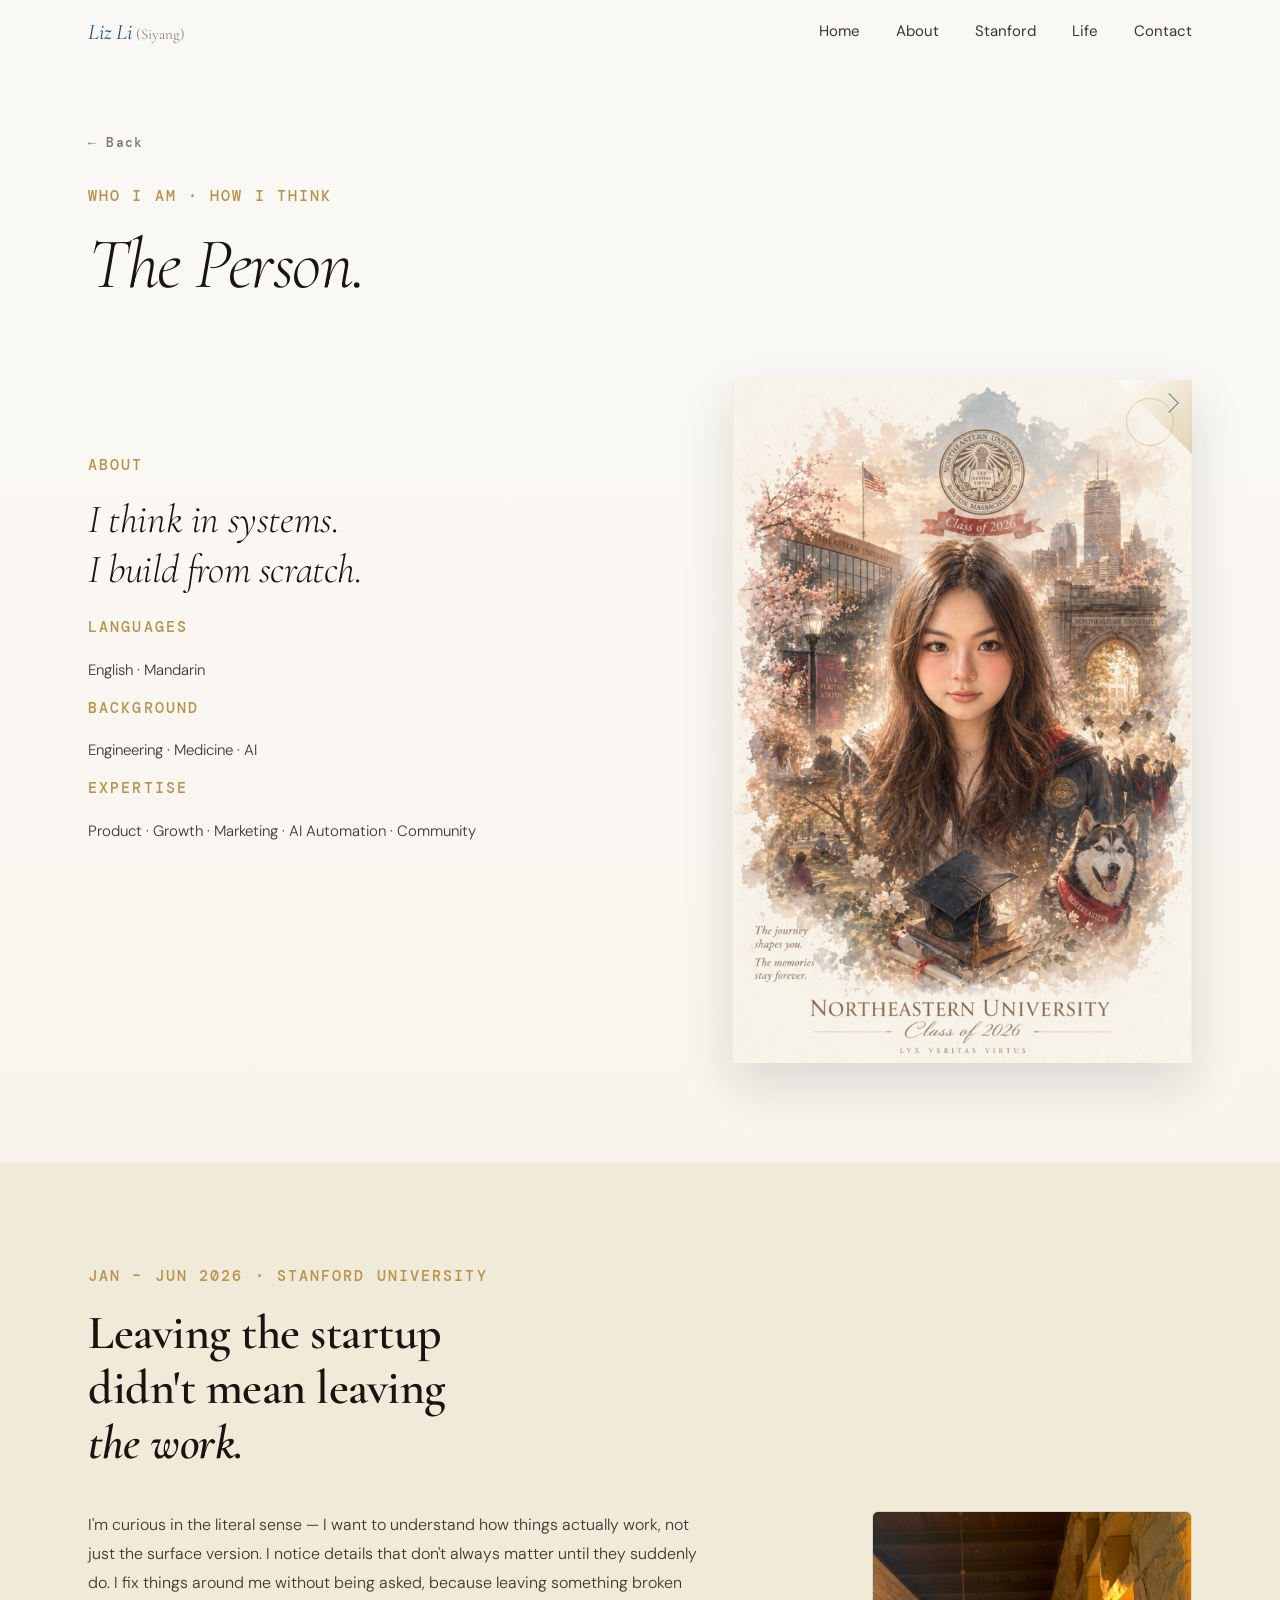
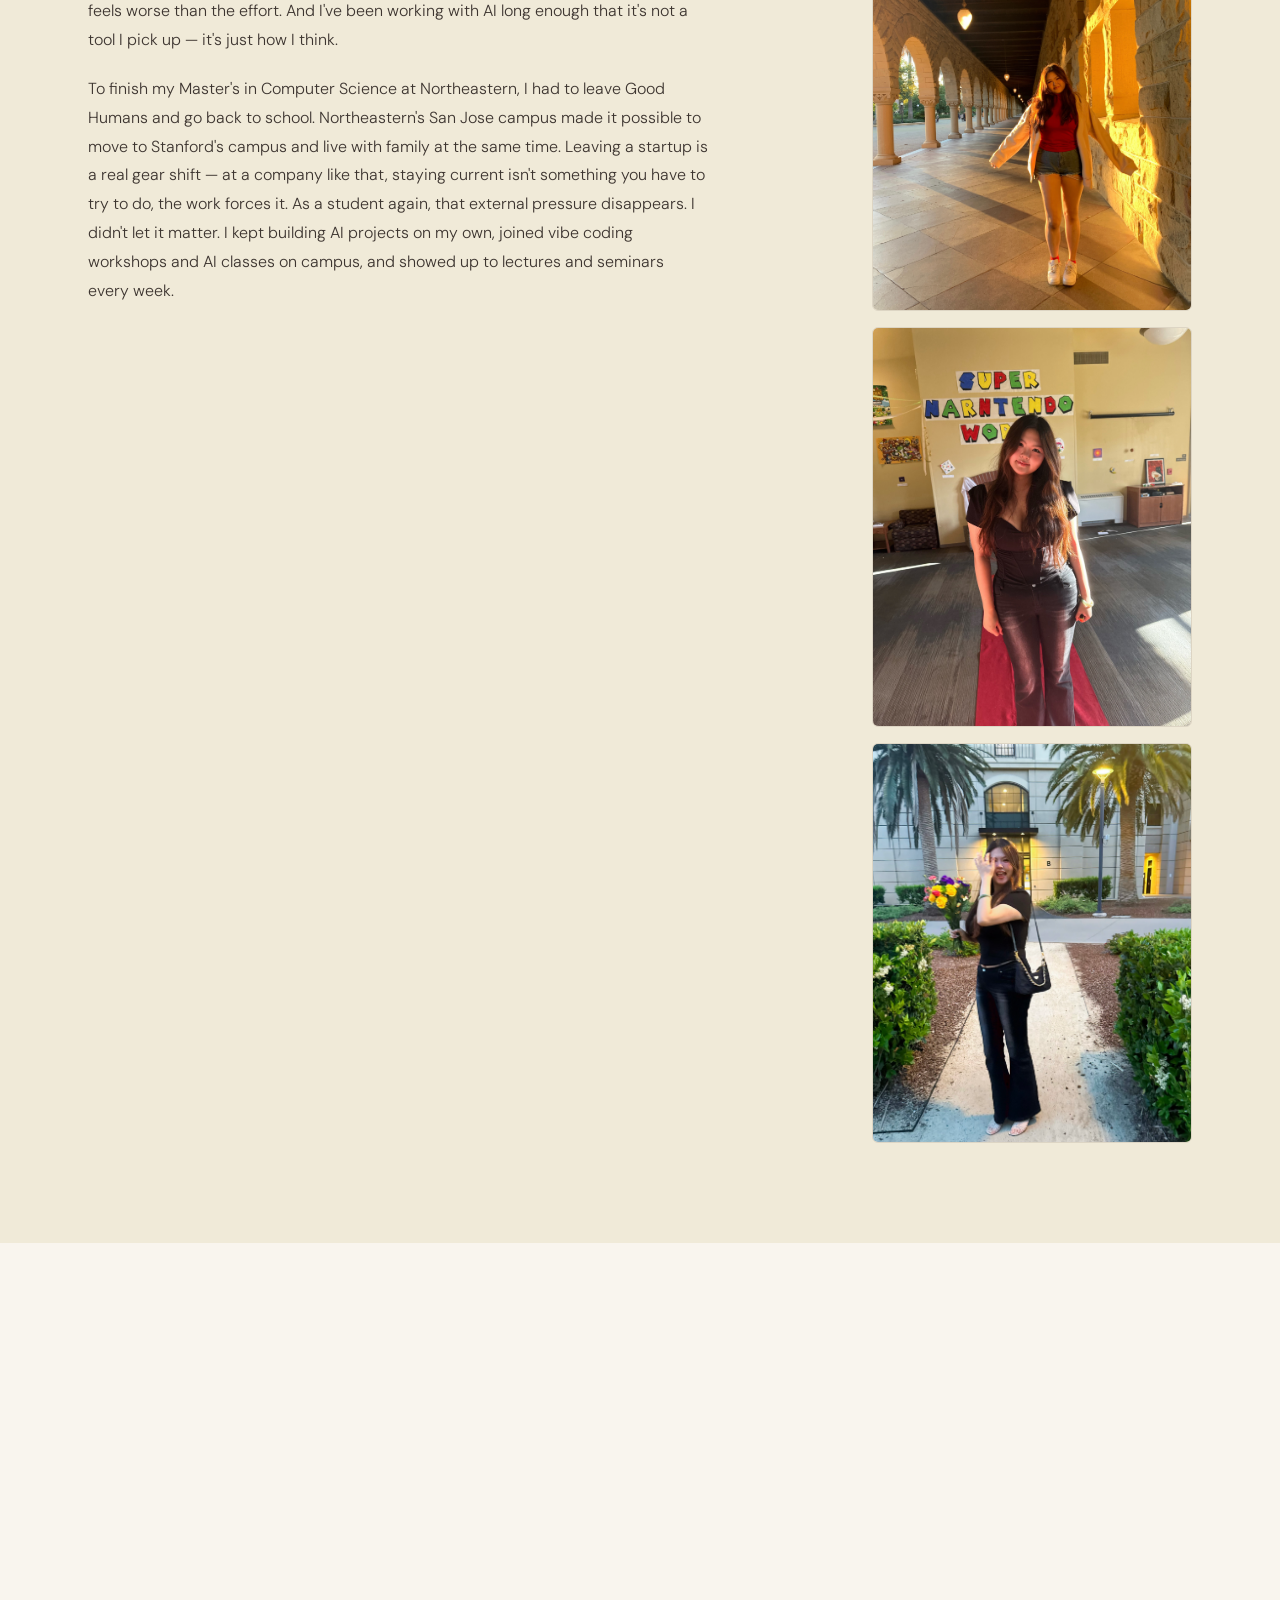
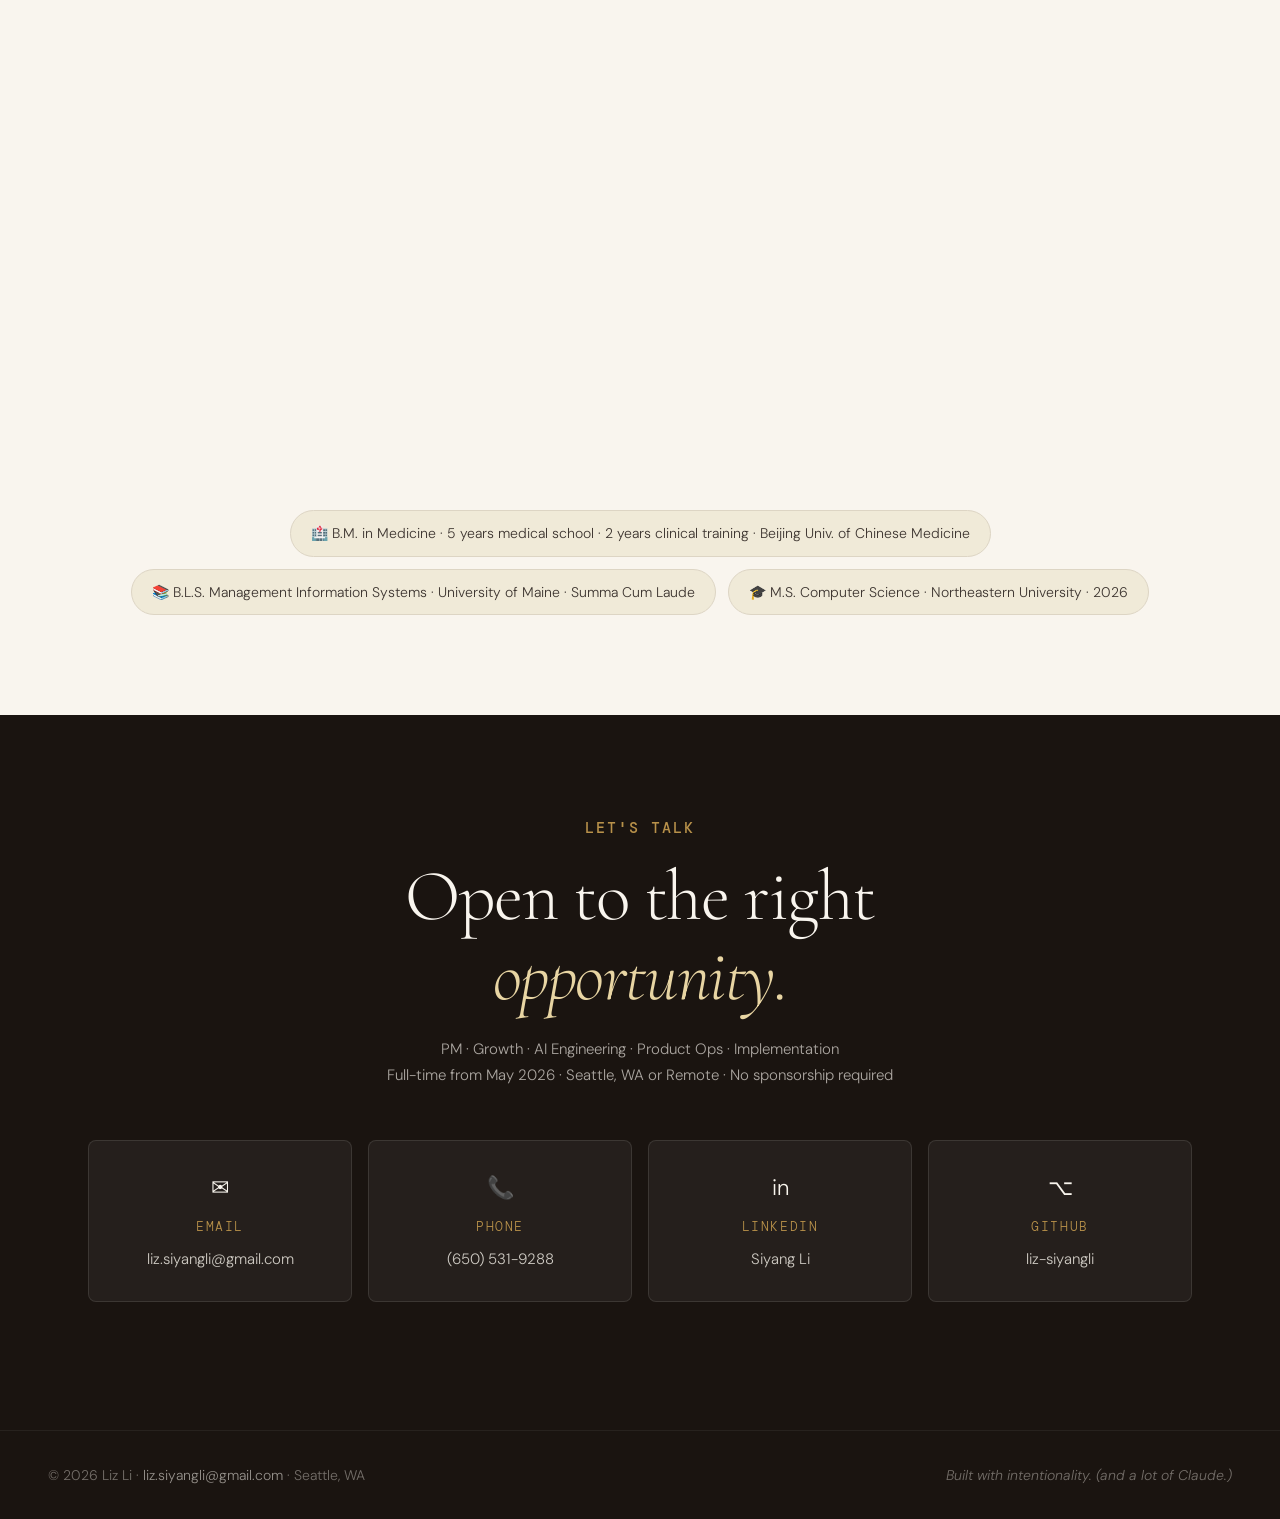
==== commit 651b8fe2: "Polish work metrics and person imagery" ====
--- a/identity.html
+++ b/identity.html
@@ -7,7 +7,7 @@
   <link rel="preconnect" href="https://fonts.googleapis.com">
   <link rel="preconnect" href="https://fonts.gstatic.com" crossorigin>
   <link href="https://fonts.googleapis.com/css2?family=Cormorant+Garamond:ital,wght@0,300;0,400;0,600;0,700;1,300;1,400;1,600&family=DM+Sans:wght@300;400;500&family=DM+Mono:wght@400;500&display=swap" rel="stylesheet">
-  <link rel="stylesheet" href="style.css?v=person-poster-full">
+  <link rel="stylesheet" href="style.css?v=work-person-polish-1">
 </head>
 <body>
 
@@ -173,10 +173,10 @@
         <div class="stanford-photos">
           <div class="stanford-photo-stack reveal">
             <div class="stanford-photo-frame">
-              <img src="assets/images/stf.JPG" alt="Liz at Stanford" class="stanford-photo-img">
+              <img src="assets/images/stf.JPG" alt="Liz at Stanford" class="stanford-photo-img stanford-photo-img-one">
             </div>
             <div class="stanford-photo-frame">
-              <img src="assets/images/stf pic.jpeg" alt="Liz at Stanford campus" class="stanford-photo-img">
+              <img src="assets/images/stf pic.jpeg" alt="Liz at Stanford campus" class="stanford-photo-img stanford-photo-img-two">
             </div>
             <div class="stanford-photo-frame">
               <img src="assets/images/stf pic2.jpeg" alt="Liz at Stanford campus" class="stanford-photo-img">
--- a/style.css
+++ b/style.css
@@ -388,14 +388,16 @@
   filter: brightness(0.8);
 }
 
-/* Placeholder gradients — replace with real photos later */
 .door-bg-story {
-  background: linear-gradient(155deg, #2a1a0e 0%, #1A1410 60%, #0d0a08 100%);
+  background-image:
+    linear-gradient(155deg, rgba(42,26,14,0.08), rgba(13,10,8,0.18)),
+    url('assets/images/door-work.png');
+  background-position: center;
 }
 .door-bg-identity {
   background-image:
-    linear-gradient(155deg, rgba(31,78,121,0.10), rgba(7,25,43,0.18)),
-    url('assets/images/the-person.png');
+    linear-gradient(155deg, rgba(31,78,121,0.08), rgba(7,25,43,0.16)),
+    url('assets/images/door-person.png');
   background-position: center;
 }
 
@@ -812,6 +814,14 @@
   color: var(--body);
   line-height: 1.7;
 }
+.metric {
+  color: var(--navy);
+  font-weight: 600;
+  text-decoration: underline;
+  text-decoration-color: rgba(184,145,74,0.55);
+  text-decoration-thickness: 2px;
+  text-underline-offset: 3px;
+}
 
 /* ============================================================
    PROJECTS
@@ -1207,6 +1217,7 @@
   border-radius: 6px;
   border: 1px solid rgba(255,255,255,0.10);
   object-fit: cover;
+  transition: transform 0.28s ease;
 }
 .story-screenshots-row {
   margin-top: 34px;
@@ -1237,6 +1248,61 @@
   grid-template-columns: repeat(3, 1fr);
   gap: 16px;
 }
+.screenshot-zoom {
+  position: relative;
+  display: block;
+  overflow: hidden;
+  border-radius: 6px;
+  cursor: zoom-in;
+}
+.screenshot-zoom::before {
+  content: 'View original';
+  position: absolute;
+  left: 12px;
+  bottom: 12px;
+  z-index: 2;
+  border: 1px solid rgba(184,145,74,0.56);
+  background: rgba(17,14,12,0.78);
+  color: var(--gold-light);
+  padding: 7px 9px;
+  font-family: var(--font-mono);
+  font-size: 10px;
+  font-weight: 500;
+  letter-spacing: 0.12em;
+  text-transform: uppercase;
+  opacity: 0.88;
+  transition: opacity 0.22s ease, transform 0.22s ease;
+}
+.screenshot-zoom::after {
+  content: '';
+  position: absolute;
+  right: 13px;
+  top: 13px;
+  z-index: 2;
+  width: 34px;
+  height: 34px;
+  border: 1px solid rgba(249,245,238,0.78);
+  border-radius: 50%;
+  box-shadow:
+    11px 11px 0 -9px rgba(249,245,238,0.9),
+    0 0 0 999px rgba(0,0,0,0.02);
+  background: rgba(17,14,12,0.28);
+  transition: transform 0.22s ease, background 0.22s ease;
+}
+.screenshot-zoom:hover .story-screenshot-img,
+.screenshot-zoom:focus-visible .story-screenshot-img {
+  transform: scale(1.04);
+}
+.screenshot-zoom:hover::before,
+.screenshot-zoom:focus-visible::before {
+  opacity: 1;
+  transform: translateY(-2px);
+}
+.screenshot-zoom:hover::after,
+.screenshot-zoom:focus-visible::after {
+  transform: scale(1.08);
+  background: rgba(184,145,74,0.22);
+}
 .content-results-summary {
   margin-top: 8px;
   border-left: 1px solid rgba(184,145,74,0.48);
@@ -1259,6 +1325,33 @@
   line-height: 1.75;
   color: rgba(249,245,238,0.78);
   max-width: 840px;
+}
+.pipeline-metrics {
+  display: grid;
+  grid-template-columns: repeat(4, minmax(0, 1fr));
+  gap: 10px;
+  margin: 18px 0 14px;
+}
+.pipeline-metrics span {
+  border: 1px solid rgba(184,145,74,0.30);
+  background: rgba(184,145,74,0.08);
+  padding: 12px 10px;
+  font-family: var(--font-mono);
+  font-size: 11px;
+  font-weight: 500;
+  letter-spacing: 0.08em;
+  text-transform: uppercase;
+  color: rgba(249,245,238,0.72);
+}
+.pipeline-metrics strong,
+.content-results-note strong {
+  color: var(--gold-light);
+  font-weight: 600;
+}
+.content-results-note {
+  font-size: 15px !important;
+  line-height: 1.65 !important;
+  color: rgba(249,245,238,0.66) !important;
 }
 
 /* ============================================================
@@ -1363,6 +1456,12 @@
   object-position: center top;
   display: block;
   transition: transform 0.3s;
+}
+.stanford-photo-img-one {
+  object-position: 62% 30%;
+}
+.stanford-photo-img-two {
+  object-position: 50% 20%;
 }
 .stanford-photo-frame:hover .stanford-photo-img { transform: scale(1.02); }
 
@@ -1802,6 +1901,7 @@
   .field-note-overlay { padding: 18px; }
   .field-note-panel { max-height: 82vh; }
   .story-media-row { grid-template-columns: 1fr; }
+  .pipeline-metrics { grid-template-columns: 1fr 1fr; }
 
   /* Projects: 1 col */
   .projects-grid { grid-template-columns: 1fr; }
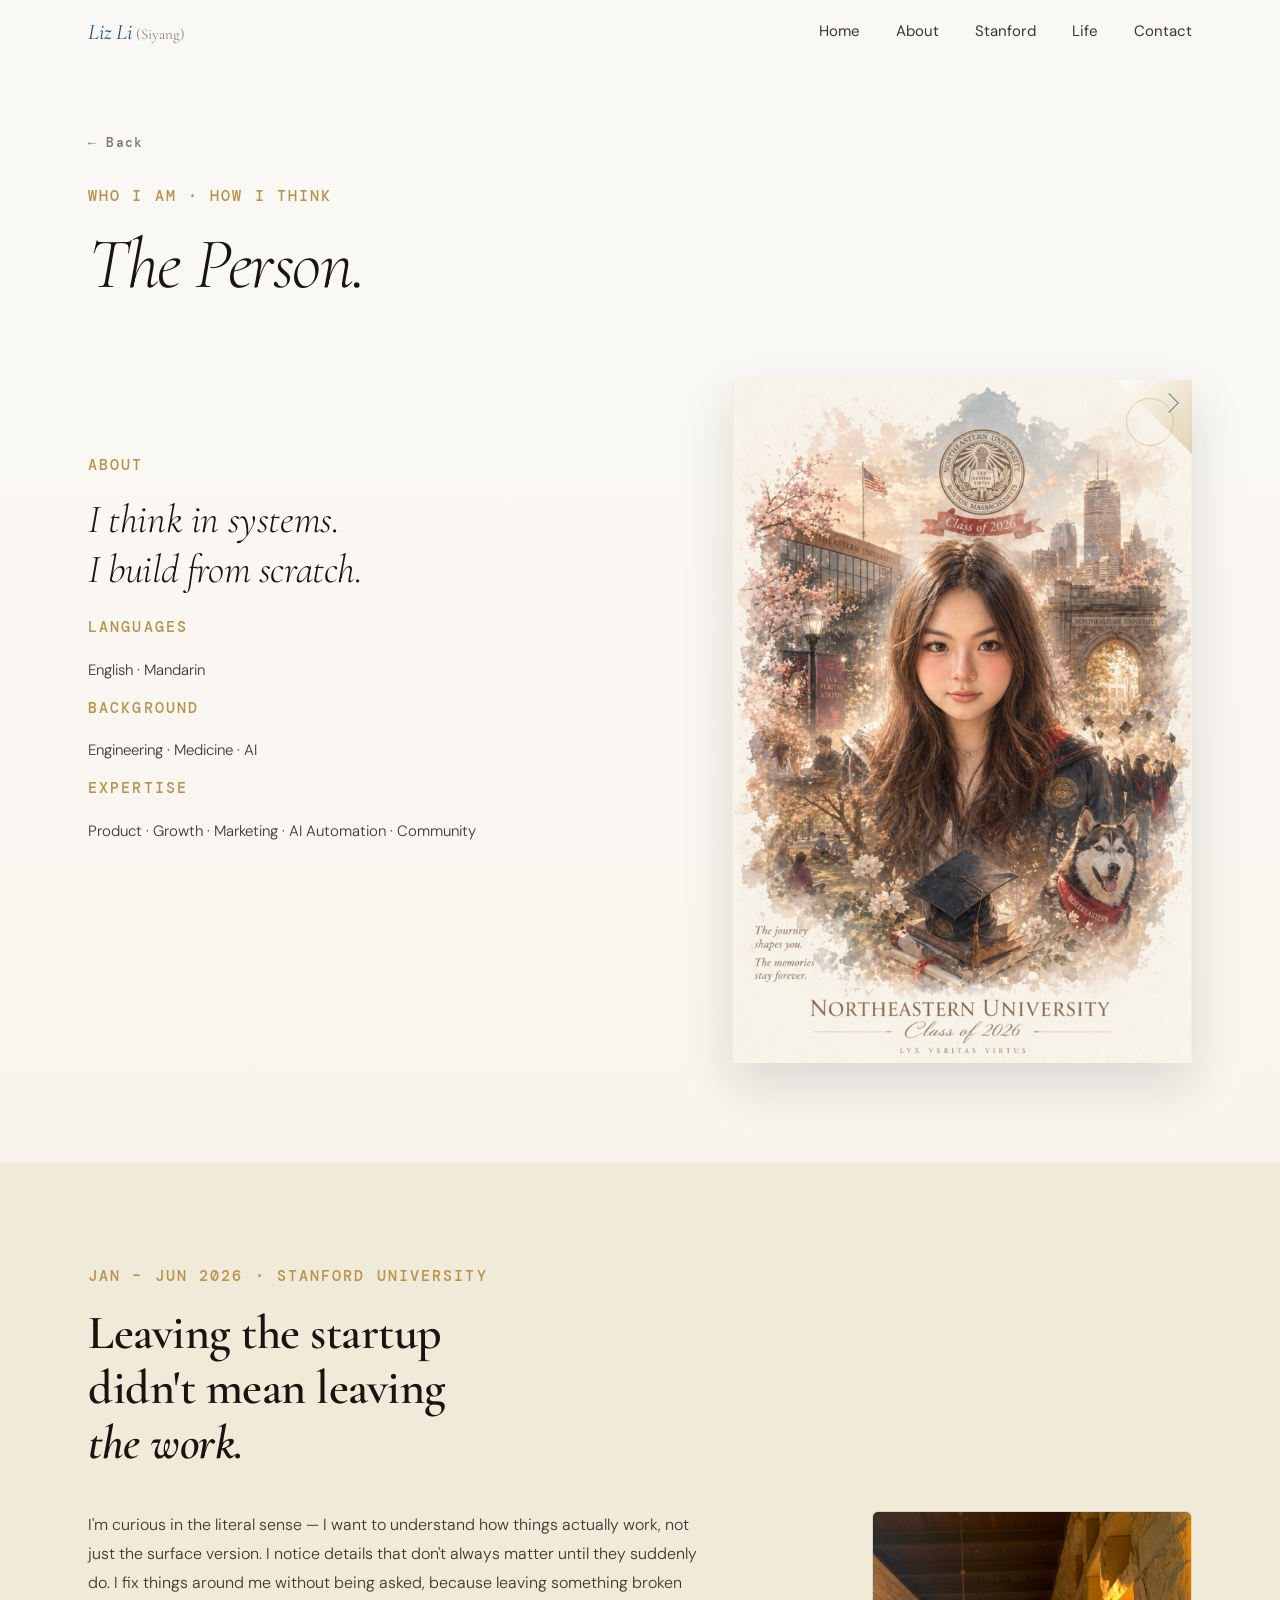
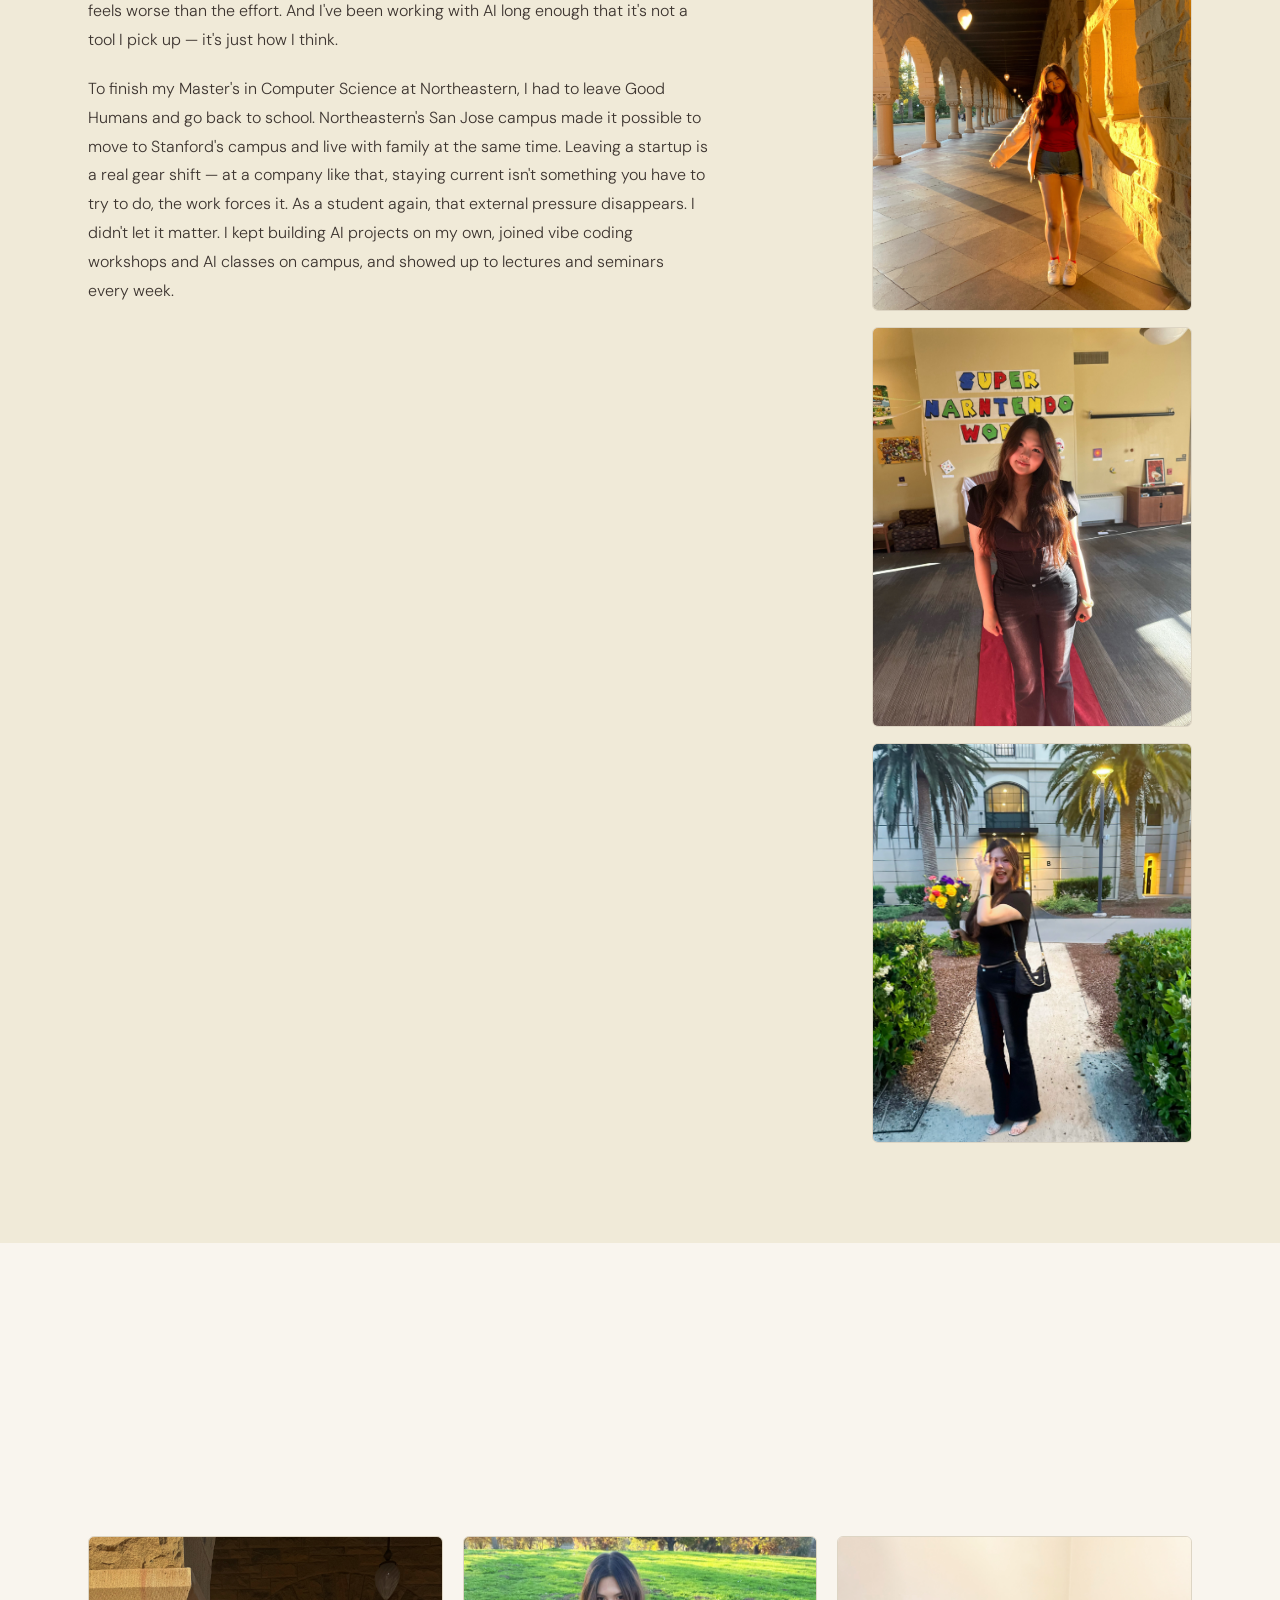
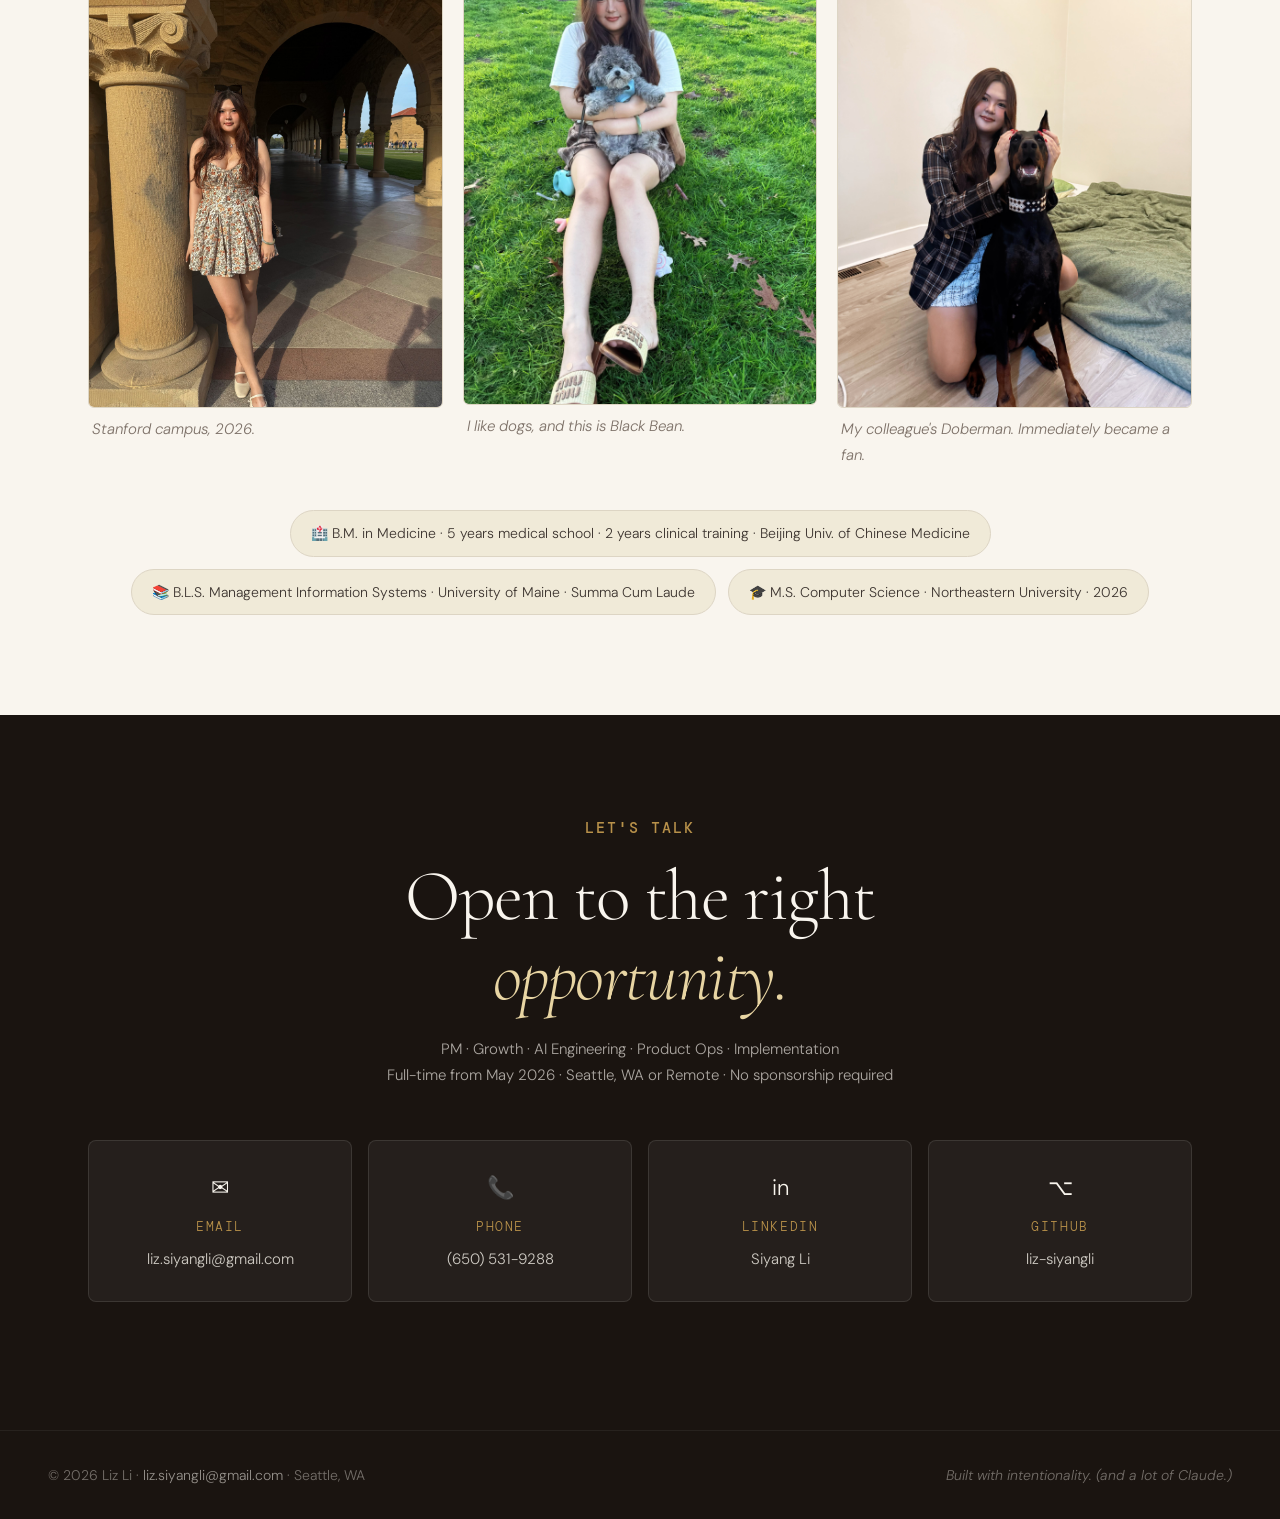
==== commit 78a38d6f: "Refine work highlights and lecture panel" ====
--- a/identity.html
+++ b/identity.html
@@ -7,7 +7,7 @@
   <link rel="preconnect" href="https://fonts.googleapis.com">
   <link rel="preconnect" href="https://fonts.gstatic.com" crossorigin>
   <link href="https://fonts.googleapis.com/css2?family=Cormorant+Garamond:ital,wght@0,300;0,400;0,600;0,700;1,300;1,400;1,600&family=DM+Sans:wght@300;400;500&family=DM+Mono:wght@400;500&display=swap" rel="stylesheet">
-  <link rel="stylesheet" href="style.css?v=work-person-polish-1">
+  <link rel="stylesheet" href="style.css?v=work-person-polish-2">
 </head>
 <body>
 
@@ -107,7 +107,7 @@
             To finish my Master's in Computer Science at Northeastern, I had to leave Good Humans and go back to school. Northeastern's San Jose campus made it possible to move to Stanford's campus and live with family at the same time. Leaving a startup is a real gear shift — at a company like that, staying current isn't something you have to try to do, the work forces it. As a student again, that external pressure disappears. I didn't let it matter. I kept building AI projects on my own, joined vibe coding workshops and AI classes on campus, and showed up to lectures and seminars every week.
           </p>
 
-          <div class="lecture-list reveal">
+          <div class="lecture-list reveal collapsed" id="lectureList">
             <button class="lecture-list-toggle" id="lectureToggle" aria-expanded="false">
               <span class="lecture-list-label" style="margin-bottom:0">Five I keep thinking about</span>
               <span class="lecture-toggle-icon">+</span>
@@ -286,11 +286,13 @@
     // Lecture list expand/collapse
     const lectureBtn = document.getElementById('lectureToggle');
     const lectureWrap = document.getElementById('lectureItemsWrap');
+    const lectureList = document.getElementById('lectureList');
     if (lectureBtn && lectureWrap) {
       lectureBtn.addEventListener('click', () => {
         const open = lectureWrap.classList.toggle('open');
         lectureBtn.setAttribute('aria-expanded', open);
         lectureBtn.querySelector('.lecture-toggle-icon').textContent = open ? '−' : '+';
+        lectureList?.classList.toggle('collapsed', !open);
       });
     }
   </script>
--- a/style.css
+++ b/style.css
@@ -816,11 +816,6 @@
 }
 .metric {
   color: var(--navy);
-  font-weight: 600;
-  text-decoration: underline;
-  text-decoration-color: rgba(184,145,74,0.55);
-  text-decoration-thickness: 2px;
-  text-underline-offset: 3px;
 }
 
 /* ============================================================
@@ -1272,6 +1267,31 @@
   text-transform: uppercase;
   opacity: 0.88;
   transition: opacity 0.22s ease, transform 0.22s ease;
+}
+.screenshot-highlights {
+  position: absolute;
+  left: 12px;
+  right: 12px;
+  top: 12px;
+  z-index: 2;
+  display: flex;
+  flex-wrap: wrap;
+  gap: 6px;
+  pointer-events: none;
+}
+.screenshot-highlights span {
+  display: inline-flex;
+  align-items: center;
+  min-height: 24px;
+  border: 1px solid rgba(249,245,238,0.58);
+  background: rgba(184,145,74,0.88);
+  color: #120d08;
+  padding: 3px 7px;
+  font-family: var(--font-mono);
+  font-size: 11px;
+  font-weight: 600;
+  letter-spacing: 0.04em;
+  box-shadow: 0 8px 20px rgba(0,0,0,0.24);
 }
 .screenshot-zoom::after {
   content: '';
@@ -1368,10 +1388,16 @@
 
 /* Lecture list */
 .lecture-list {
-  margin: 8px 0 36px;
+  position: relative;
+  margin: 18px 0 36px;
   display: flex;
   flex-direction: column;
   gap: 0;
+  border: 1px solid var(--border);
+  background:
+    linear-gradient(135deg, rgba(255,255,255,0.42), rgba(239,228,208,0.28)),
+    var(--cream);
+  padding: 22px 24px 18px;
 }
 .lecture-list-label {
   font-family: var(--font-mono);
@@ -1993,18 +2019,42 @@
   width: 100%;
   background: none;
   border: none;
-  border-bottom: 1px solid var(--border);
-  padding: 0 0 16px;
+  border-bottom: 1px solid rgba(184,145,74,0.28);
+  padding: 0 0 14px;
   cursor: pointer;
   text-align: left;
   margin-bottom: 0;
 }
 .lecture-items-wrap {
+  position: relative;
   overflow: hidden;
-  max-height: 0;
+  max-height: 248px;
   transition: max-height 0.55s cubic-bezier(0.25, 0.46, 0.45, 0.94);
 }
 .lecture-items-wrap.open { max-height: 900px; }
+.lecture-list.collapsed .lecture-items-wrap::after {
+  content: '';
+  position: absolute;
+  left: 0;
+  right: 0;
+  bottom: 0;
+  height: 86px;
+  background: linear-gradient(to bottom, rgba(250,248,244,0), var(--cream) 84%);
+  pointer-events: none;
+}
+.lecture-list.collapsed::after {
+  content: 'More below';
+  position: absolute;
+  right: 24px;
+  bottom: 17px;
+  z-index: 2;
+  font-family: var(--font-mono);
+  font-size: 10px;
+  font-weight: 500;
+  letter-spacing: 0.12em;
+  text-transform: uppercase;
+  color: var(--gold);
+}
 .lecture-toggle-icon {
   font-size: 20px;
   font-weight: 300;
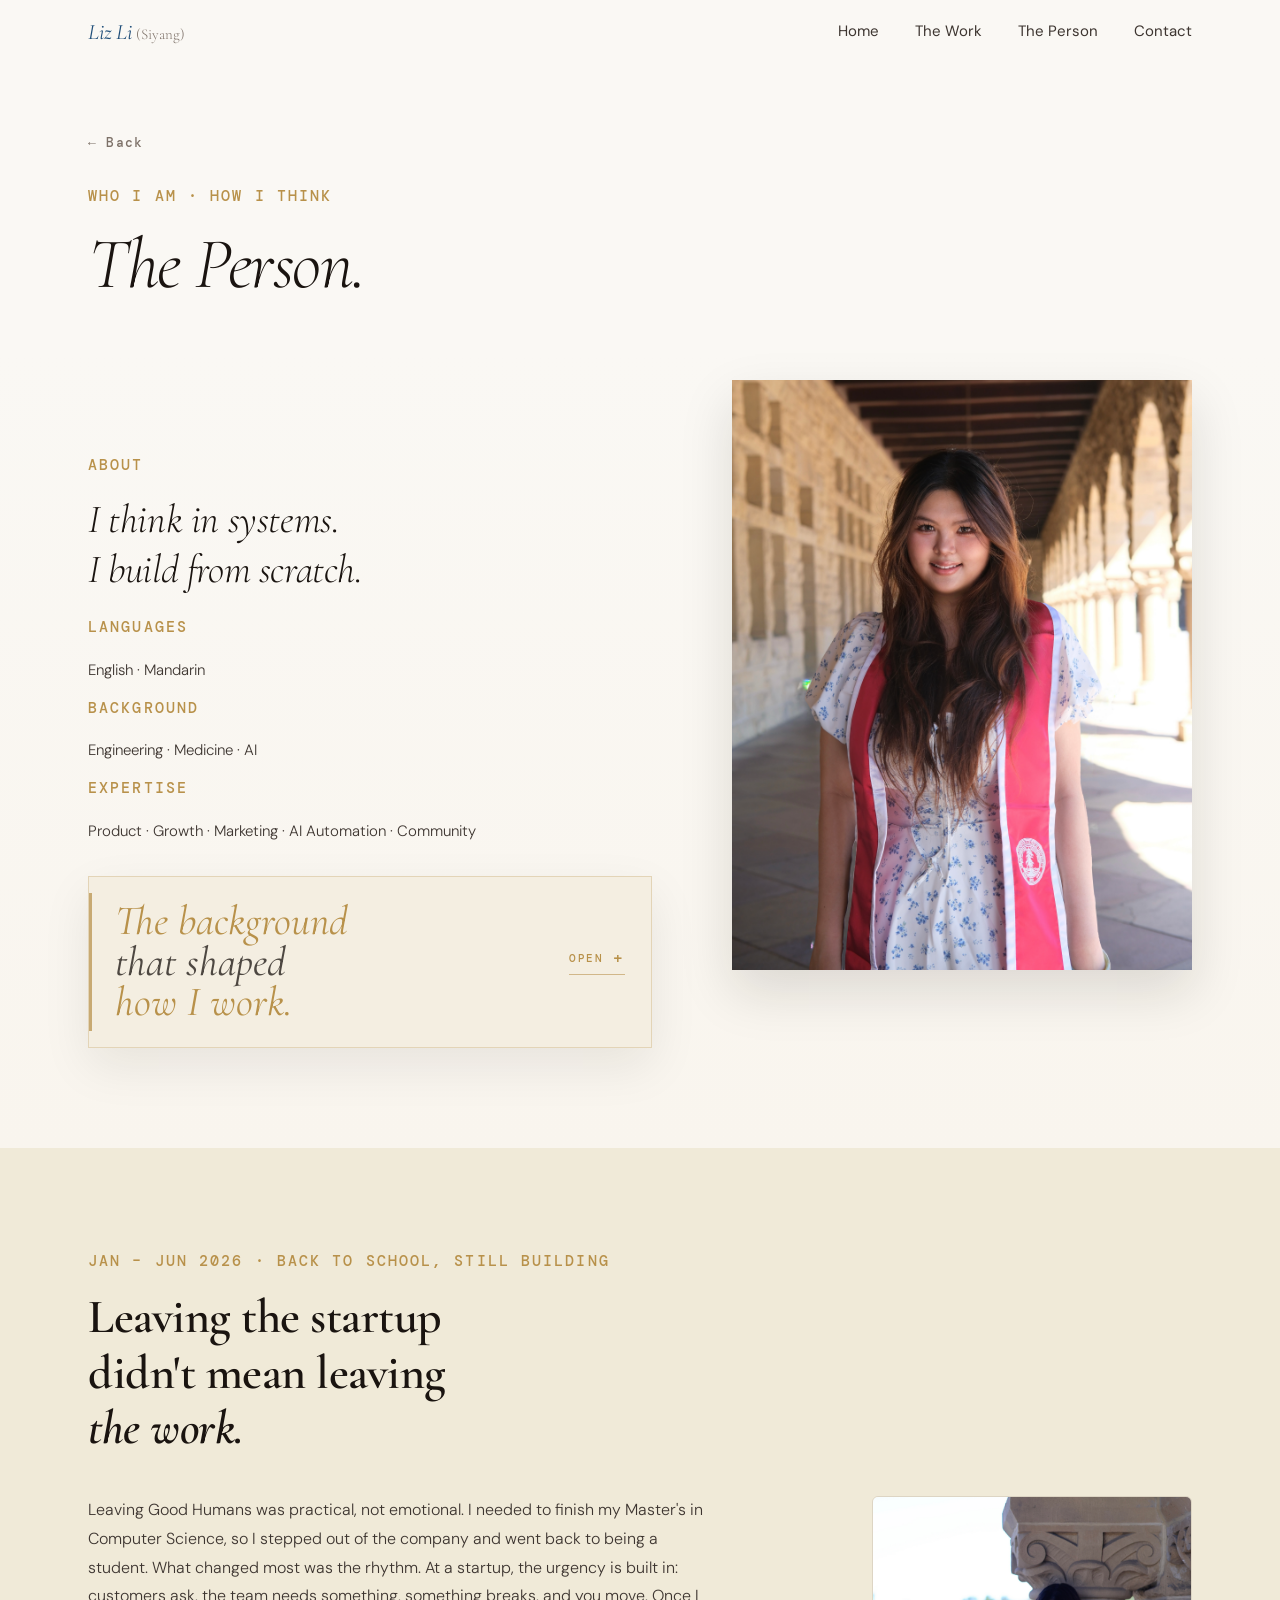
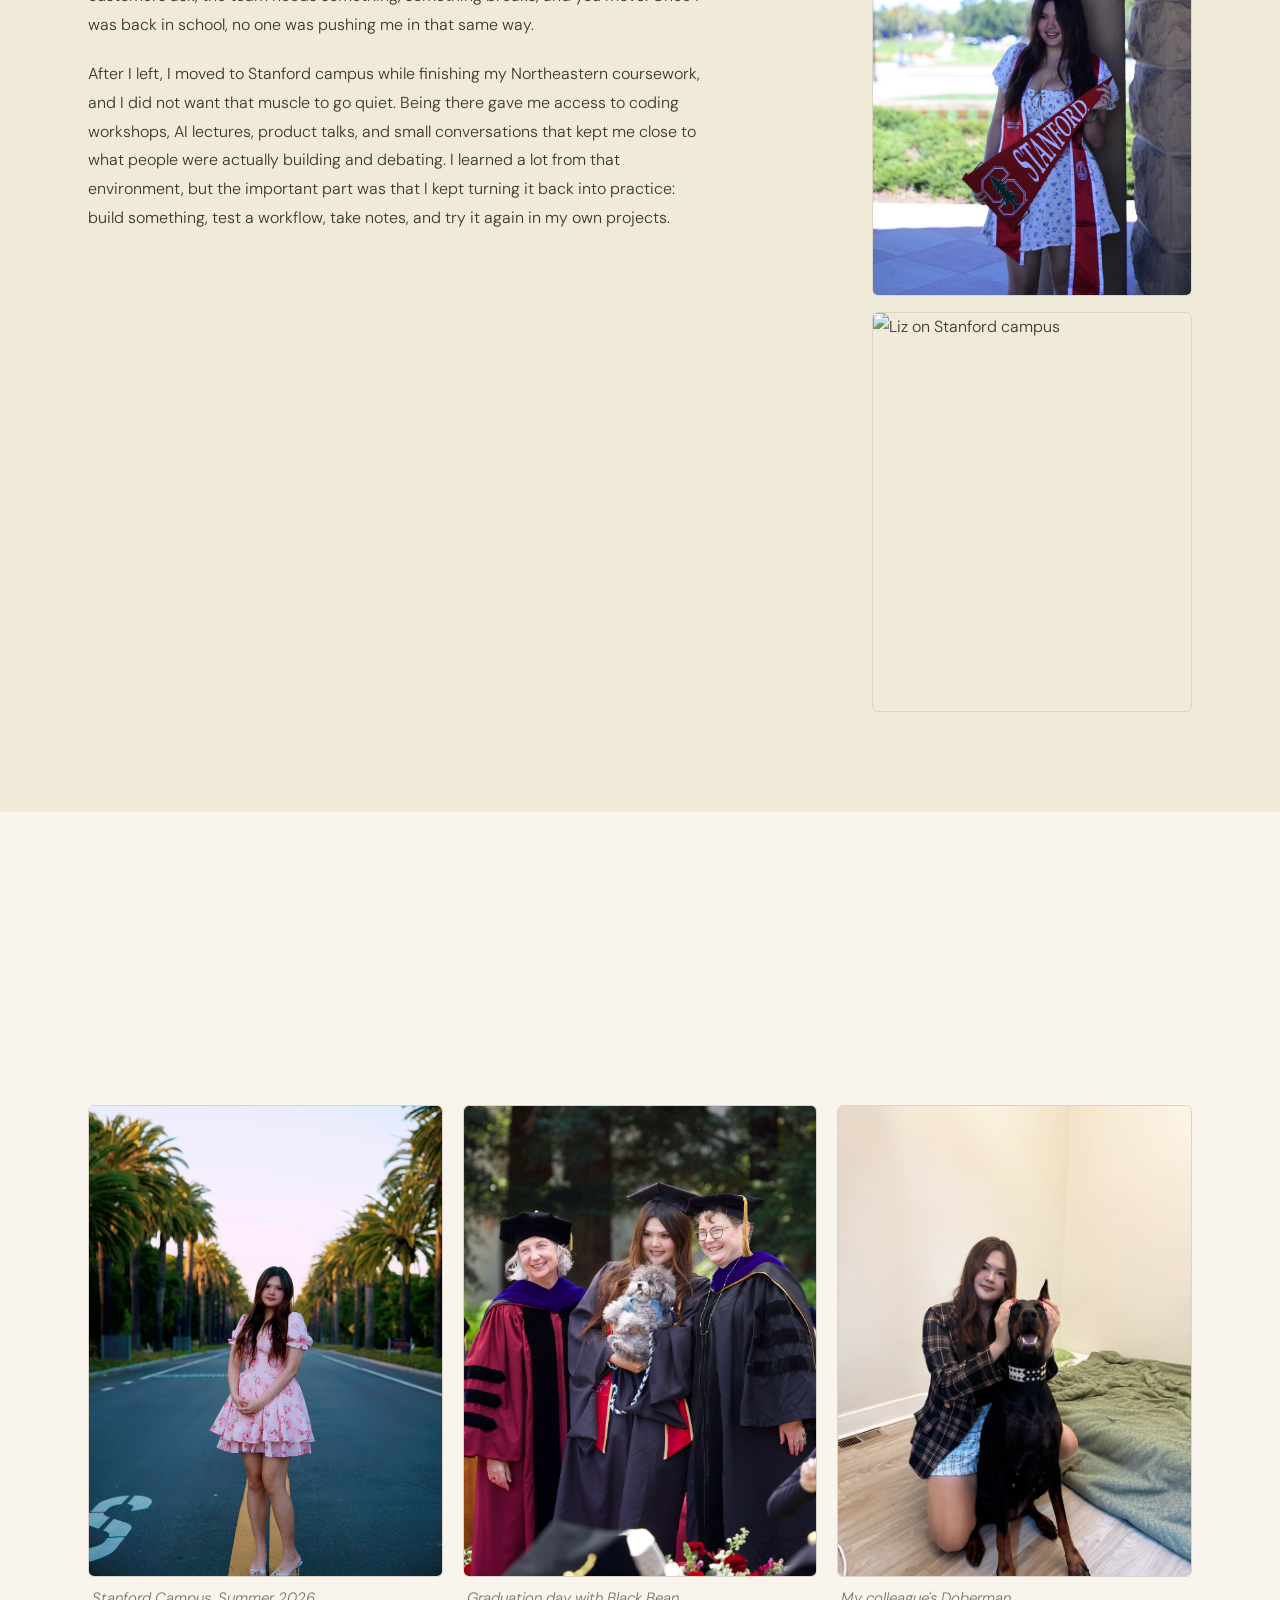
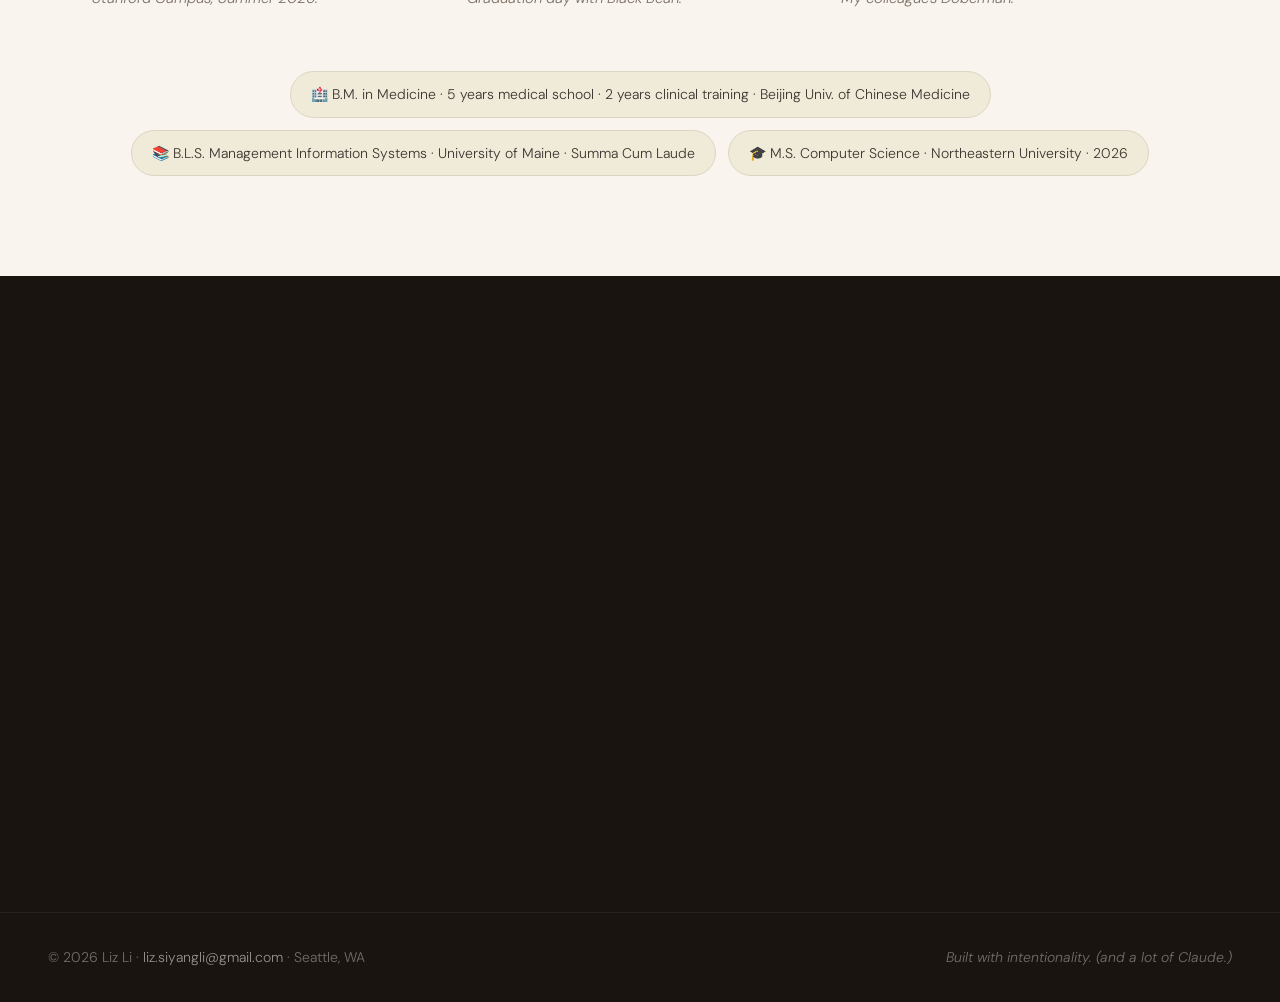
==== commit 7e6bc631: "Polish personal website for launch" ====
--- a/identity.html
+++ b/identity.html
@@ -7,7 +7,7 @@
   <link rel="preconnect" href="https://fonts.googleapis.com">
   <link rel="preconnect" href="https://fonts.gstatic.com" crossorigin>
   <link href="https://fonts.googleapis.com/css2?family=Cormorant+Garamond:ital,wght@0,300;0,400;0,600;0,700;1,300;1,400;1,600&family=DM+Sans:wght@300;400;500&family=DM+Mono:wght@400;500&display=swap" rel="stylesheet">
-  <link rel="stylesheet" href="style.css?v=work-person-polish-2">
+  <link rel="stylesheet" href="style.css?v=final-polish-2">
 </head>
 <body>
 
@@ -17,9 +17,8 @@
       <a href="index.html" class="nav-logo">Liz Li <span class="nav-logo-sub">(Siyang)</span></a>
       <div class="nav-links">
         <a href="index.html">Home</a>
-        <a href="#about">About</a>
-        <a href="#stanford">Stanford</a>
-        <a href="#life">Life</a>
+        <a href="story.html">The Work</a>
+        <a href="identity.html">The Person</a>
         <a href="#contact">Contact</a>
       </div>
       <button class="hamburger" id="hamburger" aria-label="Open menu">
@@ -28,9 +27,8 @@
     </div>
     <div class="mobile-menu" id="mobileMenu">
       <a href="index.html" class="mobile-link">Home</a>
-      <a href="#about" class="mobile-link">About</a>
-      <a href="#stanford" class="mobile-link">Stanford</a>
-      <a href="#life" class="mobile-link">Life</a>
+      <a href="story.html" class="mobile-link">The Work</a>
+      <a href="identity.html" class="mobile-link">The Person</a>
       <a href="#contact" class="mobile-link">Contact</a>
     </div>
   </nav>
@@ -65,121 +63,71 @@
               <p>Product · Growth · Marketing · AI Automation · Community</p>
             </div>
           </div>
+          <details class="about-story-accordion reveal">
+            <summary>
+              <span class="about-story-title">
+                <span>The background</span>
+                <span>that shaped</span>
+                <span>how I work.</span>
+              </span>
+              <span class="about-story-action">
+                <span class="about-story-open">Open</span>
+                <span class="about-story-close">Close</span>
+              </span>
+            </summary>
+            <div class="about-story-body">
+              <p>I was the first employee at Good Humans, an AI hardware startup that went from accelerator to seed funding in under six months. With no playbook and no team, I built the company's marketing engine, operations infrastructure, and growth systems from scratch.</p>
+              <p>I replaced repetitive work with AI agents, LLM pipelines, and custom internal tooling; shipped two consumer features end-to-end; ran 500+ user surveys and interviews; and helped grow a community of 3,500+ while the role was still being defined around me.</p>
+              <p>Before tech, I spent five years at Beijing University of Chinese Medicine, including two years of clinical training. That background is not a detour. It is part of why I think carefully about systems, constraints, and what happens when decisions have real consequences.</p>
+            </div>
+          </details>
         </div>
         <div class="about-photo-col about-art-col">
-          <div class="portrait-stage reveal" id="portraitStage">
-            <button class="portrait-card" id="portraitCard" type="button" aria-expanded="false" aria-label="Open portrait story">
-              <span class="portrait-card-inner">
-                <span class="portrait-face portrait-front">
-                  <img src="assets/images/person-graduation-poster.jpg?v=2" alt="Illustrated portrait celebrating Liz Li's Northeastern University journey" class="about-art-img">
-                  <span class="portrait-corner" aria-hidden="true"></span>
-                  <span class="portrait-glow-ring" aria-hidden="true"></span>
-                </span>
-                <span class="portrait-face portrait-back">
-                  <span class="label">About Me</span>
-                  <span class="portrait-story-copy">
-                    <span>I was the first employee at Good Humans — an AI hardware startup that went from accelerator to seed funding in under six months. With no playbook and no team, I built the company's marketing engine, operations infrastructure, and growth systems entirely from scratch.</span>
-                    <span>I replaced entire categories of repetitive work with AI agents, LLM pipelines, and custom internal tooling — shipped two consumer features end-to-end, ran 500+ user surveys and interviews, and grew a community of 3,500+, all while the role was still being defined around me.</span>
-                    <span>Before tech, I spent five years at Beijing University of Chinese Medicine, including two years of clinical training. That cross-disciplinary background isn't a detour — it's the reason I think carefully about systems, and move faster when it matters.</span>
-                  </span>
-                  <span class="portrait-close-hint">Click again to close</span>
-                </span>
-              </span>
-            </button>
-          </div>
-        </div>
-      </div>
-    </div>
-  </section>
-
-  <!-- STANFORD CHAPTER -->
+          <div class="portrait-stage reveal">
+            <div class="portrait-static-card">
+              <img src="assets/images/person-about-photo.JPG?v=2" alt="Liz Li portrait" class="about-art-img">
+            </div>
+          </div>
+        </div>
+      </div>
+    </div>
+  </section>
+
+  <!-- PRACTICE CHAPTER -->
   <section id="stanford" class="bg-cream-dark">
     <div class="section-inner">
-      <p class="label reveal">Jan – Jun 2026 · Stanford University</p>
+      <p class="label reveal">Jan – Jun 2026 · Back to school, still building</p>
       <h2 class="section-title reveal">Leaving the startup<br>didn't mean leaving<br><em>the work.</em></h2>
 
       <div class="stanford-grid">
         <div class="stanford-text">
           <p class="body-text reveal">
-            I'm curious in the literal sense — I want to understand how things actually work, not just the surface version. I notice details that don't always matter until they suddenly do. I fix things around me without being asked, because leaving something broken feels worse than the effort. And I've been working with AI long enough that it's not a tool I pick up — it's just how I think.
+            Leaving Good Humans was practical, not emotional. I needed to finish my Master's in Computer Science, so I stepped out of the company and went back to being a student. What changed most was the rhythm. At a startup, the urgency is built in: customers ask, the team needs something, something breaks, and you move. Once I was back in school, no one was pushing me in that same way.
           </p>
           <p class="body-text reveal">
-            To finish my Master's in Computer Science at Northeastern, I had to leave Good Humans and go back to school. Northeastern's San Jose campus made it possible to move to Stanford's campus and live with family at the same time. Leaving a startup is a real gear shift — at a company like that, staying current isn't something you have to try to do, the work forces it. As a student again, that external pressure disappears. I didn't let it matter. I kept building AI projects on my own, joined vibe coding workshops and AI classes on campus, and showed up to lectures and seminars every week.
+            After I left, I moved to Stanford campus while finishing my Northeastern coursework, and I did not want that muscle to go quiet. Being there gave me access to coding workshops, AI lectures, product talks, and small conversations that kept me close to what people were actually building and debating. I learned a lot from that environment, but the important part was that I kept turning it back into practice: build something, test a workflow, take notes, and try it again in my own projects.
           </p>
-
-          <div class="lecture-list reveal collapsed" id="lectureList">
-            <button class="lecture-list-toggle" id="lectureToggle" aria-expanded="false">
-              <span class="lecture-list-label" style="margin-bottom:0">Five I keep thinking about</span>
-              <span class="lecture-toggle-icon">+</span>
-            </button>
-            <div class="lecture-items-wrap" id="lectureItemsWrap">
-
-            <div class="lecture-item">
-              <span class="lecture-dot"></span>
-              <div>
-                <p class="lecture-title">Tomer Cohen — former Chief Product Officer, LinkedIn</p>
-                <p class="lecture-desc">AI-driven futures of work, skill evolution, and new patterns in product development.</p>
-              </div>
-            </div>
-
-            <div class="lecture-item">
-              <span class="lecture-dot"></span>
-              <div>
-                <p class="lecture-title">Precision Productivity: Measuring Cognitive Load in Real-World AI-Assisted Work</p>
-                <p class="lecture-desc">How AI actually affects work quality and cognitive load — and who benefits most, and why.</p>
-              </div>
-            </div>
-
-            <div class="lecture-item">
-              <span class="lecture-dot"></span>
-              <div>
-                <p class="lecture-title">AI and Humanities Symposium</p>
-                <p class="lecture-desc">Concrete applications of AI tools in humanities teaching and research — what works, what doesn't.</p>
-              </div>
-            </div>
-
-            <div class="lecture-item">
-              <span class="lecture-dot"></span>
-              <div>
-                <p class="lecture-title">Javier Olivan — Chief Operating Officer, Meta</p>
-                <p class="lecture-desc">Leading global operations and core product at Meta's scale — and what that actually requires.</p>
-              </div>
-            </div>
-
-            <div class="lecture-item">
-              <span class="lecture-dot"></span>
-              <div>
-                <p class="lecture-title">US Leadership in AI — Jensen Huang &amp; Congressman Ro Khanna</p>
-                <p class="lecture-desc">NVIDIA's founder and CEO in conversation with Ro Khanna on the forces shaping the next decade of AI.</p>
-              </div>
-            </div>
-
-            </div><!-- /lecture-items-wrap -->
-          </div>
 
           <div class="philosophy-block reveal">
             <p class="philosophy-quote">
               "Take the play seriously and get my hands dirty."
             </p>
             <p class="philosophy-body">
-              After leaving Good Humans, I required myself to spend at least one hour a day on this. Not for a job. Not for a grade. Just because I believe — based on my CS background and everything I built at the company — that AI is going to change what productivity actually means. And I didn't want to drift away from that just because I wasn't on a payroll.
+              After leaving Good Humans, I asked myself to spend at least one hour a day staying close to the work. Not for a class. Not for a resume bullet. Mostly because I had already seen how quickly AI changes what one person can build, and I did not want to lose that instinct just because I was no longer inside a startup every day.
             </p>
             <p class="philosophy-body">
-              The way I see it: you can't learn what AI can do right now by reading about it. The field changes faster than any syllabus. You can't rely on a course that's been taught for twenty years, even by someone excellent. The only way to actually understand where the models are — and where they're not — is to explore in a non-utilitarian way. No target DAU. No revenue goal. Just: what happens if I do it this way? Can this actually be solved without a person in the loop? What's at the edge? I try something, see what breaks, adjust, try again. That's the practice. That's how I stay current on my own terms.
+              The way I see it, AI is not something you can understand from a distance. The useful questions only show up when you try to use it: can this task become a workflow, where does the model fail, what still needs human judgment, what can be automated without making the result worse? I try something, see what breaks, adjust, and try again. That is how I stay current on my own terms.
             </p>
           </div>
         </div>
 
         <div class="stanford-photos">
-          <div class="stanford-photo-stack reveal">
+          <div class="stanford-photo-stack stanford-photo-stack-two reveal">
             <div class="stanford-photo-frame">
-              <img src="assets/images/stf.JPG" alt="Liz at Stanford" class="stanford-photo-img stanford-photo-img-one">
+              <img src="assets/images/person-practice-1.JPG?v=4" alt="Liz on Stanford campus with a pennant" class="stanford-photo-img stanford-photo-img-one">
             </div>
             <div class="stanford-photo-frame">
-              <img src="assets/images/stf pic.jpeg" alt="Liz at Stanford campus" class="stanford-photo-img stanford-photo-img-two">
-            </div>
-            <div class="stanford-photo-frame">
-              <img src="assets/images/stf pic2.jpeg" alt="Liz at Stanford campus" class="stanford-photo-img">
+              <img src="assets/images/person-practice-2.JPG?v=2" alt="Liz on Stanford campus" class="stanford-photo-img stanford-photo-img-two">
             </div>
           </div>
         </div>
@@ -191,19 +139,19 @@
   <section id="life" class="bg-cream">
     <div class="section-inner">
       <p class="label reveal">Beyond the resume</p>
-      <h2 class="section-title reveal">A few things<br>that aren't on my CV.</h2>
+      <h2 class="section-title reveal">Small pieces<br>of the life around the work.</h2>
       <div class="gallery-masonry">
         <div class="gallery-item reveal">
-          <img src="assets/images/stanford3.jpeg" alt="Liz at Stanford campus" class="gallery-img">
-          <p class="gallery-caption">Stanford campus, 2026.</p>
+          <img src="assets/images/person-gallery-1.jpg?v=1" alt="Liz on Stanford campus" class="gallery-img">
+          <p class="gallery-caption">Stanford Campus, Summer 2026.</p>
         </div>
         <div class="gallery-item reveal">
-          <img src="assets/images/IMG_7772.jpeg" alt="Liz with Black Bean the poodle at the park" class="gallery-img">
-          <p class="gallery-caption">I like dogs, and this is Black Bean.</p>
+          <img src="assets/images/person-gallery-2.jpg?v=2" alt="Liz on a palm-lined road" class="gallery-img">
+          <p class="gallery-caption">Graduation day with Black Bean.</p>
         </div>
         <div class="gallery-item reveal">
           <img src="assets/images/IMG_0819.JPG" alt="Colleague's Doberman" class="gallery-img">
-          <p class="gallery-caption">My colleague's Doberman. Immediately became a fan.</p>
+          <p class="gallery-caption">My colleague's Doberman.</p>
         </div>
       </div>
       <div class="fun-facts">
@@ -219,10 +167,6 @@
     <div class="section-inner">
       <p class="label label-gold reveal">Let's talk</p>
       <h2 class="contact-headline reveal">Open to the right<br><em>opportunity.</em></h2>
-      <p class="contact-sub reveal">
-        PM · Growth · AI Engineering · Product Ops · Implementation<br>
-        Full-time from May 2026 · Seattle, WA or Remote · No sponsorship required
-      </p>
       <div class="contact-cards contact-cards-four">
         <a href="mailto:liz.siyangli@gmail.com" class="contact-card reveal" style="--card-delay:0ms">
           <span class="contact-icon">✉</span>
@@ -257,44 +201,5 @@
   </footer>
 
   <script src="script.js"></script>
-  <script>
-    const portraitStage = document.getElementById('portraitStage');
-    const portraitCard = document.getElementById('portraitCard');
-    if (portraitStage && portraitCard) {
-      const closePortrait = () => {
-        portraitStage.classList.remove('expanded');
-        portraitCard.setAttribute('aria-expanded', 'false');
-      };
-      const openPortrait = () => {
-        portraitStage.classList.add('expanded');
-        portraitCard.setAttribute('aria-expanded', 'true');
-      };
-      portraitCard.addEventListener('click', () => {
-        if (portraitStage.classList.contains('expanded')) {
-          closePortrait();
-        } else {
-          openPortrait();
-        }
-      });
-      document.addEventListener('keydown', event => {
-        if (event.key === 'Escape' && portraitStage.classList.contains('expanded')) {
-          closePortrait();
-        }
-      });
-    }
-
-    // Lecture list expand/collapse
-    const lectureBtn = document.getElementById('lectureToggle');
-    const lectureWrap = document.getElementById('lectureItemsWrap');
-    const lectureList = document.getElementById('lectureList');
-    if (lectureBtn && lectureWrap) {
-      lectureBtn.addEventListener('click', () => {
-        const open = lectureWrap.classList.toggle('open');
-        lectureBtn.setAttribute('aria-expanded', open);
-        lectureBtn.querySelector('.lecture-toggle-icon').textContent = open ? '−' : '+';
-        lectureList?.classList.toggle('collapsed', !open);
-      });
-    }
-  </script>
 </body>
 </html>
--- a/style.css
+++ b/style.css
@@ -563,6 +563,110 @@
 .portrait-stage {
   width: min(100%, 460px);
 }
+.portrait-static-card {
+  width: min(100%, 460px);
+  display: block;
+  background: rgba(255,255,255,0.28);
+  box-shadow: 0 22px 50px rgba(26,20,16,0.13);
+}
+.about-story-accordion {
+  margin-top: 32px;
+  border: 1px solid rgba(184,145,74,0.28);
+  background: #F4EEE1;
+  box-shadow: 0 18px 46px rgba(26,20,16,0.08);
+  padding: 0 26px;
+  position: relative;
+}
+.about-story-accordion::before {
+  content: '';
+  position: absolute;
+  inset: 16px auto 16px 0;
+  width: 3px;
+  background: var(--gold);
+  opacity: 0.72;
+}
+.about-story-accordion summary {
+  display: grid;
+  grid-template-columns: minmax(0, 1fr) auto;
+  gap: 28px;
+  align-items: center;
+  padding: 24px 0;
+  cursor: pointer;
+  list-style: none;
+}
+.about-story-accordion summary::-webkit-details-marker {
+  display: none;
+}
+.about-story-action {
+  font-family: var(--font-mono);
+  font-size: 11px;
+  font-weight: 500;
+  letter-spacing: 0.14em;
+  text-transform: uppercase;
+  color: var(--gold);
+}
+.about-story-title {
+  max-width: 560px;
+  font-family: var(--font-display);
+  font-size: clamp(30px, 3.25vw, 46px);
+  font-weight: 400;
+  font-style: italic;
+  line-height: 0.98;
+  letter-spacing: 0;
+  color: var(--gold);
+}
+.about-story-title span {
+  display: block;
+}
+.about-story-title span:nth-child(2) {
+  color: var(--ink);
+  opacity: 0.76;
+}
+.about-story-action {
+  display: inline-flex;
+  align-items: center;
+  gap: 10px;
+  border: none;
+  border-bottom: 1px solid rgba(184,145,74,0.58);
+  border-radius: 0;
+  padding: 0 0 6px;
+  color: var(--gold);
+  background: transparent;
+}
+.about-story-close {
+  display: none;
+}
+.about-story-action::after {
+  content: '+';
+  font-size: 16px;
+  line-height: 1;
+}
+.about-story-accordion[open] .about-story-action {
+  color: var(--ink);
+  background: transparent;
+}
+.about-story-accordion[open] .about-story-open {
+  display: none;
+}
+.about-story-accordion[open] .about-story-close {
+  display: inline;
+}
+.about-story-accordion[open] .about-story-action::after {
+  content: '−';
+  color: var(--gold);
+}
+.about-story-body {
+  display: grid;
+  gap: 16px;
+  padding: 0 0 26px;
+  max-width: 760px;
+  border-top: none;
+}
+.about-story-body p {
+  font-size: 15px;
+  line-height: 1.78;
+  color: var(--body);
+}
 .portrait-card {
   width: min(100%, 460px);
   cursor: pointer;
@@ -669,10 +773,46 @@
   animation: portraitPulse 2.4s ease-in-out infinite;
   pointer-events: none;
 }
+.portrait-turn-tab {
+  position: absolute;
+  right: -1px;
+  bottom: 34px;
+  z-index: 3;
+  display: grid;
+  gap: 2px;
+  padding: 12px 11px 12px 13px;
+  border: 1px solid rgba(184,145,74,0.52);
+  border-right: none;
+  background: rgba(249,245,238,0.9);
+  color: var(--ink);
+  box-shadow: -12px 14px 30px rgba(26,20,16,0.18);
+  font-family: var(--font-mono);
+  text-align: left;
+  text-transform: uppercase;
+  pointer-events: none;
+  transform: translateX(0);
+  transition: transform 0.3s ease, background 0.3s ease;
+}
+.portrait-turn-tab span:first-child {
+  font-size: 12px;
+  font-weight: 600;
+  letter-spacing: 0.16em;
+}
+.portrait-turn-tab span:last-child {
+  font-size: 9px;
+  font-weight: 500;
+  letter-spacing: 0.12em;
+  color: var(--gold);
+}
 .portrait-card:hover .portrait-corner,
 .portrait-card:focus-visible .portrait-corner {
   opacity: 1;
   transform: scale(1.08);
+}
+.portrait-card:hover .portrait-turn-tab,
+.portrait-card:focus-visible .portrait-turn-tab {
+  transform: translateX(-6px);
+  background: rgba(255,255,255,0.96);
 }
 .portrait-card:hover .portrait-glow-ring,
 .portrait-card:focus-visible .portrait-glow-ring {
@@ -816,6 +956,7 @@
 }
 .metric {
   color: var(--navy);
+  font-weight: 600;
 }
 
 /* ============================================================
@@ -1073,7 +1214,7 @@
   color: var(--cream);
   line-height: 1.1;
   letter-spacing: -0.02em;
-  margin-bottom: 20px;
+  margin-bottom: 46px;
 }
 .contact-headline em { font-style: italic; color: var(--gold-light); }
 
@@ -1243,85 +1384,13 @@
   grid-template-columns: repeat(3, 1fr);
   gap: 16px;
 }
-.screenshot-zoom {
-  position: relative;
+.story-screenshots-single {
   display: block;
-  overflow: hidden;
+}
+.story-screenshot-composite {
+  width: 100%;
   border-radius: 6px;
-  cursor: zoom-in;
-}
-.screenshot-zoom::before {
-  content: 'View original';
-  position: absolute;
-  left: 12px;
-  bottom: 12px;
-  z-index: 2;
-  border: 1px solid rgba(184,145,74,0.56);
-  background: rgba(17,14,12,0.78);
-  color: var(--gold-light);
-  padding: 7px 9px;
-  font-family: var(--font-mono);
-  font-size: 10px;
-  font-weight: 500;
-  letter-spacing: 0.12em;
-  text-transform: uppercase;
-  opacity: 0.88;
-  transition: opacity 0.22s ease, transform 0.22s ease;
-}
-.screenshot-highlights {
-  position: absolute;
-  left: 12px;
-  right: 12px;
-  top: 12px;
-  z-index: 2;
-  display: flex;
-  flex-wrap: wrap;
-  gap: 6px;
-  pointer-events: none;
-}
-.screenshot-highlights span {
-  display: inline-flex;
-  align-items: center;
-  min-height: 24px;
-  border: 1px solid rgba(249,245,238,0.58);
-  background: rgba(184,145,74,0.88);
-  color: #120d08;
-  padding: 3px 7px;
-  font-family: var(--font-mono);
-  font-size: 11px;
-  font-weight: 600;
-  letter-spacing: 0.04em;
-  box-shadow: 0 8px 20px rgba(0,0,0,0.24);
-}
-.screenshot-zoom::after {
-  content: '';
-  position: absolute;
-  right: 13px;
-  top: 13px;
-  z-index: 2;
-  width: 34px;
-  height: 34px;
-  border: 1px solid rgba(249,245,238,0.78);
-  border-radius: 50%;
-  box-shadow:
-    11px 11px 0 -9px rgba(249,245,238,0.9),
-    0 0 0 999px rgba(0,0,0,0.02);
-  background: rgba(17,14,12,0.28);
-  transition: transform 0.22s ease, background 0.22s ease;
-}
-.screenshot-zoom:hover .story-screenshot-img,
-.screenshot-zoom:focus-visible .story-screenshot-img {
-  transform: scale(1.04);
-}
-.screenshot-zoom:hover::before,
-.screenshot-zoom:focus-visible::before {
-  opacity: 1;
-  transform: translateY(-2px);
-}
-.screenshot-zoom:hover::after,
-.screenshot-zoom:focus-visible::after {
-  transform: scale(1.08);
-  background: rgba(184,145,74,0.22);
+  box-shadow: 0 22px 60px rgba(0,0,0,0.26);
 }
 .content-results-summary {
   margin-top: 8px;
@@ -1372,6 +1441,105 @@
   font-size: 15px !important;
   line-height: 1.65 !important;
   color: rgba(249,245,238,0.66) !important;
+}
+
+/* ============================================================
+   WORK TO PERSON
+   ============================================================ */
+.work-to-person {
+  padding: 0;
+  background: var(--ink);
+}
+.next-person-card {
+  position: relative;
+  display: grid;
+  grid-template-columns: minmax(0, 1fr) 260px;
+  gap: clamp(40px, 7vw, 92px);
+  align-items: center;
+  min-height: 320px;
+  padding: clamp(44px, 7vw, 84px) clamp(30px, 6vw, 78px);
+  color: var(--cream);
+  text-decoration: none;
+  overflow: hidden;
+  transition: transform 0.24s ease;
+}
+.next-person-card::before {
+  content: '';
+  position: absolute;
+  inset: 28px;
+  border: 1px solid rgba(184,145,74,0.32);
+  pointer-events: none;
+}
+.next-person-card::after {
+  content: none;
+}
+.next-person-card:hover,
+.next-person-card:focus-visible {
+  transform: translateY(-2px);
+  outline: none;
+}
+.next-person-kicker {
+  position: relative;
+  z-index: 1;
+  display: block;
+  font-family: var(--font-mono);
+  font-size: 12px;
+  font-weight: 500;
+  letter-spacing: 0.16em;
+  text-transform: uppercase;
+  color: var(--gold);
+  margin-bottom: 26px;
+  grid-column: 1;
+}
+.next-person-title {
+  position: relative;
+  z-index: 1;
+  display: grid;
+  width: min(100%, 660px);
+  font-family: var(--font-display);
+  font-size: clamp(46px, 5vw, 72px);
+  font-weight: 500;
+  font-style: italic;
+  line-height: 0.96;
+  color: var(--cream);
+  grid-column: 1;
+}
+.next-person-title span {
+  display: block;
+}
+.next-person-title span:nth-child(1) {
+  width: auto;
+}
+.next-person-title span:nth-child(2) {
+  width: auto;
+  margin-left: 0;
+}
+.next-person-title span:nth-child(3) {
+  width: auto;
+  margin-left: 0;
+}
+.next-person-title span:nth-child(4) {
+  width: auto;
+  margin-left: 0;
+}
+.next-person-meta {
+  position: relative;
+  z-index: 1;
+  justify-self: start;
+  display: inline-flex;
+  align-items: center;
+  gap: 10px;
+  margin-top: 0;
+  border: 1px solid rgba(184,145,74,0.42);
+  background: var(--ink);
+  padding: 12px 16px;
+  font-size: 13px;
+  font-weight: 500;
+  color: var(--gold-light);
+  text-transform: uppercase;
+  letter-spacing: 0.08em;
+  grid-column: 2;
+  grid-row: 1 / span 2;
 }
 
 /* ============================================================
@@ -1653,9 +1821,7 @@
   max-height: min(78vh, 760px);
   overflow: auto;
   border: 1px solid rgba(184,145,74,0.34);
-  background:
-    linear-gradient(135deg, rgba(249,245,238,0.98), rgba(239,228,208,0.96)),
-    var(--cream);
+  background: var(--cream-dark);
   box-shadow: 0 28px 90px rgba(0,0,0,0.34);
   padding: clamp(34px, 5vw, 64px);
   transform: translateY(18px) scale(0.97);
@@ -1694,8 +1860,8 @@
   font-family: var(--font-display);
   font-style: italic;
   font-weight: 300;
-  font-size: clamp(34px, 5vw, 58px);
-  line-height: 1.04;
+  font-size: clamp(30px, 4.2vw, 48px);
+  line-height: 1.08;
   color: var(--navy);
   letter-spacing: -0.01em;
 }
@@ -1902,11 +2068,22 @@
     width: min(100%, 390px);
     margin: 0 auto;
   }
+  .portrait-static-card {
+    width: min(100%, 390px);
+  }
   .about-art-img { height: auto; }
   .portrait-card-inner { min-height: 0; }
   .portrait-back {
     padding: 30px 26px;
   }
+  .about-story-accordion summary {
+    grid-template-columns: 1fr;
+    gap: 8px;
+  }
+  .about-story-action {
+    justify-self: start;
+    width: fit-content;
+  }
   .body-text { max-width: 100%; }
 
   /* Experience grid: 1 col */
@@ -1915,7 +2092,7 @@
   .exp-block:last-child { border-bottom: none !important; }
   .exp-card-header { flex-direction: column; }
 
-  /* Stanford: stack */
+  /* Practice chapter: stack */
   .stanford-grid { grid-template-columns: 1fr; }
   .stanford-photo-stack { position: static; flex-direction: row; overflow-x: auto; gap: 12px; }
   .stanford-photo-frame { min-width: 160px; flex-shrink: 0; aspect-ratio: 3/4; }
@@ -1928,6 +2105,19 @@
   .field-note-panel { max-height: 82vh; }
   .story-media-row { grid-template-columns: 1fr; }
   .pipeline-metrics { grid-template-columns: 1fr 1fr; }
+  .next-person-card {
+    grid-template-columns: 1fr;
+    gap: 0;
+    min-height: 320px;
+    padding: 54px 28px;
+  }
+  .next-person-card::before { inset: 18px; }
+  .next-person-card::after { display: none; }
+  .next-person-meta {
+    grid-column: 1;
+    grid-row: auto;
+    margin-top: 28px;
+  }
 
   /* Projects: 1 col */
   .projects-grid { grid-template-columns: 1fr; }
